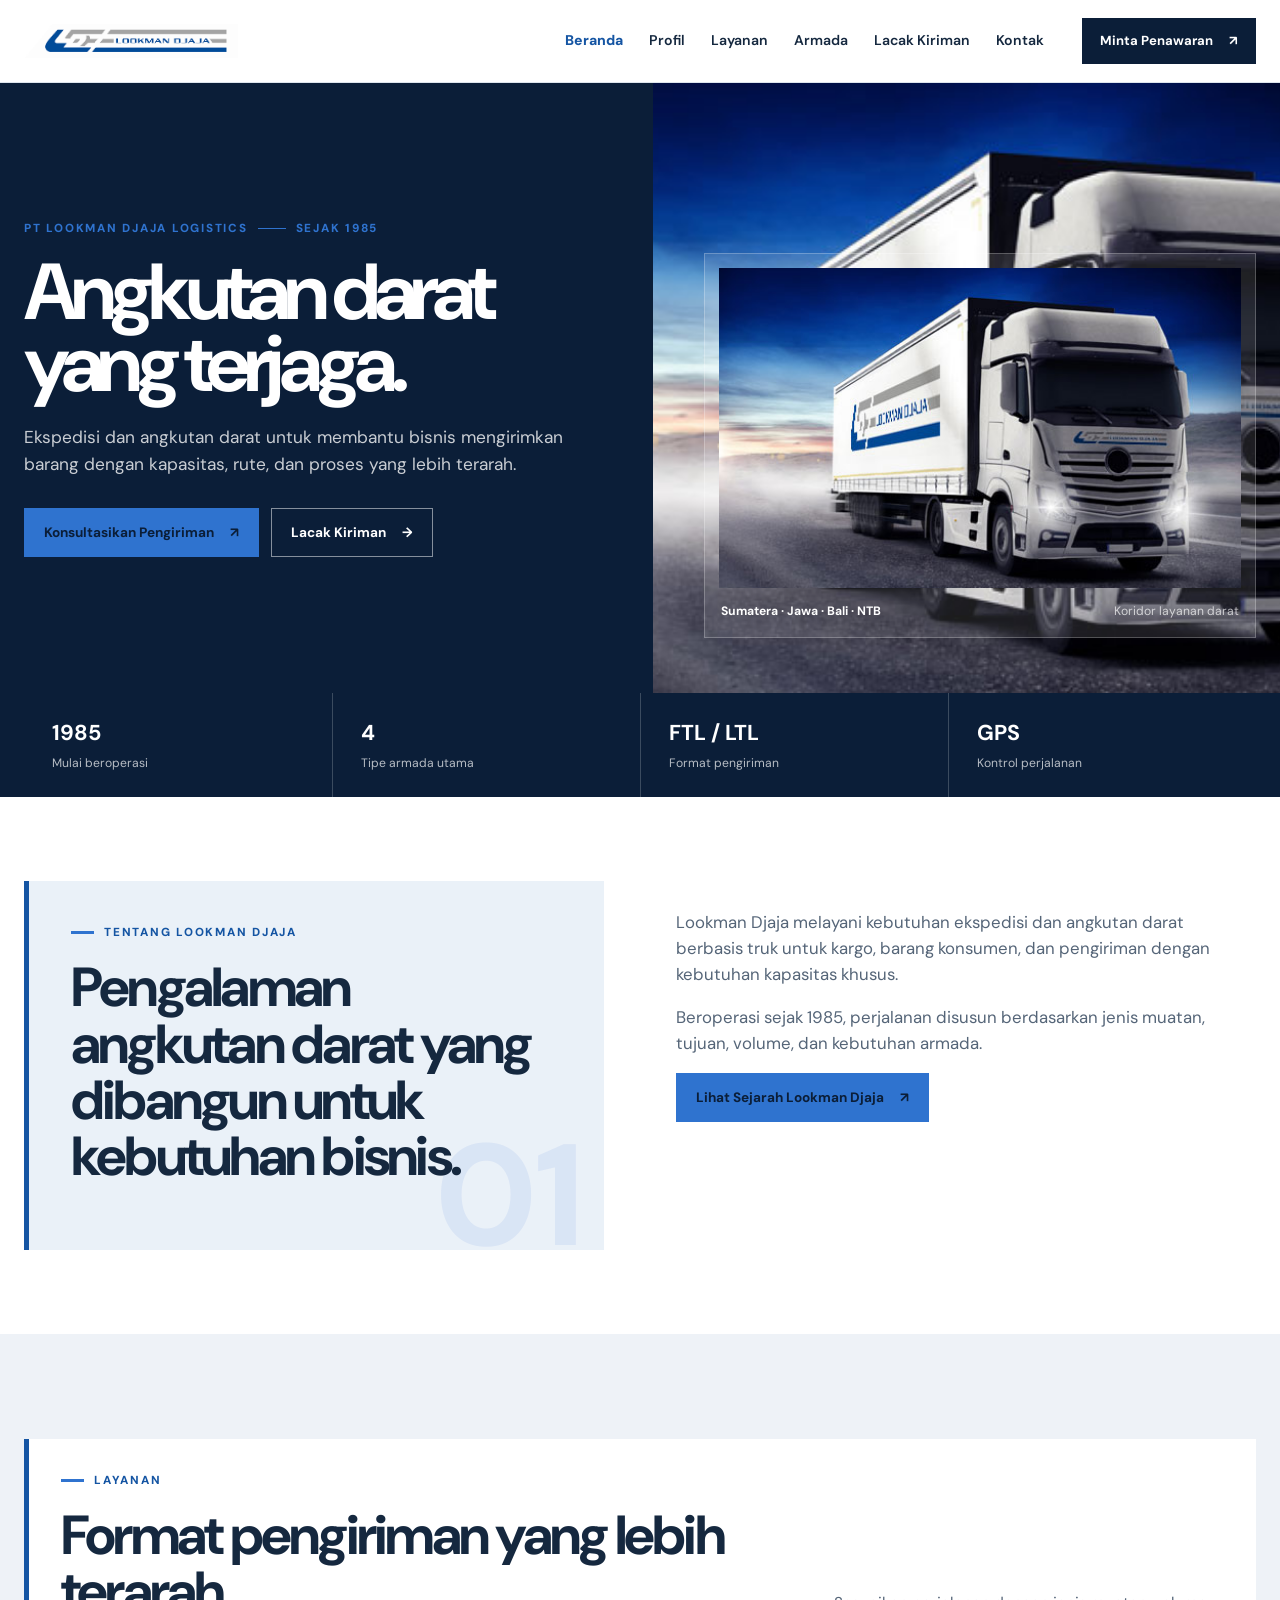
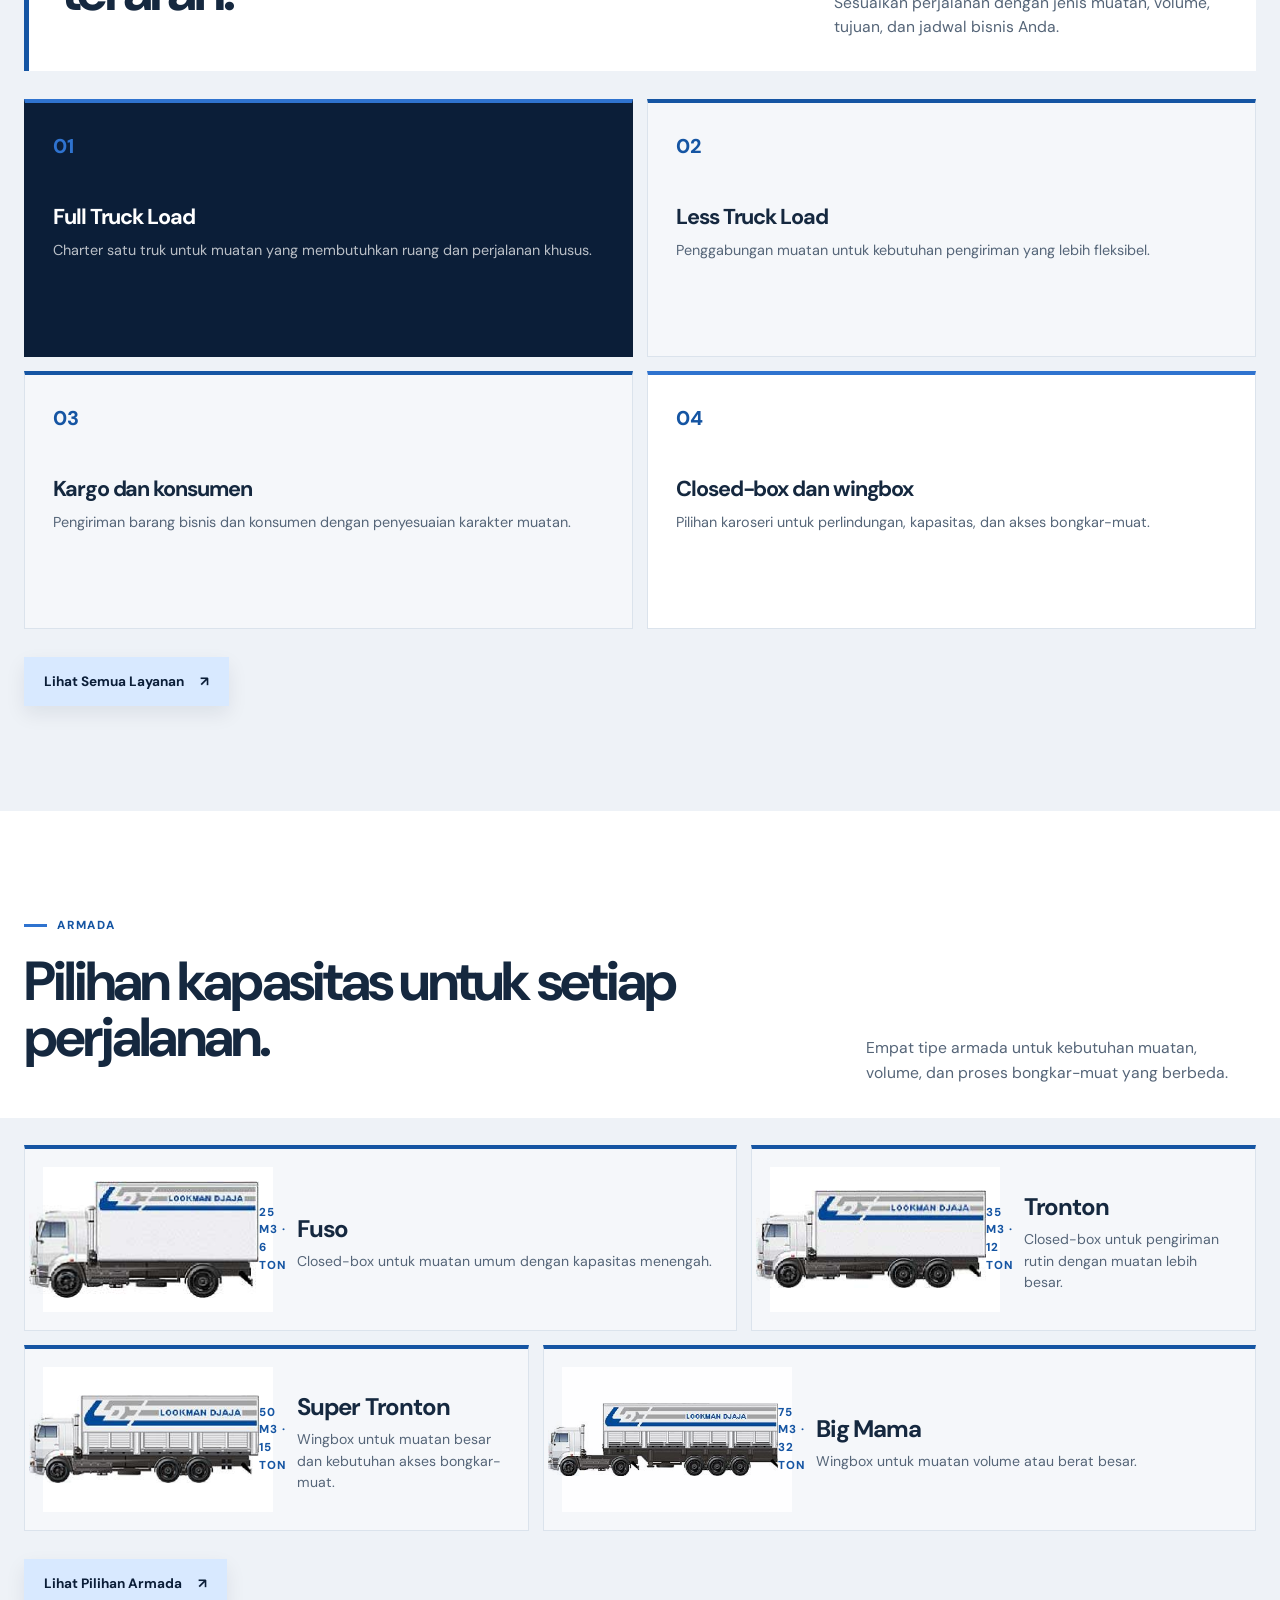
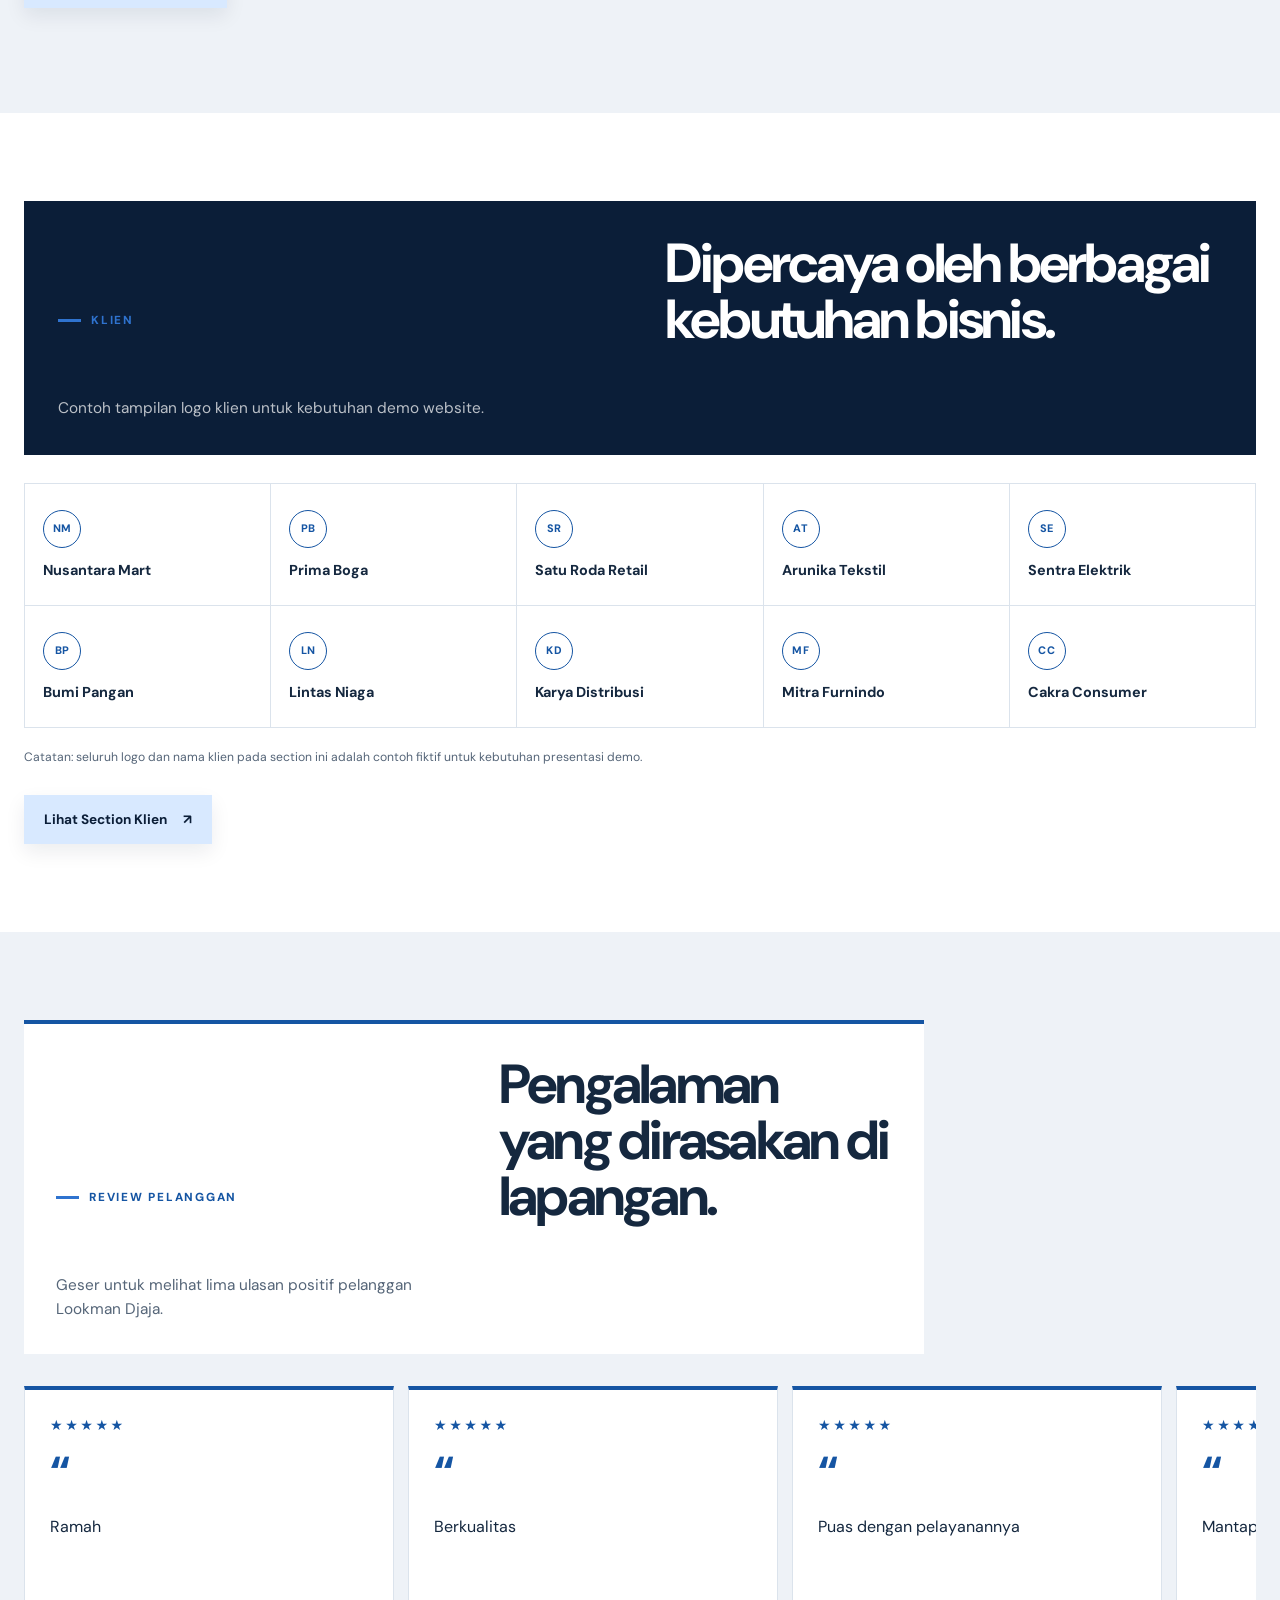
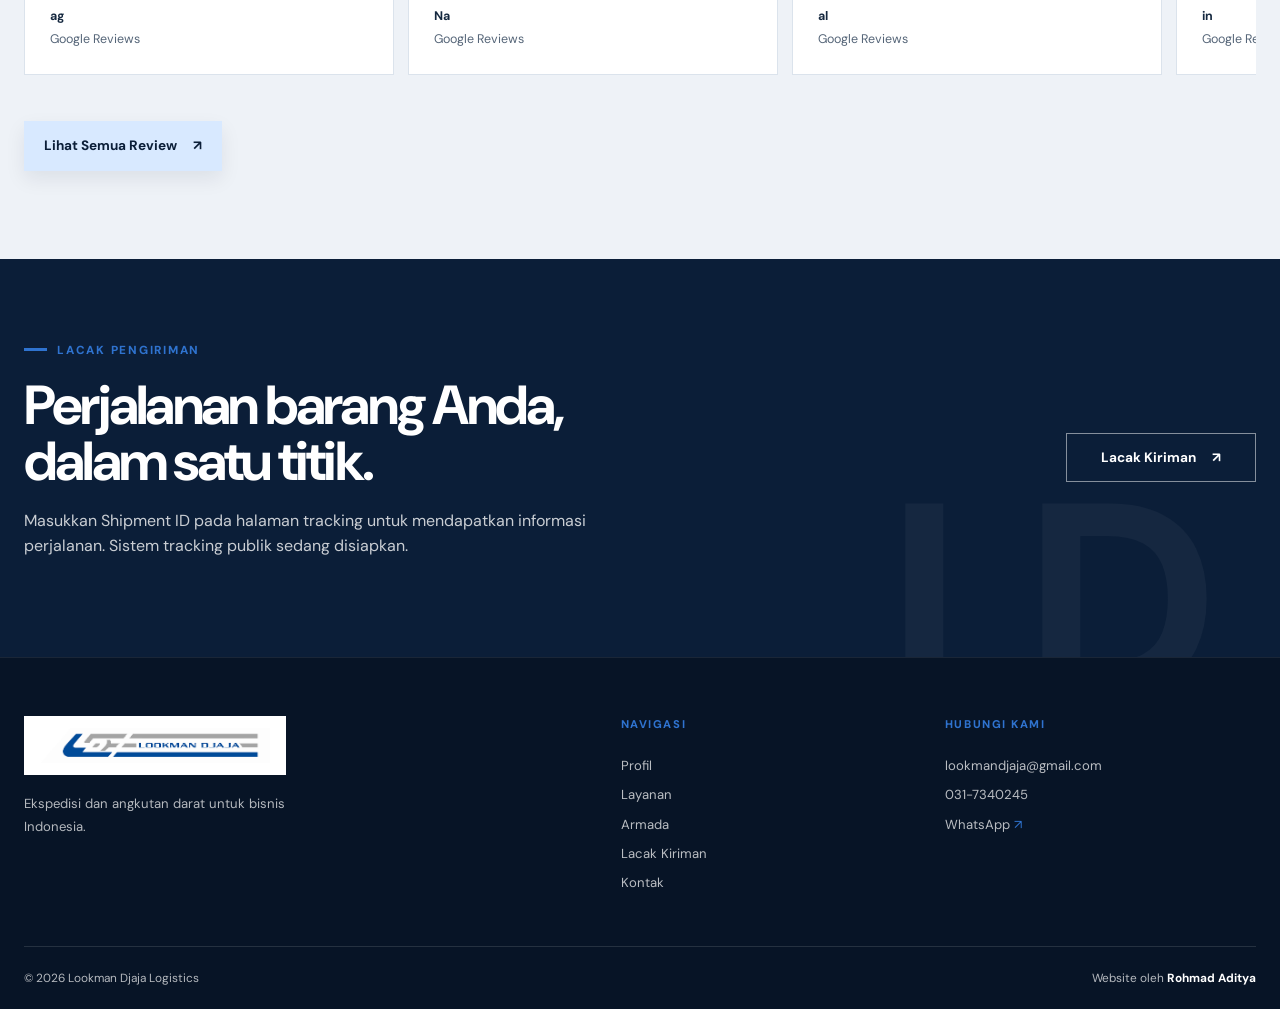
==== index.html @ 69c99464 "refine: redesign shared footer and add developer credit" ====
<!doctype html>
<html lang="id">
<head>
  <meta charset="utf-8">
  <meta name="viewport" content="width=device-width, initial-scale=1">
  <title>Lookman Djaja Logistics — Preview</title>
  <meta name="description" content="Preview homepage Lookman Djaja Logistics untuk layanan ekspedisi dan angkutan darat.">
  <link rel="preconnect" href="https://fonts.googleapis.com">
  <link rel="preconnect" href="https://fonts.gstatic.com" crossorigin>
  <link href="https://fonts.googleapis.com/css2?family=DM+Sans:wght@400;500;600;700;800&display=swap" rel="stylesheet">
  <link rel="stylesheet" href="css/site.css">
</head>
<body>
  <header class="site-header"><div class="container header-inner"><a class="brand" href="index.html" aria-label="Lookman Djaja Logistics"><img src="assets/official/lookman-logo.png" alt="Lookman Djaja Logistics" width="505" height="79"></a><button class="menu-toggle" type="button" aria-label="Buka menu" data-menu>☰</button><nav class="main-nav" data-nav aria-label="Navigasi utama"><a class="active" href="index.html">Beranda</a><a class="" href="profil.html">Profil</a><a class="" href="layanan.html">Layanan</a><a class="" href="armada.html">Armada</a><a class="" href="tracking.html">Lacak Kiriman</a><a class="" href="kontak.html">Kontak</a></nav><a class="header-cta" href="https://wa.me/6281213283987" target="_blank" rel="noopener">Minta Penawaran <span>↗</span></a></div></header>

  <main id="top">
    <section class="hero">
      <div class="hero-overlay"></div>
      <div class="container hero-inner">
        <div class="hero-copy">
          <p class="kicker">PT Lookman Djaja Logistics <span></span> Sejak 1985</p>
          <h1>Angkutan darat yang terjaga.</h1>
          <p class="hero-lead">Ekspedisi dan angkutan darat untuk membantu bisnis mengirimkan barang dengan kapasitas, rute, dan proses yang lebih terarah.</p>
          <div class="hero-actions">
            <a class="button button-primary" href="https://wa.me/6281213283987" target="_blank" rel="noopener">Konsultasikan Pengiriman <span>↗</span></a>
            <a class="button button-light" href="#tracking">Lacak Kiriman <span>→</span></a>
          </div>
        </div>
        <div class="hero-media">
          <img src="assets/official/profile-01.jpg" alt="Armada Lookman Djaja di jalan raya" width="510" height="330">
          <div class="hero-caption"><strong>Sumatera · Jawa · Bali · NTB</strong><span>Koridor layanan darat</span></div>
        </div>
      </div>
    </section>

    <section class="stats-bar" aria-label="Ringkasan perusahaan">
      <div class="container stats-grid">
        <div><strong>1985</strong><span>Mulai beroperasi</span></div>
        <div><strong>4</strong><span>Tipe armada utama</span></div>
        <div><strong>FTL / LTL</strong><span>Format pengiriman</span></div>
        <div><strong>GPS</strong><span>Kontrol perjalanan</span></div>
      </div>
    </section>

    <section class="section profile-section home-about-section" id="profil"><div class="container home-section-grid"><div><p class="eyebrow">Tentang Lookman Djaja</p><h2>Pengalaman angkutan darat yang dibangun untuk kebutuhan bisnis.</h2></div><div class="section-copy"><p>Lookman Djaja melayani kebutuhan ekspedisi dan angkutan darat berbasis truk untuk kargo, barang konsumen, dan pengiriman dengan kebutuhan kapasitas khusus.</p><p>Beroperasi sejak 1985, perjalanan disusun berdasarkan jenis muatan, tujuan, volume, dan kebutuhan armada.</p><a class="button button-primary" href="profil.html#sejarah">Lihat Sejarah Lookman Djaja <span>↗</span></a></div></div></section>

    <section class="section services-section home-services-section" id="layanan"><div class="container"><div class="section-heading"><div><p class="eyebrow">Layanan</p><h2>Format pengiriman yang lebih terarah.</h2></div><p>Sesuaikan perjalanan dengan jenis muatan, volume, tujuan, dan jadwal bisnis Anda.</p></div><div class="services-catalog-grid home-services-grid"><article class="service-catalog-card"><span>01</span><h3>Full Truck Load</h3><p>Charter satu truk untuk muatan yang membutuhkan ruang dan perjalanan khusus.</p></article><article class="service-catalog-card"><span>02</span><h3>Less Truck Load</h3><p>Penggabungan muatan untuk kebutuhan pengiriman yang lebih fleksibel.</p></article><article class="service-catalog-card"><span>03</span><h3>Kargo dan konsumen</h3><p>Pengiriman barang bisnis dan konsumen dengan penyesuaian karakter muatan.</p></article><article class="service-catalog-card"><span>04</span><h3>Closed-box dan wingbox</h3><p>Pilihan karoseri untuk perlindungan, kapasitas, dan akses bongkar-muat.</p></article></div><a class="button button-primary home-section-cta" href="layanan.html#layanan-utama">Lihat Semua Layanan <span>↗</span></a></div></section>

    <section class="section fleet-section home-fleet-section" id="armada"><div class="container"><div class="section-heading"><div><p class="eyebrow">Armada</p><h2>Pilihan kapasitas untuk setiap perjalanan.</h2></div><p>Empat tipe armada untuk kebutuhan muatan, volume, dan proses bongkar-muat yang berbeda.</p></div><div class="fleet-catalog-grid home-fleet-grid"><article class="fleet-catalog-card"><div class="fleet-catalog-image"><img src="assets/official/truck-01.jpg" alt="Armada Fuso Lookman Djaja" width="227" height="116"><span>25 m3 · 6 ton</span></div><div class="fleet-catalog-copy"><h3>Fuso</h3><p>Closed-box untuk muatan umum dengan kapasitas menengah.</p></div></article><article class="fleet-catalog-card"><div class="fleet-catalog-image"><img src="assets/official/truck-02.jpg" alt="Armada Tronton Lookman Djaja" width="263" height="112"><span>35 m3 · 12 ton</span></div><div class="fleet-catalog-copy"><h3>Tronton</h3><p>Closed-box untuk pengiriman rutin dengan muatan lebih besar.</p></div></article><article class="fleet-catalog-card"><div class="fleet-catalog-image"><img src="assets/official/truck-03.jpg" alt="Armada Super Tronton Lookman Djaja" width="304" height="116"><span>50 m3 · 15 ton</span></div><div class="fleet-catalog-copy"><h3>Super Tronton</h3><p>Wingbox untuk muatan besar dan kebutuhan akses bongkar-muat.</p></div></article><article class="fleet-catalog-card fleet-catalog-card-dark"><div class="fleet-catalog-image"><img src="assets/official/truck-04.jpg" alt="Armada Big Mama Lookman Djaja" width="408" height="130"><span>75 m3 · 32 ton</span></div><div class="fleet-catalog-copy"><h3>Big Mama</h3><p>Wingbox untuk muatan volume atau berat besar.</p></div></article></div><a class="button button-primary home-section-cta" href="armada.html#pilihan-armada">Lihat Pilihan Armada <span>↗</span></a></div></section>

    <section class="section profile-clients home-clients-section" id="klien"><div class="container"><div class="profile-clients-heading"><p class="eyebrow">Klien</p><h2>Dipercaya oleh berbagai kebutuhan bisnis.</h2><p>Contoh tampilan logo klien untuk kebutuhan demo website.</p></div><div class="profile-client-logos home-client-logos" aria-label="Logo klien demo"><div class="profile-client-logo"><span>NM</span><strong>Nusantara Mart</strong></div><div class="profile-client-logo"><span>PB</span><strong>Prima Boga</strong></div><div class="profile-client-logo"><span>SR</span><strong>Satu Roda Retail</strong></div><div class="profile-client-logo"><span>AT</span><strong>Arunika Tekstil</strong></div><div class="profile-client-logo"><span>SE</span><strong>Sentra Elektrik</strong></div><div class="profile-client-logo"><span>BP</span><strong>Bumi Pangan</strong></div><div class="profile-client-logo"><span>LN</span><strong>Lintas Niaga</strong></div><div class="profile-client-logo"><span>KD</span><strong>Karya Distribusi</strong></div><div class="profile-client-logo"><span>MF</span><strong>Mitra Furnindo</strong></div><div class="profile-client-logo"><span>CC</span><strong>Cakra Consumer</strong></div></div><p class="profile-client-note">Catatan: seluruh logo dan nama klien pada section ini adalah contoh fiktif untuk kebutuhan presentasi demo.</p><a class="button button-primary home-section-cta" href="profil.html#klien">Lihat Section Klien <span>↗</span></a></div></section>

    <section class="section service-reviews home-review-section" id="review"><div class="container"><div class="service-reviews-heading"><p class="eyebrow">Review pelanggan</p><h2>Pengalaman yang dirasakan di lapangan.</h2><p>Geser untuk melihat lima ulasan positif pelanggan Lookman Djaja.</p></div><div class="service-reviews-track" aria-label="Review pelanggan" tabindex="0"><article class="service-review-card"><div class="review-stars" aria-label="5 dari 5 bintang">★★★★★</div><span class="review-mark">“</span><blockquote>Ramah</blockquote><footer><strong>ag</strong><span>Google Reviews</span></footer></article><article class="service-review-card"><div class="review-stars" aria-label="5 dari 5 bintang">★★★★★</div><span class="review-mark">“</span><blockquote>Berkualitas</blockquote><footer><strong>Na</strong><span>Google Reviews</span></footer></article><article class="service-review-card"><div class="review-stars" aria-label="5 dari 5 bintang">★★★★★</div><span class="review-mark">“</span><blockquote>Puas dengan pelayanannya</blockquote><footer><strong>al</strong><span>Google Reviews</span></footer></article><article class="service-review-card"><div class="review-stars" aria-label="5 dari 5 bintang">★★★★★</div><span class="review-mark">“</span><blockquote>Mantap...semoga lebih maju dan berjaya</blockquote><footer><strong>in</strong><span>Google Reviews</span></footer></article><article class="service-review-card"><div class="review-stars" aria-label="5 dari 5 bintang">★★★★★</div><span class="review-mark">“</span><blockquote>Jasa ekspedisi barang yang cekatan dan tanggap.</blockquote><footer><strong>Da</strong><span>Google Reviews</span></footer></article></div><a class="button button-primary home-section-cta" href="layanan.html#review-pelanggan">Lihat Semua Review <span>↗</span></a></div></section>

    <section class="section tracking-section home-tracking-section" id="tracking"><div class="container tracking-inner"><div><p class="eyebrow">Lacak Pengiriman</p><h2>Perjalanan barang Anda, dalam satu titik.</h2><p>Masukkan Shipment ID pada halaman tracking untuk mendapatkan informasi perjalanan. Sistem tracking publik sedang disiapkan.</p></div><div class="tracking-actions"><a class="button button-light" href="tracking.html">Lacak Kiriman <span>↗</span></a></div></div></section>
  </main>

  <footer class="footer"><div class="container footer-grid"><div class="footer-brand"><a class="footer-logo" href="index.html" aria-label="Lookman Djaja Logistics"><img src="assets/official/lookman-logo.png" alt="Lookman Djaja Logistics" width="505" height="79"></a><p>Ekspedisi dan angkutan darat untuk bisnis Indonesia.</p></div><div class="footer-links"><p class="footer-label">Navigasi</p><a href="profil.html">Profil</a><a href="layanan.html">Layanan</a><a href="armada.html">Armada</a><a href="tracking.html">Lacak Kiriman</a><a href="kontak.html">Kontak</a></div><div class="footer-contact"><p class="footer-label">Hubungi kami</p><a href="mailto:lookmandjaja@gmail.com">lookmandjaja@gmail.com</a><a href="tel:+62317340245">031-7340245</a><a href="https://wa.me/6281213283987" target="_blank" rel="noopener">WhatsApp <span>↗</span></a></div><div class="footer-bottom"><span>© 2026 Lookman Djaja Logistics</span><span>Website oleh <strong>Rohmad Aditya</strong></span></div></div></footer>
<script src="js/site.js" defer></script></body>
</html>
---- css/site.css ----
@import url('https://fonts.googleapis.com/css2?family=DM+Sans:wght@400;500;600;700;800&display=swap');
:root{--navy:#0b1e38;--blue:#1555a3;--blue-bright:#2f73cf;--sky:#eaf1f8;--ink:#15283f;--text:#556578;--line:#dbe3ec;--white:#fff;--shadow:0 20px 50px rgba(11,30,56,.12);--container:1240px}
*{box-sizing:border-box}html{scroll-behavior:smooth}body{margin:0;color:var(--text);font-family:'DM Sans',system-ui,sans-serif;line-height:1.55;background:var(--white)}a{color:inherit;text-decoration:none}img{display:block;max-width:100%}.container{width:min(calc(100% - 48px),var(--container));margin-inline:auto}h1,h2,h3,p{margin-top:0}h1,h2,h3{color:var(--ink);letter-spacing:-.05em}h2{font-size:clamp(2.3rem,4.3vw,4.6rem);line-height:1.02;margin-bottom:20px}h3{font-size:1.35rem;line-height:1.1;margin-bottom:12px}.site-header{position:sticky;top:0;z-index:20;background:rgba(255,255,255,.96);border-bottom:1px solid rgba(219,227,236,.9);backdrop-filter:blur(14px)}.header-inner{height:82px;display:flex;align-items:center;gap:38px}.brand{width:214px;flex:0 0 auto}.brand img{width:100%;height:auto}.main-nav{display:flex;align-items:center;gap:26px;margin-left:auto;font-size:.88rem;font-weight:600;color:var(--ink)}.main-nav a{transition:color .2s ease}.main-nav a:hover{color:var(--blue)}.header-cta,.button{display:inline-flex;align-items:center;justify-content:center;gap:16px;border:1px solid transparent;font-weight:700;transition:transform .2s ease,background .2s ease,color .2s ease}.header-cta{padding:12px 17px;background:var(--navy);color:var(--white);font-size:.82rem}.header-cta:hover,.button-primary:hover{background:var(--blue);transform:translateY(-2px)}.hero{position:relative;min-height:650px;overflow:hidden;color:var(--white);background:var(--navy)}.hero-overlay{position:absolute;inset:0;background:linear-gradient(90deg,rgba(11,30,56,.98) 0%,rgba(11,30,56,.88) 45%,rgba(11,30,56,.25) 100%)}.hero::after{content:"";position:absolute;right:-7%;top:0;width:56%;height:100%;background:url('../assets/official/profile-01.jpg') center/cover no-repeat;z-index:0}.hero-inner{position:relative;z-index:1;display:grid;grid-template-columns:1.05fr .95fr;gap:70px;align-items:center;min-height:650px}.hero-copy{max-width:700px}.kicker,.eyebrow{display:flex;align-items:center;gap:10px;margin-bottom:20px;color:var(--blue-bright);font-size:.73rem;font-weight:800;letter-spacing:.15em;text-transform:uppercase}.kicker span{display:inline-block;width:28px;height:1px;background:currentColor}.hero h1{max-width:760px;margin:0 0 24px;color:var(--white);font-size:clamp(3.8rem,7vw,7.8rem);line-height:.9;letter-spacing:-.08em}.hero-lead{max-width:570px;margin-bottom:30px;color:rgba(255,255,255,.78);font-size:1.08rem}.hero-actions{display:flex;flex-wrap:wrap;gap:12px}.button{min-height:49px;padding:13px 19px;font-size:.85rem}.button-primary{background:var(--blue-bright);color:var(--navy)}.button-light{border-color:rgba(255,255,255,.5);color:var(--white)}.button-light:hover{background:var(--white);color:var(--navy)}.hero-media{position:relative;z-index:1;align-self:end;margin-bottom:55px;padding:14px;background:rgba(255,255,255,.11);border:1px solid rgba(255,255,255,.24)}.hero-media img{width:100%;height:320px;object-fit:cover}.hero-caption{display:flex;justify-content:space-between;gap:20px;padding:14px 2px 2px;color:rgba(255,255,255,.7);font-size:.76rem}.hero-caption strong{color:var(--white)}.stats-bar{background:var(--blue);color:var(--white)}.stats-grid{display:grid;grid-template-columns:repeat(4,1fr)}.stats-grid div{display:grid;gap:4px;padding:24px 28px;border-left:1px solid rgba(255,255,255,.2)}.stats-grid div:first-child{border-left:0}.stats-grid strong{font-size:1.35rem;color:var(--white)}.stats-grid span{font-size:.76rem;color:rgba(255,255,255,.7)}.section{padding-block:105px}.two-col{display:grid;grid-template-columns:1fr 1fr;gap:100px}.eyebrow{color:var(--blue);margin-bottom:18px}.eyebrow::before{content:"";display:inline-block;width:23px;height:3px;background:var(--blue-bright)}.section-copy{max-width:570px;padding-top:25px}.section-copy p{font-size:1.05rem}.inline-link{display:inline-flex;gap:12px;align-items:center;margin-top:14px;color:var(--blue);font-weight:800;font-size:.86rem}.inline-link span{color:var(--blue-bright)}.services-section{background:var(--sky)}.section-heading{display:flex;justify-content:space-between;align-items:end;gap:60px;margin-bottom:42px}.section-heading>p{max-width:390px;margin:0;font-size:.98rem}.service-grid{display:grid;grid-template-columns:repeat(3,1fr);gap:16px}.service-card{min-height:320px;padding:28px;background:var(--white);display:flex;flex-direction:column;border-top:4px solid var(--blue)}.service-card.feature-card{background:var(--navy);color:var(--white);border-top-color:var(--blue-bright)}.service-card.feature-card h3{color:var(--white)}.service-card.feature-card p{color:rgba(255,255,255,.7)}.service-number{color:var(--blue-bright);font-size:1.3rem;font-weight:800}.service-card h3{margin-top:auto}.service-card p{margin-bottom:24px;font-size:.92rem}.service-card a{color:var(--blue);font-size:.8rem;font-weight:800}.feature-card a{color:var(--blue-bright)}.image-card{padding:0;overflow:hidden}.image-card img{width:100%;height:180px;object-fit:cover}.image-card div{padding:21px 24px}.image-card h3{margin:0 0 8px}.image-card p{margin:0}.fleet-section{background:var(--white)}.fleet-heading{align-items:center}.fleet-grid{display:grid;grid-template-columns:repeat(4,1fr);gap:14px}.fleet-card{min-height:290px;padding:16px;background:#f5f7fa;border:1px solid var(--line);display:flex;flex-direction:column}.fleet-card img{width:100%;height:105px;object-fit:contain;mix-blend-mode:multiply;margin-bottom:20px}.fleet-card span{color:var(--blue);font-size:.73rem;font-weight:800;letter-spacing:.08em;text-transform:uppercase}.fleet-card h3{margin:9px 0 7px}.fleet-card p{margin:0;font-size:.85rem}.featured-fleet{background:var(--navy);border-color:var(--navy)}.featured-fleet h3{color:var(--white)}.featured-fleet p{color:rgba(255,255,255,.72)}.tracking-section{padding-block:82px;background:var(--blue);color:var(--white)}.tracking-inner{display:grid;grid-template-columns:1fr .85fr;gap:90px;align-items:center}.tracking-section h2{color:var(--white);max-width:700px}.tracking-section .eyebrow{color:var(--blue-bright)}.tracking-section p:not(.eyebrow){max-width:610px;color:rgba(255,255,255,.78)}.tracking-form{padding:25px;background:rgba(11,30,56,.45);border:1px solid rgba(255,255,255,.18)}.tracking-form label{display:block;margin-bottom:10px;color:var(--white);font-size:.8rem;font-weight:700}.tracking-form div{display:flex}.tracking-form input{width:100%;min-width:0;padding:14px;border:0;background:var(--white);font:inherit}.tracking-form button{padding-inline:20px;border:0;background:var(--blue-bright);color:var(--navy);font:inherit;font-weight:800}.tracking-form small{display:block;margin-top:12px;color:rgba(255,255,255,.62)}.contact-section{padding-block:78px;color:var(--white);background:linear-gradient(90deg,rgba(11,30,56,.95),rgba(11,30,56,.65)),url('../assets/images/cta-logistics-hd.jpg') center 48%/cover}.contact-inner{display:flex;justify-content:space-between;align-items:end;gap:50px}.contact-section h2{max-width:700px;color:var(--white)}.contact-section p:not(.eyebrow){max-width:600px;color:rgba(255,255,255,.7)}.contact-section .eyebrow{color:var(--blue-bright)}.contact-actions{display:grid;justify-items:start;gap:13px;min-width:240px}.contact-mail,.contact-phone{color:rgba(255,255,255,.8);font-size:.88rem}.footer{background:#081426;color:rgba(255,255,255,.6)}.footer-inner{display:flex;align-items:center;gap:28px;min-height:90px;font-size:.76rem}.footer-inner img{width:175px;height:auto;filter:brightness(0) invert(1);opacity:.9}.footer-inner span:last-child{margin-left:auto}
@media(max-width:1023px){.main-nav{gap:15px}.header-inner{gap:20px}.hero-inner{grid-template-columns:1fr;gap:20px;padding-block:80px}.hero{min-height:0}.hero::after{opacity:.4;width:100%}.hero-overlay{background:linear-gradient(90deg,rgba(11,30,56,.98),rgba(11,30,56,.7))}.hero-media{max-width:580px;margin:0}.two-col,.tracking-inner{grid-template-columns:1fr;gap:30px}.section-heading{align-items:start;display:grid;gap:20px}.fleet-grid{grid-template-columns:repeat(2,1fr)}.contact-inner{display:grid;align-items:start}.contact-actions{min-width:0}.footer-inner{flex-wrap:wrap;padding-block:24px}.footer-inner span:last-child{margin-left:0}}
@media(max-width:767px){.container{width:min(calc(100% - 30px),var(--container))}.header-inner{height:70px}.brand{width:170px}.main-nav{display:none}.header-cta{display:none}.header-cta{padding:10px 12px;font-size:.72rem}.hero-inner{padding-block:68px}.hero h1{font-size:4rem}.hero-lead{font-size:.98rem}.hero-actions{display:grid}.hero-actions .button{width:100%}.hero-media img{height:230px}.hero-caption{display:grid;gap:3px}.stats-grid{grid-template-columns:repeat(2,1fr)}.stats-grid div{padding:17px 15px;border-top:1px solid rgba(255,255,255,.2)}.stats-grid div:nth-child(odd){border-left:0}.section{padding-block:72px}.two-col{gap:25px}.section-copy{padding-top:0}.service-grid,.fleet-grid{grid-template-columns:1fr}.service-card{min-height:260px}.fleet-card{min-height:270px}.tracking-section{padding-block:62px}.tracking-inner{gap:28px}.tracking-form div{display:grid}.tracking-form button{min-height:48px}.contact-section{padding-block:60px}.contact-actions{justify-items:stretch}.contact-actions .button{width:100%}.footer-inner{display:grid;gap:10px}.footer-inner span:last-child{margin:0}}

.menu-toggle{display:none;border:0;background:transparent;color:var(--navy);font:inherit;font-size:1.45rem}.main-nav a.active{color:var(--blue);font-weight:800}
.page-hero{position:relative;min-height:380px;display:flex;align-items:end;overflow:hidden;color:var(--white);background:var(--navy)}.page-hero::before{content:"";position:absolute;inset:0;background:linear-gradient(90deg,rgba(11,30,56,.95),rgba(11,30,56,.48)),var(--page-image) center/cover}.page-hero .container{position:relative;z-index:1;padding-block:55px}.page-hero h1{max-width:850px;margin:0;color:var(--white);font-size:clamp(2.65rem,4.8vw,4.7rem);line-height:.98}.page-hero p{max-width:600px;margin:20px 0 0;color:rgba(255,255,255,.78);font-size:1.05rem}.page-hero.profile-page{--page-image:url('../assets/official/profile-02.jpg')}.page-hero.services-page{--page-image:url('../assets/official/service-01.jpg')}.page-hero.fleet-page{--page-image:url('../assets/images/contact-hero-hd.jpg')}.page-hero.tracking-page{--page-image:url('../assets/official/profile-03.jpg')}.page-hero.contact-page{--page-image:url('../assets/images/contact-hero-hd.jpg')}.page-intro{padding-block:100px}.page-intro .two-col{align-items:start}.body-copy{max-width:640px;font-size:1.06rem}.body-copy p{margin-bottom:20px}.numbered-list{display:grid;gap:0;margin:30px 0 0;padding:0;list-style:none}.numbered-list li{display:grid;grid-template-columns:52px 1fr;gap:14px;padding:17px 0;border-top:1px solid var(--line)}.numbered-list li>span{color:var(--blue);font-weight:800}.numbered-list strong{display:block;color:var(--ink);margin-bottom:5px}.numbered-list p{margin:0;font-size:.9rem}.dark-panel{padding-block:90px;background:var(--navy);color:var(--white)}.dark-panel h2{color:var(--white)}.dark-panel .eyebrow{color:var(--blue-bright)}.dark-panel p{color:rgba(255,255,255,.72)}.story-grid{display:grid;grid-template-columns:1fr 1fr;gap:18px;align-items:stretch}.story-grid img{width:100%;height:100%;min-height:380px;object-fit:cover}.story-card{padding:38px;background:var(--blue)}.story-card h3{color:var(--white);font-size:2rem}.story-card p{font-size:1rem}.service-detail-grid{display:grid;grid-template-columns:repeat(2,1fr);gap:16px}.detail-card{min-height:260px;padding:29px;background:var(--sky);border-top:4px solid var(--blue)}.detail-card:nth-child(2n){background:var(--navy);border-top-color:var(--blue-bright)}.detail-card:nth-child(2n) h3{color:var(--white)}.detail-card:nth-child(2n) p{color:rgba(255,255,255,.7)}.detail-card .service-number{display:block;margin-bottom:52px}.service-detail-grid .detail-card p{max-width:500px}.rate-note{padding:26px;background:#f5f7fa;border-left:4px solid var(--blue-bright)}.rate-note strong{display:block;color:var(--ink);margin-bottom:6px}.fleet-detail-grid{display:grid;grid-template-columns:repeat(2,1fr);gap:18px}.fleet-detail{display:grid;grid-template-columns:180px 1fr;gap:24px;align-items:center;padding:18px;background:#f5f7fa;border:1px solid var(--line)}.fleet-detail img{width:180px;height:125px;object-fit:contain;mix-blend-mode:multiply}.fleet-detail h3{margin:7px 0}.fleet-detail span{font-size:.75rem;color:var(--blue);font-weight:800;letter-spacing:.08em;text-transform:uppercase}.fleet-detail p{margin:0;font-size:.88rem}.tracking-panel{padding:38px;background:var(--sky);border-top:5px solid var(--blue)}.tracking-panel h2{max-width:700px}.tracking-panel .tracking-form{max-width:760px;margin-top:30px;background:var(--navy)}.state-grid{display:grid;grid-template-columns:repeat(3,1fr);gap:14px;margin-top:38px}.state-card{padding:20px;background:var(--white);border:1px solid var(--line)}.state-card strong{display:block;color:var(--blue);margin-bottom:10px}.state-card p{margin:0;font-size:.86rem}.contact-grid{display:grid;grid-template-columns:.9fr 1.1fr;gap:60px;align-items:start}.location-grid{display:grid;gap:14px;margin-top:28px}.location-card{padding:22px;background:var(--sky);border-left:4px solid var(--blue)}.location-card h3{margin:0 0 9px}.location-card p{margin:0;font-size:.88rem}.location-card a{display:block;margin-top:12px;color:var(--blue);font-size:.84rem;font-weight:800}.form-card{padding:30px;background:#f5f7fa;border:1px solid var(--line)}.form-card form{display:grid;gap:15px}.form-card label{display:grid;gap:7px;color:var(--ink);font-size:.8rem;font-weight:700}.form-card input,.form-card select,.form-card textarea{width:100%;padding:13px 14px;border:1px solid var(--line);background:var(--white);color:var(--text);font:inherit}.form-card textarea{min-height:120px;resize:vertical}.form-row{display:grid;grid-template-columns:1fr 1fr;gap:13px}.compact-cta{padding-block:72px;color:var(--white);background:linear-gradient(90deg,rgba(11,30,56,.95),rgba(11,30,56,.65)),url('../assets/images/cta-logistics-hd.jpg') center 48%/cover}.compact-cta h2{max-width:700px;color:var(--white)}.compact-cta p:not(.eyebrow){max-width:620px;color:rgba(255,255,255,.75)}.compact-cta .eyebrow{color:var(--blue-bright)}.compact-cta-inner{display:flex;align-items:end;justify-content:space-between;gap:40px}.compact-cta-actions{display:flex;flex-wrap:wrap;gap:10px;min-width:260px}
@media(max-width:1023px){.main-nav{gap:15px}.story-grid,.contact-grid{grid-template-columns:1fr}.fleet-detail-grid{grid-template-columns:1fr}.compact-cta-inner{display:grid;align-items:start}.compact-cta-actions{min-width:0}.state-grid{grid-template-columns:repeat(2,1fr)}}
@media(max-width:767px){.menu-toggle{display:block;margin-left:auto}.main-nav{position:absolute;top:70px;left:0;right:0;display:grid;gap:0;padding:8px 15px;background:var(--white);border-bottom:1px solid var(--line);box-shadow:var(--shadow);opacity:0;pointer-events:none;transform:translateY(-8px);transition:.2s ease}.main-nav.open{opacity:1;pointer-events:auto;transform:translateY(0)}.main-nav a{padding:12px 0}.header-cta{margin-left:10px}.page-hero{min-height:285px}.contact-page-hero{min-height:280px}.page-hero .container{padding-block:40px}.page-hero h1{font-size:2.8rem}.contact-page-hero h1{font-size:3.25rem}.page-hero p{font-size:.92rem}.page-intro{padding-block:70px}.story-grid img{min-height:260px}.story-card{padding:27px}.service-detail-grid{grid-template-columns:1fr}.fleet-detail{grid-template-columns:1fr;gap:8px}.fleet-detail img{width:100%;height:130px}.state-grid{grid-template-columns:1fr}.form-row{grid-template-columns:1fr}.compact-cta{padding-block:58px}.compact-cta-actions{display:grid}.compact-cta-actions .button{width:100%}}

/* contact-page-refinement */
.contact-page-hero{min-height:360px;align-items:center}.contact-page-hero .container{padding-block:0;text-align:center}.contact-page-hero h1{max-width:700px;margin-inline:auto;font-size:clamp(3rem,5.5vw,5.7rem);line-height:.94}.contact-directory{padding-block:78px;background:var(--white)}.contact-directory-heading{display:flex;justify-content:space-between;align-items:end;gap:40px;margin-bottom:32px}.contact-directory-heading h2{max-width:680px;margin-bottom:0}.contact-directory-heading>p{max-width:390px;margin:0}.contact-directory-grid{display:grid;grid-template-columns:repeat(4,1fr);gap:14px}.contact-info-card{min-height:210px;padding:23px;background:var(--sky);border-top:4px solid var(--blue);display:flex;flex-direction:column}.contact-info-card:nth-child(2){background:var(--sky);border-top-color:var(--blue)}.contact-info-card:nth-child(2) h3{color:var(--ink)}.contact-info-card:nth-child(2) a{color:var(--blue)}.contact-info-card:nth-child(2) p{color:var(--text)}.contact-info-label{color:var(--blue);font-size:.68rem;font-weight:800;letter-spacing:.12em;text-transform:uppercase}.contact-info-card:nth-child(2) .contact-info-label{color:var(--blue)}.contact-info-card h3{margin:42px 0 8px;font-size:1.15rem}.contact-info-card p{margin:0;font-size:.82rem}.contact-info-card a{margin-top:auto;padding-top:18px;color:var(--blue);font-size:.8rem;font-weight:800}.contact-maps{padding-block:80px;background:#f5f7fa}.contact-maps-heading{max-width:760px;margin-bottom:30px}.contact-map-grid{display:grid;grid-template-columns:1fr 1fr;gap:16px}.contact-map-card{overflow:hidden;background:var(--white);border:1px solid var(--line);box-shadow:var(--shadow)}.contact-map-card iframe{display:block;width:100%;height:360px;border:0}.contact-map-card div{padding:17px 20px}.contact-map-card strong{display:block;color:var(--ink);margin-bottom:4px}.contact-map-card span{font-size:.8rem}.contact-form-section{padding-block:92px;background:var(--white)}.contact-form-layout{display:grid;grid-template-columns:.8fr 1.2fr;gap:80px;align-items:start}.contact-form-copy{position:sticky;top:115px}.contact-form-copy h2{max-width:570px}.contact-form-copy p:not(.eyebrow){max-width:520px}.contact-form-direct{display:grid;gap:8px;margin-top:25px}.contact-form-direct a{color:var(--blue);font-weight:700}.contact-form-section .form-card{padding:34px;background:var(--sky);border:0;border-top:5px solid var(--blue)}
@media(max-width:1023px){.contact-directory-grid{grid-template-columns:repeat(2,1fr)}.contact-form-layout{grid-template-columns:1fr;gap:36px}.contact-form-copy{position:static}}
@media(max-width:767px){.contact-directory{padding-block:58px}.contact-directory-heading{display:grid;gap:16px}.contact-directory-grid,.contact-map-grid{grid-template-columns:1fr}.contact-info-card{min-height:185px}.contact-maps{padding-block:58px}.contact-map-card iframe{height:290px}.contact-form-section{padding-block:62px}.contact-form-section .form-card{padding:23px}}

/* contact-entry-motion */
@keyframes contact-rise{from{opacity:0;transform:translateY(24px)}to{opacity:1;transform:none}}html.js .contact-reveal{opacity:1;transform:none;animation:contact-rise .65s cubic-bezier(.2,.7,.25,1) both;animation-delay:var(--reveal-delay,0ms)}@media(prefers-reduced-motion:reduce){html.js .contact-reveal,html.js .contact-reveal.is-visible{opacity:1;transform:none;animation:none}}

/* tracking-page-refinement */
.tracking-page-hero{min-height:360px;align-items:center}.tracking-page-hero .container{padding-block:0;text-align:center}.tracking-page-hero h1{max-width:700px;margin-inline:auto}.tracking-intro{padding-block:92px;background:var(--white)}.tracking-intro-grid{display:grid;grid-template-columns:.85fr 1.15fr;gap:82px;align-items:center}.tracking-intro-copy{max-width:570px}.tracking-intro-copy h2{max-width:520px}.tracking-panel{padding:34px;background:var(--sky);border-top:5px solid var(--blue)}.tracking-panel h3{font-size:1.55rem;margin-bottom:22px}.tracking-page-form{display:grid;gap:10px}.tracking-page-form label{color:var(--ink);font-size:.8rem;font-weight:700}.tracking-page-form>div{display:flex}.tracking-page-form input{width:100%;min-width:0;padding:15px;border:1px solid var(--line);background:var(--white);color:var(--text);font:inherit}.tracking-page-form button{border:0;border-radius:0}.tracking-page-form small{color:var(--muted);font-size:.76rem}.tracking-status{min-height:0;margin:2px 0 0;color:var(--blue);font-size:.82rem;font-weight:700}.tracking-status:empty{display:none}.tracking-steps{padding-block:86px;background:#f5f7fa}.tracking-steps-heading{max-width:650px;margin-bottom:32px}.tracking-steps-grid{display:grid;grid-template-columns:repeat(3,1fr);gap:14px}.tracking-step{min-height:210px;padding:24px;background:var(--white);border-top:4px solid var(--blue)}.tracking-step span{color:var(--blue);font-size:1.3rem;font-weight:800}.tracking-step h3{margin:48px 0 9px}.tracking-step p{margin:0;font-size:.88rem}.tracking-note{padding-block:68px;background:var(--navy);color:var(--white)}.tracking-note-inner{display:grid;grid-template-columns:1fr .8fr auto;gap:40px;align-items:end}.tracking-note h2{color:var(--white);margin:0}.tracking-note p:not(.eyebrow){max-width:480px;margin:0;color:rgba(255,255,255,.72);font-size:.92rem}.tracking-note .eyebrow{color:var(--blue-bright)}
html.js .tracking-reveal{animation:contact-rise .65s cubic-bezier(.2,.7,.25,1) both;animation-delay:var(--reveal-delay,0ms)}
@media(max-width:1023px){.tracking-intro-grid{grid-template-columns:1fr;gap:38px}.tracking-note-inner{grid-template-columns:1fr auto}.tracking-note-inner>p{grid-column:1}.tracking-steps-grid{grid-template-columns:repeat(3,1fr)}}
@media(max-width:767px){.tracking-page-hero{min-height:280px}.tracking-intro{padding-block:64px}.tracking-panel{padding:23px}.tracking-page-form>div{display:grid}.tracking-page-form button{width:100%;min-height:50px}.tracking-steps{padding-block:62px}.tracking-steps-grid{grid-template-columns:1fr}.tracking-step{min-height:170px}.tracking-step h3{margin-top:35px}.tracking-note{padding-block:56px}.tracking-note-inner{display:grid;gap:24px}.tracking-note-inner>p{grid-column:auto}.tracking-note .button{width:100%}}

/* fleet-page-refinement */
.fleet-page-hero{min-height:360px;align-items:center}.fleet-page-hero .container{padding-block:0;text-align:center}.fleet-page-hero h1{max-width:700px;margin-inline:auto}.fleet-intro{padding-block:92px;background:var(--white)}.fleet-intro-grid{display:grid;grid-template-columns:1fr 1fr;gap:82px;align-items:start}.fleet-intro h2{max-width:560px}.fleet-intro-copy{max-width:560px;padding-top:20px;font-size:1.04rem}.fleet-catalog{padding-block:18px 92px;background:var(--white)}.fleet-catalog-grid{display:grid;grid-template-columns:repeat(2,1fr);gap:16px}.fleet-catalog-card{display:grid;grid-template-columns:230px 1fr;gap:24px;align-items:center;min-height:235px;padding:18px;background:#f5f7fa;border:1px solid var(--line);border-top:4px solid var(--blue)}.fleet-catalog-card-dark{background:var(--navy);border-color:var(--navy);border-top-color:var(--blue-bright)}.fleet-catalog-image{height:140px;display:flex;align-items:center;justify-content:center;background:var(--white)}.fleet-catalog-card-dark .fleet-catalog-image{background:rgba(255,255,255,.92)}.fleet-catalog-image img{width:100%;height:100%;object-fit:contain;mix-blend-mode:multiply}.fleet-catalog-copy span{color:var(--blue);font-size:.72rem;font-weight:800;letter-spacing:.08em;text-transform:uppercase}.fleet-catalog-card-dark .fleet-catalog-copy span{color:var(--blue-bright)}.fleet-catalog-copy h3{margin:9px 0 8px;font-size:1.5rem}.fleet-catalog-card-dark .fleet-catalog-copy h3{color:var(--white)}.fleet-catalog-copy p{margin:0;font-size:.88rem}.fleet-catalog-card-dark .fleet-catalog-copy p{color:rgba(255,255,255,.72)}.fleet-fit{padding-block:88px;background:#f5f7fa}.fleet-fit-heading{max-width:650px;margin-bottom:32px}.fleet-fit-grid{display:grid;grid-template-columns:repeat(3,1fr);gap:14px}.fleet-fit-grid article{min-height:205px;padding:24px;background:var(--white);border-top:4px solid var(--blue)}.fleet-fit-grid article>span{color:var(--blue);font-size:1.25rem;font-weight:800}.fleet-fit-grid h3{margin:42px 0 8px}.fleet-fit-grid p{margin:0;font-size:.88rem}.fleet-note{display:grid;grid-template-columns:180px 1fr;gap:28px;margin-top:28px;padding:22px;background:var(--sky);border-left:4px solid var(--blue)}.fleet-note strong{color:var(--ink)}.fleet-note p{margin:0;font-size:.88rem}.fleet-page-hero h1,.fleet-intro-grid,.fleet-catalog-card,.fleet-fit-heading,.fleet-fit-grid article,.fleet-note{animation:contact-rise .65s cubic-bezier(.2,.7,.25,1) both;animation-delay:var(--reveal-delay,0ms)}
@media(max-width:1023px){.fleet-intro-grid{grid-template-columns:1fr;gap:30px}.fleet-catalog-grid{grid-template-columns:1fr}.fleet-fit-grid{grid-template-columns:repeat(3,1fr)}}
@media(max-width:767px){.fleet-page-hero{min-height:280px}.fleet-intro{padding-block:64px}.fleet-catalog{padding-block:0 64px}.fleet-catalog-card{grid-template-columns:1fr;gap:15px;min-height:0;padding:15px}.fleet-catalog-image{height:160px}.fleet-fit{padding-block:62px}.fleet-fit-grid{grid-template-columns:1fr}.fleet-fit-grid article{min-height:165px}.fleet-fit-grid h3{margin-top:30px}.fleet-note{grid-template-columns:1fr;gap:8px}}
@media(prefers-reduced-motion:reduce){.fleet-page-hero h1,.fleet-intro-grid,.fleet-catalog-card,.fleet-fit-heading,.fleet-fit-grid article,.fleet-note{animation:none}}

/* fleet-card-hover-refinement */
.fleet-catalog-card{transition:background .25s ease,border-color .25s ease,transform .25s ease,box-shadow .25s ease}.fleet-catalog-card-dark{background:#f5f7fa;border-color:var(--line);border-top-color:var(--blue)}.fleet-catalog-card-dark .fleet-catalog-copy span{color:var(--blue)}.fleet-catalog-card-dark .fleet-catalog-copy h3{color:var(--ink)}.fleet-catalog-card-dark .fleet-catalog-copy p{color:var(--text)}.fleet-catalog-card:hover{background:var(--navy);border-color:var(--navy);border-top-color:var(--blue-bright);transform:translateY(-5px);box-shadow:var(--shadow)}.fleet-catalog-card:hover .fleet-catalog-image{background:rgba(255,255,255,.94)}.fleet-catalog-card:hover .fleet-catalog-copy span{color:var(--blue-bright)}.fleet-catalog-card:hover .fleet-catalog-copy h3{color:var(--white)}.fleet-catalog-card:hover .fleet-catalog-copy p{color:rgba(255,255,255,.72)}

/* services-page-refinement */
.services-page-hero{min-height:360px;align-items:center}.services-page-hero .container{padding-block:0;text-align:center}.services-page-hero h1{max-width:700px;margin-inline:auto}.services-intro{padding-block:92px;background:var(--white)}.services-intro-grid{display:grid;grid-template-columns:1fr 1fr;gap:82px;align-items:start}.services-intro h2{max-width:560px}.services-intro-copy{max-width:560px;padding-top:20px;font-size:1.04rem}.services-catalog{padding-block:18px 92px;background:var(--white)}.services-catalog-heading{max-width:650px;margin-bottom:32px}.services-catalog-grid{display:grid;grid-template-columns:repeat(2,1fr);gap:16px}.service-catalog-card{min-height:255px;padding:28px;background:#f5f7fa;border:1px solid var(--line);border-top:4px solid var(--blue);display:flex;flex-direction:column;transition:background .25s ease,border-color .25s ease,transform .25s ease,box-shadow .25s ease}.service-catalog-card>span{color:var(--blue);font-size:1.25rem;font-weight:800}.service-catalog-card h3{margin:44px 0 9px}.service-catalog-card p{margin:0;font-size:.9rem}.service-catalog-card a{margin-top:auto;padding-top:20px;color:var(--blue);font-size:.8rem;font-weight:800}.service-catalog-card:hover{background:var(--navy);border-color:var(--navy);border-top-color:var(--blue-bright);transform:translateY(-5px);box-shadow:var(--shadow)}.service-catalog-card:hover h3{color:var(--white)}.service-catalog-card:hover p{color:rgba(255,255,255,.72)}.service-catalog-card:hover>span,.service-catalog-card:hover a{color:var(--blue-bright)}.services-detail{padding-block:88px;background:#f5f7fa}.services-detail-grid{display:grid;grid-template-columns:.8fr 1.2fr;gap:82px;align-items:start}.services-detail-copy{max-width:520px}.services-detail-copy p:not(.eyebrow){font-size:1rem}.services-detail-list{display:grid;gap:0;background:var(--white)}.services-detail-list>div{display:grid;grid-template-columns:52px 1fr;gap:14px;padding:22px;border-bottom:1px solid var(--line)}.services-detail-list>div:last-child{border-bottom:0}.services-detail-list span{color:var(--blue);font-weight:800}.services-detail-list strong{color:var(--ink)}.services-detail-list p{grid-column:2;margin:0;font-size:.86rem}.services-rate{padding-block:68px;background:var(--navy);color:var(--white)}.services-rate-inner{display:grid;grid-template-columns:1fr .8fr auto;gap:40px;align-items:end}.services-rate h2{color:var(--white);margin:0}.services-rate p:not(.eyebrow){max-width:480px;margin:0;color:rgba(255,255,255,.72);font-size:.9rem}.services-rate .eyebrow{color:var(--blue-bright)}
html.js .service-catalog-card,html.js .services-detail-copy,html.js .services-detail-list,html.js .services-rate-inner{animation:contact-rise .65s cubic-bezier(.2,.7,.25,1) both;animation-delay:var(--reveal-delay,0ms)}
@media(max-width:1023px){.services-intro-grid,.services-detail-grid{grid-template-columns:1fr;gap:32px}.services-rate-inner{grid-template-columns:1fr auto;gap:25px}.services-rate-inner>p{grid-column:1}.services-catalog-grid{grid-template-columns:repeat(2,1fr)}}
@media(max-width:767px){.services-page-hero{min-height:280px}.services-intro{padding-block:64px}.services-catalog{padding-block:0 64px}.services-catalog-grid{grid-template-columns:1fr}.service-catalog-card{min-height:235px}.services-detail{padding-block:62px}.services-detail-list>div{grid-template-columns:42px 1fr}.services-detail-list p{grid-column:2}.services-rate{padding-block:56px}.services-rate-inner{display:grid;grid-template-columns:1fr;gap:24px}.services-rate .button{width:100%}}
@media(prefers-reduced-motion:reduce){html.js .service-catalog-card,html.js .services-detail-copy,html.js .services-detail-list,html.js .services-rate-inner{animation:none}}

/* profile-page-refinement */
.profile-page-hero{min-height:360px;align-items:center}.profile-page-hero .container{padding-block:0;text-align:center}.profile-page-hero h1{max-width:700px;margin-inline:auto}.profile-intro{padding-block:92px;background:var(--white)}.profile-intro-grid{display:grid;grid-template-columns:1fr 1fr;gap:82px;align-items:start}.profile-intro h2{max-width:560px}.profile-intro-copy{max-width:560px;padding-top:20px;font-size:1.04rem}.profile-story{padding-block:18px 92px;background:var(--white)}.profile-story-grid{display:grid;grid-template-columns:1fr 1fr;gap:18px;align-items:stretch}.profile-story-image{min-height:390px;overflow:hidden;background:var(--sky)}.profile-story-image img{width:100%;height:100%;object-fit:cover}.profile-story-copy{display:flex;flex-direction:column;justify-content:center;padding:44px;background:var(--sky)}.profile-story-copy h2{max-width:530px}.profile-story-copy p:not(.eyebrow){max-width:520px}.profile-principles{padding-block:88px;background:#f5f7fa}.profile-principles-heading{max-width:650px;margin-bottom:32px}.profile-principles-grid{display:grid;grid-template-columns:repeat(3,1fr);gap:14px}.profile-principles-grid article{min-height:215px;padding:24px;background:var(--white);border-top:4px solid var(--blue);transition:background .25s ease,border-color .25s ease,transform .25s ease,box-shadow .25s ease}.profile-principles-grid article:hover{background:var(--navy);border-top-color:var(--blue-bright);transform:translateY(-5px);box-shadow:var(--shadow)}.profile-principles-grid span{color:var(--blue);font-size:1.25rem;font-weight:800}.profile-principles-grid h3{margin:43px 0 8px}.profile-principles-grid p{margin:0;font-size:.88rem}.profile-principles-grid article:hover span{color:var(--blue-bright)}.profile-principles-grid article:hover h3{color:var(--white)}.profile-principles-grid article:hover p{color:rgba(255,255,255,.72)}
html.js .profile-story-grid,html.js .profile-principles-heading,html.js .profile-principles-grid article,html.js .profile-coverage-inner{animation:contact-rise .65s cubic-bezier(.2,.7,.25,1) both;animation-delay:var(--reveal-delay,0ms)}
@media(max-width:1023px){.profile-intro-grid,.profile-story-grid,.profile-coverage-inner{grid-template-columns:1fr;gap:32px}.profile-principles-grid{grid-template-columns:repeat(3,1fr)}}
@media(max-width:767px){.profile-page-hero{min-height:280px}.profile-intro{padding-block:64px}.profile-story{padding-block:0 64px}.profile-story-image{min-height:270px}.profile-story-copy{padding:28px}.profile-principles{padding-block:62px}.profile-principles-grid{grid-template-columns:1fr}.profile-principles-grid article{min-height:170px}.profile-principles-grid h3{margin-top:30px}.profile-coverage{padding-block:56px}.profile-route-list{margin-top:8px}}
@media(prefers-reduced-motion:reduce){html.js .profile-story-grid,html.js .profile-principles-heading,html.js .profile-principles-grid article,html.js .profile-coverage-inner{animation:none}}

/* profile-coverage-concept */
.profile-coverage{padding-block:96px;background:#f5f7fa;color:var(--ink)}.profile-coverage-inner{display:grid;grid-template-columns:.85fr 1.15fr;gap:86px;align-items:center}.profile-coverage-lead{max-width:500px}.profile-coverage .eyebrow{color:var(--blue)}.profile-coverage h2{max-width:500px;margin:10px 0 18px}.profile-coverage-lead>p:last-child{max-width:430px;margin:0;color:var(--muted)}.profile-coverage-number{margin-top:24px;color:var(--blue);font-size:clamp(4.5rem,8vw,7.5rem);font-weight:800;line-height:.85;letter-spacing:-.08em}.profile-route-list{display:grid;grid-template-columns:repeat(2,1fr);gap:12px;margin:0;border:0}.profile-route-list>div{min-height:170px;padding:22px;background:var(--white);border:1px solid var(--line);border-left:4px solid var(--blue);transition:background .25s ease,border-color .25s ease,transform .25s ease,box-shadow .25s ease}.profile-route-list>div:hover{background:var(--navy);border-color:var(--navy);border-left-color:var(--blue-bright);transform:translateY(-4px);box-shadow:var(--shadow)}.profile-route-list span{display:block;padding:0;border:0;color:var(--blue);font-size:1.05rem;font-weight:800}.profile-route-list strong{display:block;margin-top:33px;color:var(--ink);font-size:1.15rem}.profile-route-list p{margin:7px 0 0;color:var(--muted);font-size:.82rem}.profile-route-list>div:hover span{color:var(--blue-bright)}.profile-route-list>div:hover strong{color:var(--white)}.profile-route-list>div:hover p{color:rgba(255,255,255,.72)}
@media(max-width:1023px){.profile-coverage-inner{grid-template-columns:1fr;gap:40px}}
@media(max-width:767px){.profile-coverage{padding-block:64px}.profile-coverage-number{margin-top:20px}.profile-route-list{grid-template-columns:1fr}.profile-route-list>div{min-height:145px}.profile-route-list strong{margin-top:25px}}

/* profile-map-only */
.profile-coverage{padding-block:76px;background:#f5f7fa}.profile-map-only{display:flex;justify-content:center}.profile-map-only img{display:block;width:min(100%,1080px);height:auto;object-fit:contain;filter:saturate(.88);transition:transform .35s ease,filter .35s ease}.profile-map-only img:hover{transform:scale(1.012);filter:saturate(1)}
@media(max-width:767px){.profile-coverage{padding-block:42px}.profile-map-only img{width:100%}}

/* profile-map-highlight */
.profile-coverage{padding-block:90px;background:#f5f7fa}.profile-coverage-heading{max-width:680px;margin-bottom:30px}.profile-coverage-heading h2{max-width:620px}.profile-coverage-grid{display:grid;grid-template-columns:1.3fr .7fr;gap:18px;align-items:stretch}.profile-map-frame{position:relative;min-height:390px;overflow:hidden;background:var(--white);border:1px solid var(--line)}.profile-map-frame img{display:block;width:100%;height:100%;min-height:390px;object-fit:cover}.map-highlight{position:absolute;display:flex;align-items:center;gap:7px;color:var(--navy);font-size:.72rem;font-weight:800;text-shadow:0 1px 0 rgba(255,255,255,.85)}.map-highlight i{display:block;width:13px;height:13px;border:3px solid var(--white);border-radius:50%;background:var(--blue);box-shadow:0 0 0 5px rgba(20,86,214,.25),0 2px 8px rgba(11,30,56,.35)}.map-highlight-sumatera{left:17%;top:48%}.map-highlight-jawa{left:37%;top:68%}.map-highlight-bali{left:48%;top:73%}.map-highlight-ntb{left:55%;top:72%}.profile-route-list{display:grid;grid-template-columns:1fr;gap:12px;margin:0;border:0}.profile-route-list>div{min-height:0;padding:18px 20px;background:var(--white);border:1px solid var(--line);border-left:4px solid var(--blue);transition:background .25s ease,border-color .25s ease,transform .25s ease,box-shadow .25s ease}.profile-route-list>div:hover{background:var(--navy);border-color:var(--navy);border-left-color:var(--blue-bright);transform:translateX(4px);box-shadow:var(--shadow)}.profile-route-list span{display:block;padding:0;border:0;color:var(--blue);font-size:.9rem;font-weight:800}.profile-route-list strong{display:block;margin-top:10px;color:var(--ink);font-size:1.05rem}.profile-route-list p{margin:5px 0 0;color:var(--muted);font-size:.8rem}.profile-route-list>div:hover span{color:var(--blue-bright)}.profile-route-list>div:hover strong{color:var(--white)}.profile-route-list>div:hover p{color:rgba(255,255,255,.72)}
@media(max-width:1023px){.profile-coverage-grid{grid-template-columns:1fr}.profile-map-frame{min-height:420px}.profile-map-frame img{min-height:420px}.profile-route-list{grid-template-columns:repeat(2,1fr)}}
@media(max-width:767px){.profile-coverage{padding-block:64px}.profile-map-frame{min-height:255px}.profile-map-frame img{min-height:255px}.map-highlight{font-size:.62rem}.map-highlight i{width:10px;height:10px;border-width:2px}.map-highlight-sumatera{left:15%;top:47%}.map-highlight-jawa{left:34%;top:67%}.map-highlight-bali{left:46%;top:72%}.map-highlight-ntb{left:53%;top:71%}.profile-route-list{grid-template-columns:1fr}}

/* profile-clients */
.profile-clients{padding-block:88px;background:var(--white)}.profile-clients-heading{display:grid;grid-template-columns:1fr 1fr;gap:50px;align-items:end;max-width:900px;margin-bottom:32px}.profile-clients-heading h2{max-width:560px;margin:0}.profile-clients-heading>p:last-child{max-width:440px;margin:0;color:var(--muted);font-size:.96rem}.profile-clients-grid{display:grid;grid-template-columns:repeat(4,1fr);gap:14px}.profile-client-card{min-height:210px;padding:24px;background:#f5f7fa;border:1px solid var(--line);border-top:4px solid var(--blue);transition:background .25s ease,border-color .25s ease,transform .25s ease,box-shadow .25s ease}.profile-client-card:hover{background:var(--navy);border-color:var(--navy);border-top-color:var(--blue-bright);transform:translateY(-5px);box-shadow:var(--shadow)}.profile-client-card span{color:var(--blue);font-size:1.05rem;font-weight:800}.profile-client-card h3{margin:40px 0 9px;font-size:1.05rem}.profile-client-card p{margin:0;color:var(--muted);font-size:.82rem}.profile-client-card:hover span{color:var(--blue-bright)}.profile-client-card:hover h3{color:var(--white)}.profile-client-card:hover p{color:rgba(255,255,255,.72)}.profile-client-note{margin:20px 0 0;color:var(--muted);font-size:.76rem}
@media(max-width:1023px){.profile-clients-heading{grid-template-columns:1fr;gap:18px}.profile-clients-grid{grid-template-columns:repeat(2,1fr)}}
@media(max-width:767px){.profile-clients{padding-block:64px}.profile-clients-grid{grid-template-columns:1fr}.profile-client-card{min-height:170px}.profile-client-card h3{margin-top:30px}}

/* profile-demo-clients */
.profile-client-mark{display:inline-flex!important;align-items:center;justify-content:center;width:48px;height:48px;border:1px solid rgba(20,86,214,.24);border-radius:50%;background:var(--white);color:var(--blue);font-size:.82rem!important;letter-spacing:.03em}.profile-client-card h3{margin-top:28px}.profile-client-card:hover .profile-client-mark{background:var(--blue);border-color:var(--blue);color:var(--white)}

/* services-reviews */
.service-reviews{padding-block:88px;background:#f5f7fa}.service-reviews-heading{display:grid;grid-template-columns:1fr 1fr;gap:50px;align-items:end;max-width:900px;margin-bottom:32px}.service-reviews-heading h2{max-width:560px;margin:0}.service-reviews-heading>p:last-child{max-width:440px;margin:0;color:var(--muted);font-size:.96rem}.service-reviews-grid{display:grid;grid-template-columns:repeat(3,1fr);gap:14px}.service-review-card{min-height:260px;padding:25px;background:var(--white);border:1px solid var(--line);border-top:4px solid var(--blue);display:flex;flex-direction:column;transition:background .25s ease,border-color .25s ease,transform .25s ease,box-shadow .25s ease}.service-review-card:hover{background:var(--navy);border-color:var(--navy);border-top-color:var(--blue-bright);transform:translateY(-5px);box-shadow:var(--shadow)}.review-mark{color:var(--blue);font-size:3.2rem;font-weight:800;line-height:.65}.service-review-card blockquote{margin:26px 0 25px;color:var(--ink);font-size:1rem;line-height:1.65}.service-review-card footer{display:flex;flex-direction:column;gap:4px;margin-top:auto;font-size:.78rem}.service-review-card footer strong{color:var(--ink)}.service-review-card footer span{color:var(--muted)}.service-review-card:hover .review-mark{color:var(--blue-bright)}.service-review-card:hover blockquote,.service-review-card:hover footer strong{color:var(--white)}.service-review-card:hover footer span{color:rgba(255,255,255,.7)}.service-reviews-source{display:inline-flex;gap:7px;margin-top:22px;color:var(--blue);font-size:.8rem;font-weight:800}.service-reviews-source:hover{color:var(--navy)}
@media(max-width:1023px){.service-reviews-heading{grid-template-columns:1fr;gap:18px}.service-reviews-grid{grid-template-columns:repeat(3,1fr)}}
@media(max-width:767px){.service-reviews{padding-block:64px}.service-reviews-grid{grid-template-columns:1fr}.service-review-card{min-height:220px}}

/* services-reviews-scroll */
.service-reviews-track{display:flex;gap:14px;overflow-x:auto;overscroll-behavior-inline:contain;scroll-snap-type:inline mandatory;scroll-padding-inline:0;padding:0 0 18px;scrollbar-width:thin;scrollbar-color:var(--blue) rgba(20,86,214,.12)}.service-reviews-track::-webkit-scrollbar{height:7px}.service-reviews-track::-webkit-scrollbar-track{background:rgba(20,86,214,.12)}.service-reviews-track::-webkit-scrollbar-thumb{background:var(--blue);border-radius:999px}.service-reviews-track:focus-visible{outline:3px solid rgba(20,86,214,.25);outline-offset:5px}.service-review-card{flex:0 0 clamp(285px,31vw,370px);min-height:280px;scroll-snap-align:start}.review-stars{margin-bottom:22px;color:var(--blue);font-size:.88rem;letter-spacing:.18em}.service-review-card .review-mark{font-size:2.8rem}.service-review-card blockquote{min-height:68px}.service-review-card:hover .review-stars{color:var(--blue-bright)}.service-reviews-meta{display:flex;align-items:center;justify-content:space-between;gap:24px;margin-top:4px}.service-reviews-meta>span{color:var(--muted);font-size:.76rem}.service-reviews-source{margin-top:0;flex-shrink:0}
@media(max-width:767px){.service-review-card{flex-basis:84vw;min-height:245px}.service-reviews-meta{align-items:flex-start;flex-direction:column;gap:12px}}

/* profile-client-logos */
.profile-clients{padding-block:88px;background:var(--white)}.profile-client-logos{display:grid;grid-template-columns:repeat(5,1fr);border-top:1px solid var(--line);border-left:1px solid var(--line)}.profile-client-logo{min-height:122px;padding:22px 18px;display:flex;flex-direction:column;justify-content:center;gap:14px;background:var(--white);border-right:1px solid var(--line);border-bottom:1px solid var(--line);transition:background .25s ease,color .25s ease,transform .25s ease}.profile-client-logo span{display:inline-flex;align-items:center;justify-content:center;width:38px;height:38px;border:1.5px solid var(--blue);border-radius:50%;color:var(--blue);font-size:.68rem;font-weight:800;letter-spacing:.04em}.profile-client-logo strong{color:var(--ink);font-size:.9rem;line-height:1.2}.profile-client-logo:hover{background:#f5f7fa;transform:translateY(-3px)}.profile-client-logo:hover span{background:var(--blue);color:var(--white)}.profile-client-logo:hover strong{color:var(--navy)}
@media(max-width:1023px){.profile-client-logos{grid-template-columns:repeat(3,1fr)}}
@media(max-width:767px){.profile-clients{padding-block:64px}.profile-client-logos{grid-template-columns:repeat(2,1fr)}.profile-client-logo{min-height:112px;padding:18px 14px}.profile-client-logo strong{font-size:.82rem}}

/* homepage-refinement */
.hero{min-height:610px}.hero-inner{min-height:610px}.hero h1{max-width:650px;font-size:clamp(3.3rem,6.2vw,6.5rem)}.hero-lead{max-width:540px}.stats-bar{background:var(--navy)}.stats-grid div{transition:background .2s ease}.stats-grid div:hover{background:rgba(20,86,214,.16)}.profile-section{background:var(--white)}.services-section{background:#f5f7fa}.service-card{border:1px solid var(--line);border-top:4px solid var(--blue);transition:background .25s ease,border-color .25s ease,transform .25s ease,box-shadow .25s ease}.service-card:not(.feature-card):hover{background:var(--navy);border-color:var(--navy);border-top-color:var(--blue-bright);transform:translateY(-5px);box-shadow:var(--shadow)}.service-card:not(.feature-card):hover h3{color:var(--white)}.service-card:not(.feature-card):hover p{color:rgba(255,255,255,.72)}.service-card:not(.feature-card):hover a{color:var(--blue-bright)}.image-card:hover{background:var(--navy);border-color:var(--navy);transform:translateY(-5px);box-shadow:var(--shadow)}.image-card:hover h3{color:var(--white)}.image-card:hover p{color:rgba(255,255,255,.72)}.fleet-card{transition:background .25s ease,border-color .25s ease,transform .25s ease,box-shadow .25s ease}.fleet-card:not(.featured-fleet):hover{background:var(--navy);border-color:var(--navy);transform:translateY(-5px);box-shadow:var(--shadow)}.fleet-card:not(.featured-fleet):hover h3{color:var(--white)}.fleet-card:not(.featured-fleet):hover p{color:rgba(255,255,255,.72)}.tracking-section{background:var(--navy)}.home-closing-cta{margin:0}.home-closing-cta .compact-cta-inner{min-height:0}
html.js .hero-copy,html.js .hero-media,html.js .stats-grid div,html.js .profile-section .two-col,html.js .services-section .section-heading,html.js .service-card,html.js .fleet-section .section-heading,html.js .fleet-card,html.js .tracking-inner,html.js .home-closing-cta .compact-cta-inner{animation:contact-rise .65s cubic-bezier(.2,.7,.25,1) both;animation-delay:var(--reveal-delay,0ms)}
@media(max-width:767px){.hero{min-height:560px}.hero-inner{min-height:560px}.hero h1{font-size:clamp(3rem,13vw,4.2rem)}.stats-grid div{border-left:0;border-top:1px solid rgba(255,255,255,.2)}.stats-grid div:nth-child(-n+2){border-top:0}.tracking-form div{display:grid}.tracking-form button{padding:13px}.home-closing-cta .compact-cta-actions{min-width:0;width:100%}}
@media(prefers-reduced-motion:reduce){html.js .hero-copy,html.js .hero-media,html.js .stats-grid div,html.js .profile-section .two-col,html.js .services-section .section-heading,html.js .service-card,html.js .fleet-section .section-heading,html.js .fleet-card,html.js .tracking-inner,html.js .home-closing-cta .compact-cta-inner{animation:none}}

/* homepage-tablet-navbar-fix */
@media(max-width:1023px){.header-cta{display:none}}

/* homepage-content-sections */
.home-section-grid{display:grid;grid-template-columns:1fr 1fr;gap:100px;align-items:start}.home-about-section{background:var(--white)}.home-services-section{background:#f5f7fa}.home-services-section .section-heading,.home-fleet-section .section-heading{margin-bottom:32px}.home-services-grid{margin-top:0}.home-services-grid .service-catalog-card{min-height:245px}.home-section-cta{margin-top:28px}.home-fleet-section{background:var(--white)}.home-fleet-grid{margin-top:0}.home-fleet-grid .fleet-catalog-card{min-height:100%}.home-fleet-grid .fleet-catalog-image span{display:block;color:var(--blue);font-size:.72rem;font-weight:800;letter-spacing:.08em;text-transform:uppercase}.home-fleet-grid .fleet-catalog-copy h3{margin-top:10px}.home-clients-section{background:#f5f7fa}.home-client-logos{margin-top:0}.home-review-section{background:var(--white)}.home-review-section .service-reviews-track{margin-top:0}.home-tracking-section{background:var(--navy)}.tracking-actions{display:flex;justify-content:flex-end}.home-tracking-section .button{min-width:190px}.home-tracking-section .tracking-inner{grid-template-columns:1fr auto;gap:60px}.home-tracking-section h2{max-width:680px}.home-tracking-section p:not(.eyebrow){max-width:600px}
@media(max-width:1023px){.home-section-grid{grid-template-columns:1fr;gap:32px}.home-tracking-section .tracking-inner{grid-template-columns:1fr;gap:28px}.tracking-actions{justify-content:flex-start}.home-client-logos{grid-template-columns:repeat(3,1fr)}}
@media(max-width:767px){.home-services-grid{grid-template-columns:1fr}.home-fleet-grid{grid-template-columns:1fr}.home-client-logos{grid-template-columns:repeat(2,1fr)}.home-tracking-section .button{width:100%}}

/* homepage-visual-variety */
.home-about-section{padding-block:84px}.home-about-section .home-section-grid{gap:72px}.home-about-section .home-section-grid>div:first-child{position:relative;padding:42px 42px 46px;background:var(--sky);border-left:5px solid var(--blue);overflow:hidden}.home-about-section .home-section-grid>div:first-child::after{content:"01";position:absolute;right:22px;bottom:-18px;color:rgba(20,86,214,.08);font-size:9rem;font-weight:800;line-height:1}.home-about-section .home-section-grid>div:first-child>*{position:relative;z-index:1}.home-about-section .section-copy{padding-top:28px}.home-services-section{background:#eef2f7}.home-services-section .section-heading{padding:32px;background:var(--white);border-left:5px solid var(--blue);margin-bottom:28px}.home-services-grid{grid-template-columns:repeat(2,1fr);gap:14px}.home-services-grid .service-catalog-card{min-height:258px}.home-services-grid .service-catalog-card:first-child{background:var(--navy);border-color:var(--navy);border-top-color:var(--blue-bright)}.home-services-grid .service-catalog-card:first-child h3{color:var(--white)}.home-services-grid .service-catalog-card:first-child p{color:rgba(255,255,255,.72)}.home-services-grid .service-catalog-card:first-child>span{color:var(--blue-bright)}.home-services-grid .service-catalog-card:nth-child(4){background:var(--white);border-top-color:var(--blue-bright)}.home-fleet-section{background:linear-gradient(180deg,var(--white) 0 34%,#eef2f7 34% 100%)}.home-fleet-section .section-heading{padding-bottom:28px}.home-fleet-grid{grid-template-columns:repeat(12,1fr);gap:14px}.home-fleet-grid .fleet-catalog-card{grid-column:span 6}.home-fleet-grid .fleet-catalog-card:nth-child(1){grid-column:span 7}.home-fleet-grid .fleet-catalog-card:nth-child(2){grid-column:span 5}.home-fleet-grid .fleet-catalog-card:nth-child(3){grid-column:span 5}.home-fleet-grid .fleet-catalog-card:nth-child(4){grid-column:span 7}.home-fleet-grid .fleet-catalog-image{min-height:145px}.home-clients-section{background:var(--white)}.home-clients-section .profile-clients-heading{max-width:none;margin-bottom:28px;padding:34px;background:var(--navy);color:var(--white)}.home-clients-section .profile-clients-heading h2{color:var(--white)}.home-clients-section .profile-clients-heading .eyebrow{color:var(--blue-bright)}.home-clients-section .profile-clients-heading>p:last-child{color:rgba(255,255,255,.72)}.home-review-section{background:#eef2f7}.home-review-section .service-reviews-heading{padding:32px;background:var(--white);border-top:4px solid var(--blue)}.home-tracking-section{background:var(--navy);position:relative;overflow:hidden}.home-tracking-section::after{content:"LD";position:absolute;right:5%;bottom:-80px;color:rgba(255,255,255,.04);font-size:17rem;font-weight:800;line-height:1}.home-tracking-section .tracking-inner{position:relative;z-index:1}.home-tracking-section .tracking-actions{align-self:center}
@media(max-width:1023px){.home-fleet-grid{grid-template-columns:repeat(2,1fr)}.home-fleet-grid .fleet-catalog-card,.home-fleet-grid .fleet-catalog-card:nth-child(1),.home-fleet-grid .fleet-catalog-card:nth-child(2),.home-fleet-grid .fleet-catalog-card:nth-child(3),.home-fleet-grid .fleet-catalog-card:nth-child(4){grid-column:auto}}
@media(max-width:767px){.home-about-section .home-section-grid>div:first-child{padding:30px 26px 34px}.home-services-grid{grid-template-columns:1fr}.home-services-section .section-heading,.home-review-section .service-reviews-heading,.home-clients-section .profile-clients-heading{padding:26px}.home-fleet-section{background:linear-gradient(180deg,var(--white) 0 24%,#eef2f7 24% 100%)}.home-fleet-grid{grid-template-columns:1fr}.home-fleet-grid .fleet-catalog-card,.home-fleet-grid .fleet-catalog-card:nth-child(1),.home-fleet-grid .fleet-catalog-card:nth-child(2),.home-fleet-grid .fleet-catalog-card:nth-child(3),.home-fleet-grid .fleet-catalog-card:nth-child(4){grid-column:auto}.home-tracking-section::after{font-size:10rem;bottom:-35px}}

/* homepage-tablet-grid-fix */
.home-fleet-grid .fleet-catalog-card,.home-fleet-grid .fleet-catalog-copy{min-width:0}.home-review-section .service-reviews-track{min-width:0;max-width:100%}

/* homepage-section-cta-bright */
.home-section-cta{background:#d8e9ff;border-color:#d8e9ff;color:var(--navy);box-shadow:0 8px 20px rgba(11,30,56,.08)}.home-section-cta:hover{background:var(--white);border-color:var(--white);color:var(--navy);transform:translateY(-2px)}.home-section-cta span{color:inherit}

/* footer-refinement */
.footer{background:#071426;color:rgba(255,255,255,.7);border-top:1px solid rgba(255,255,255,.08)}.footer-grid{display:grid;grid-template-columns:1.4fr .7fr .8fr;gap:52px;padding-top:58px}.footer-brand{max-width:340px}.footer-logo{display:inline-flex;padding:12px 16px;background:var(--white)}.footer-logo img{display:block;width:230px;height:auto}.footer-brand p{margin:18px 0 0;max-width:280px;font-size:.82rem;line-height:1.7}.footer-label{margin:0 0 14px;color:var(--blue-bright);font-size:.7rem;font-weight:800;letter-spacing:.14em;text-transform:uppercase}.footer-links,.footer-contact{display:grid;align-content:start;gap:9px}.footer-links a,.footer-contact a{width:max-content;color:rgba(255,255,255,.72);font-size:.82rem;transition:color .2s ease}.footer-links a:hover,.footer-contact a:hover{color:var(--white)}.footer-contact a span{color:var(--blue-bright)}.footer-bottom{grid-column:1/-1;display:flex;justify-content:space-between;gap:24px;padding:22px 0;border-top:1px solid rgba(255,255,255,.12);font-size:.74rem}.footer-bottom strong{color:var(--white);font-weight:700}
@media(max-width:767px){.footer-grid{grid-template-columns:1fr 1fr;gap:34px 22px;padding-top:42px}.footer-brand{grid-column:1/-1}.footer-logo img{width:205px}.footer-bottom{grid-column:1/-1;flex-direction:column;gap:8px;padding-bottom:24px}.footer-links a,.footer-contact a{font-size:.78rem}}
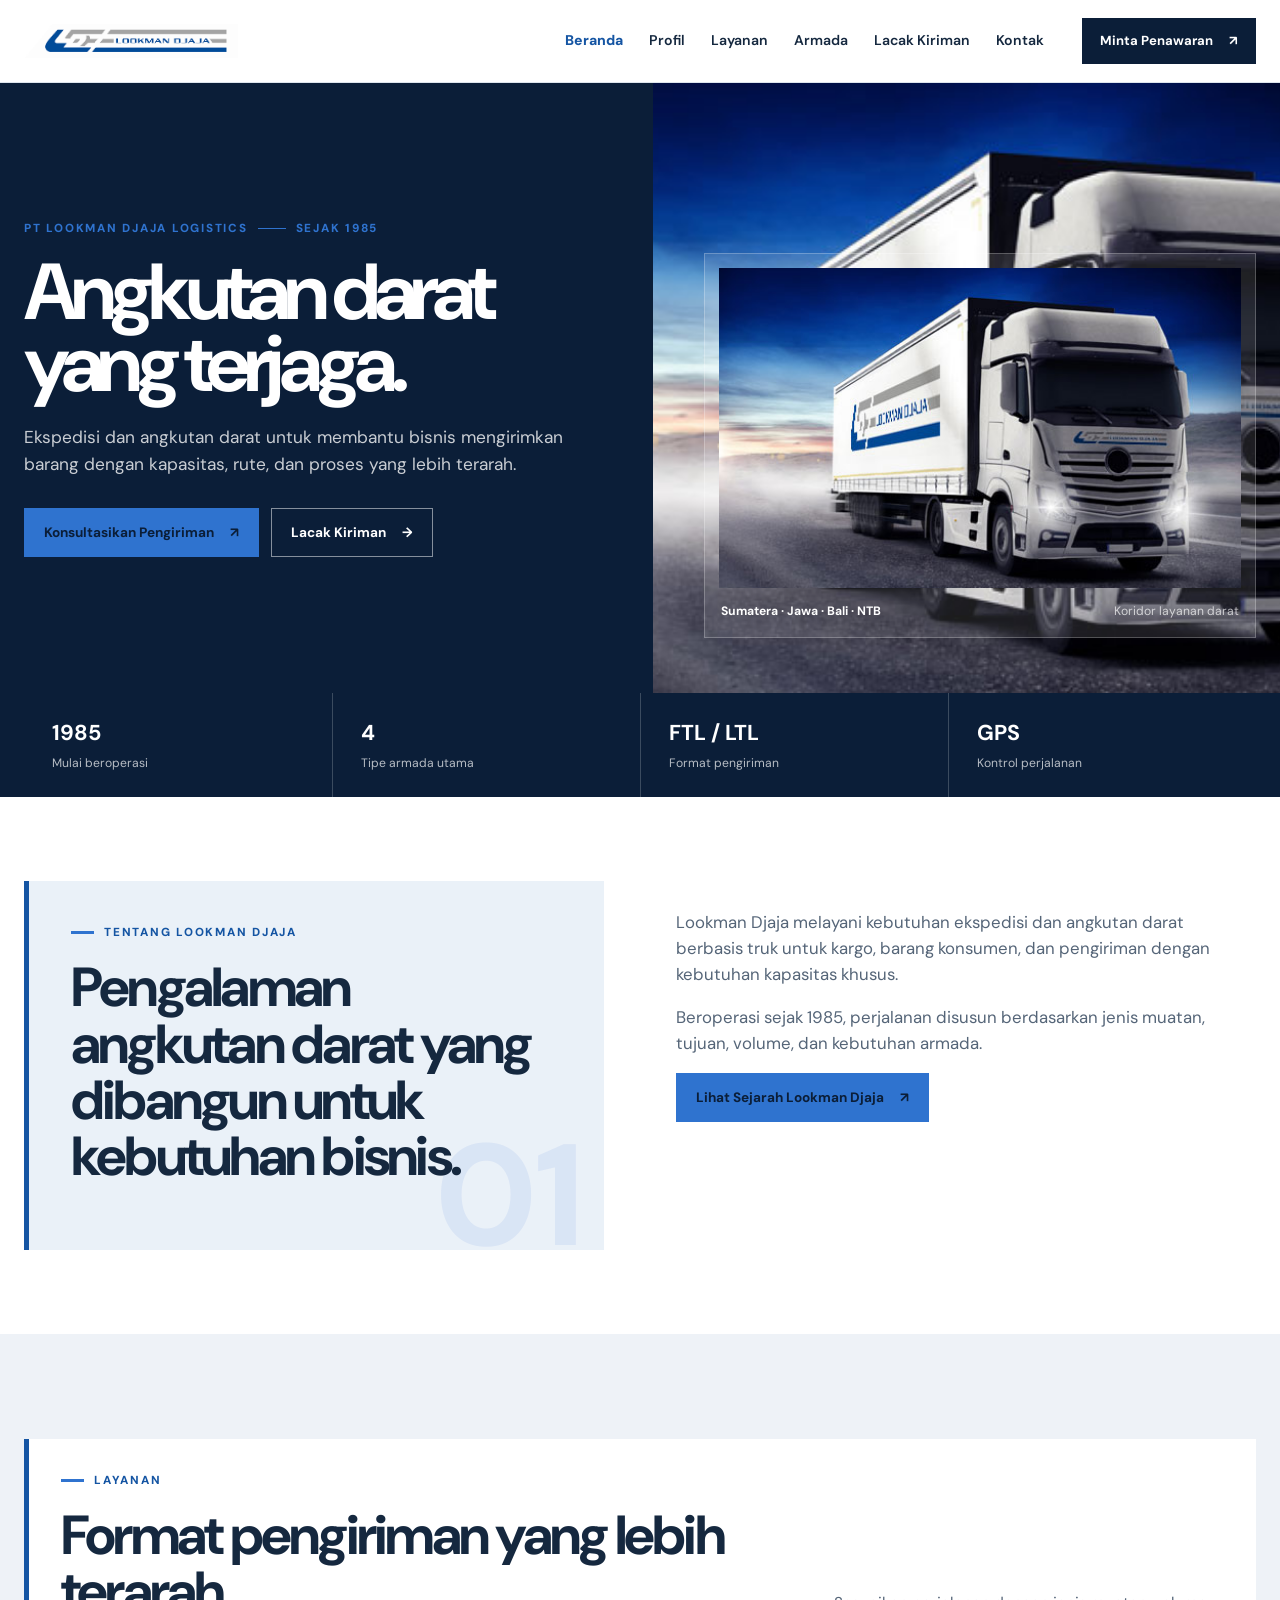
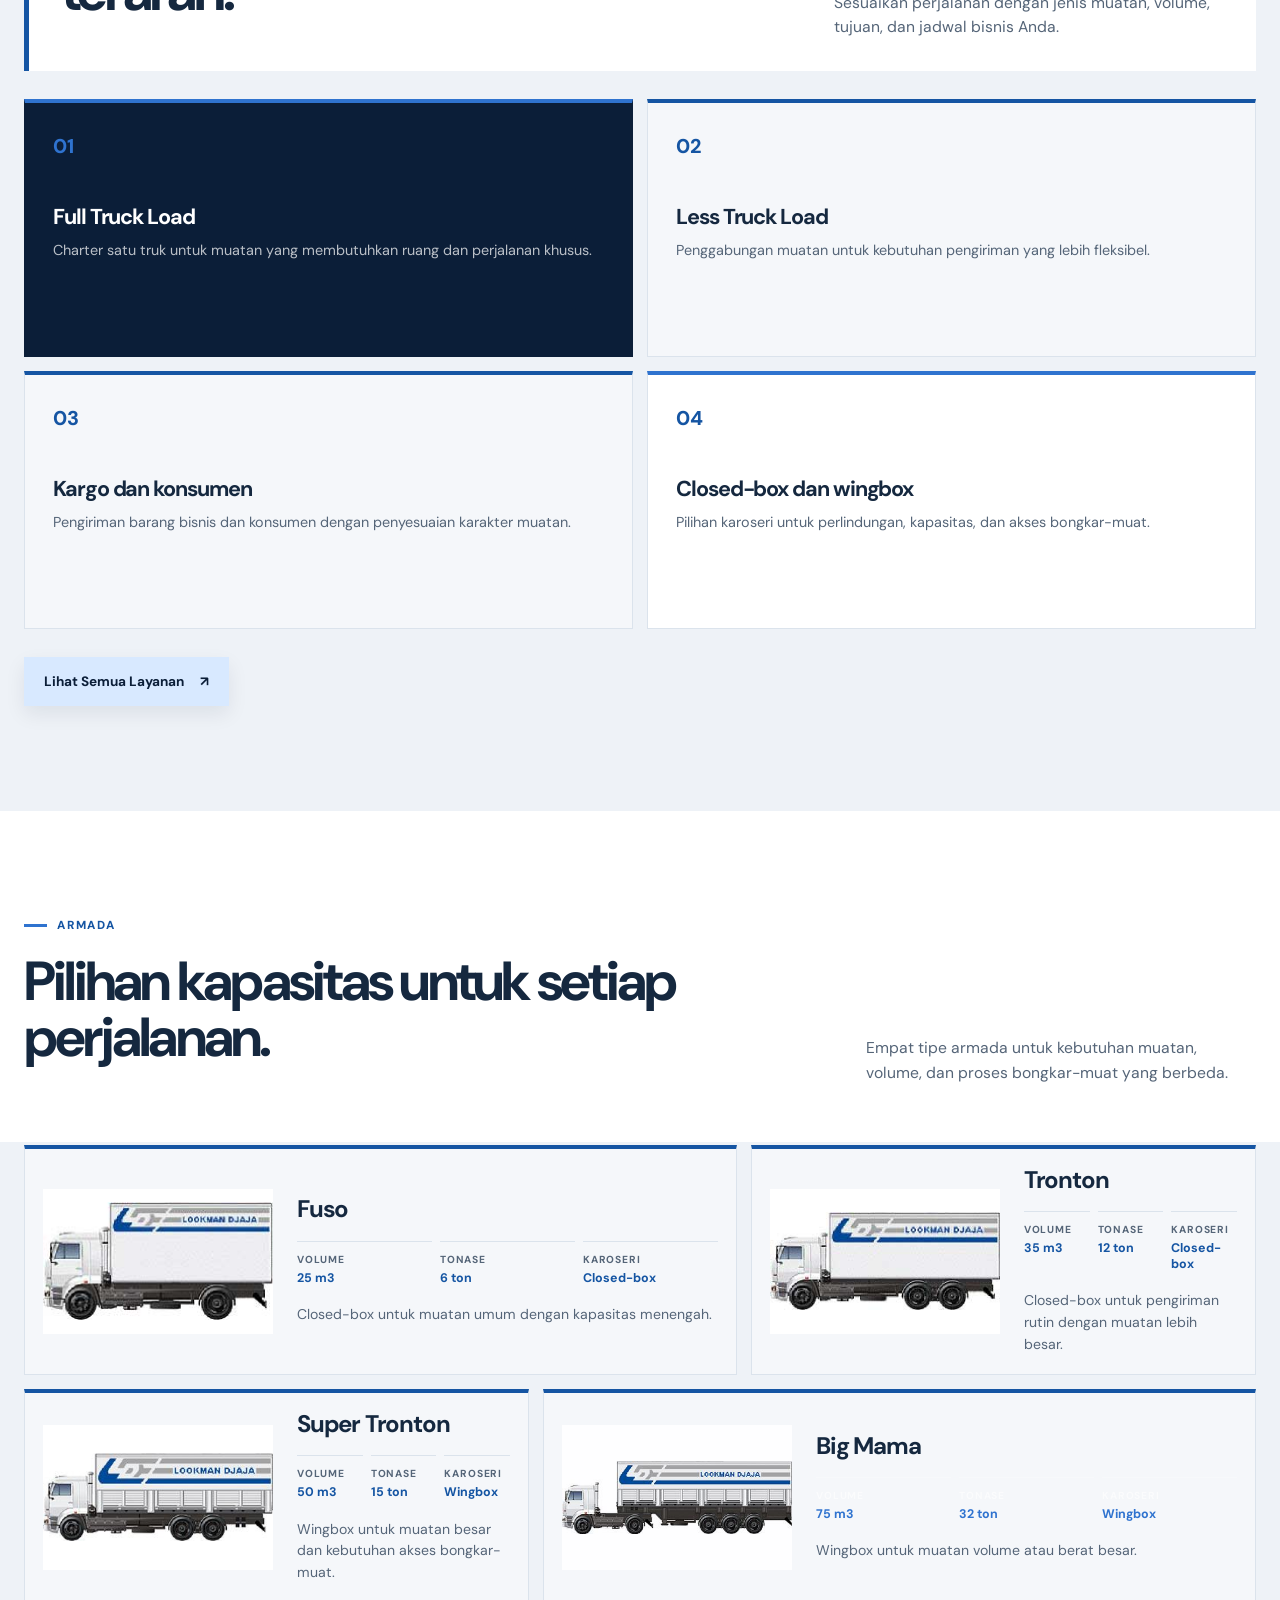
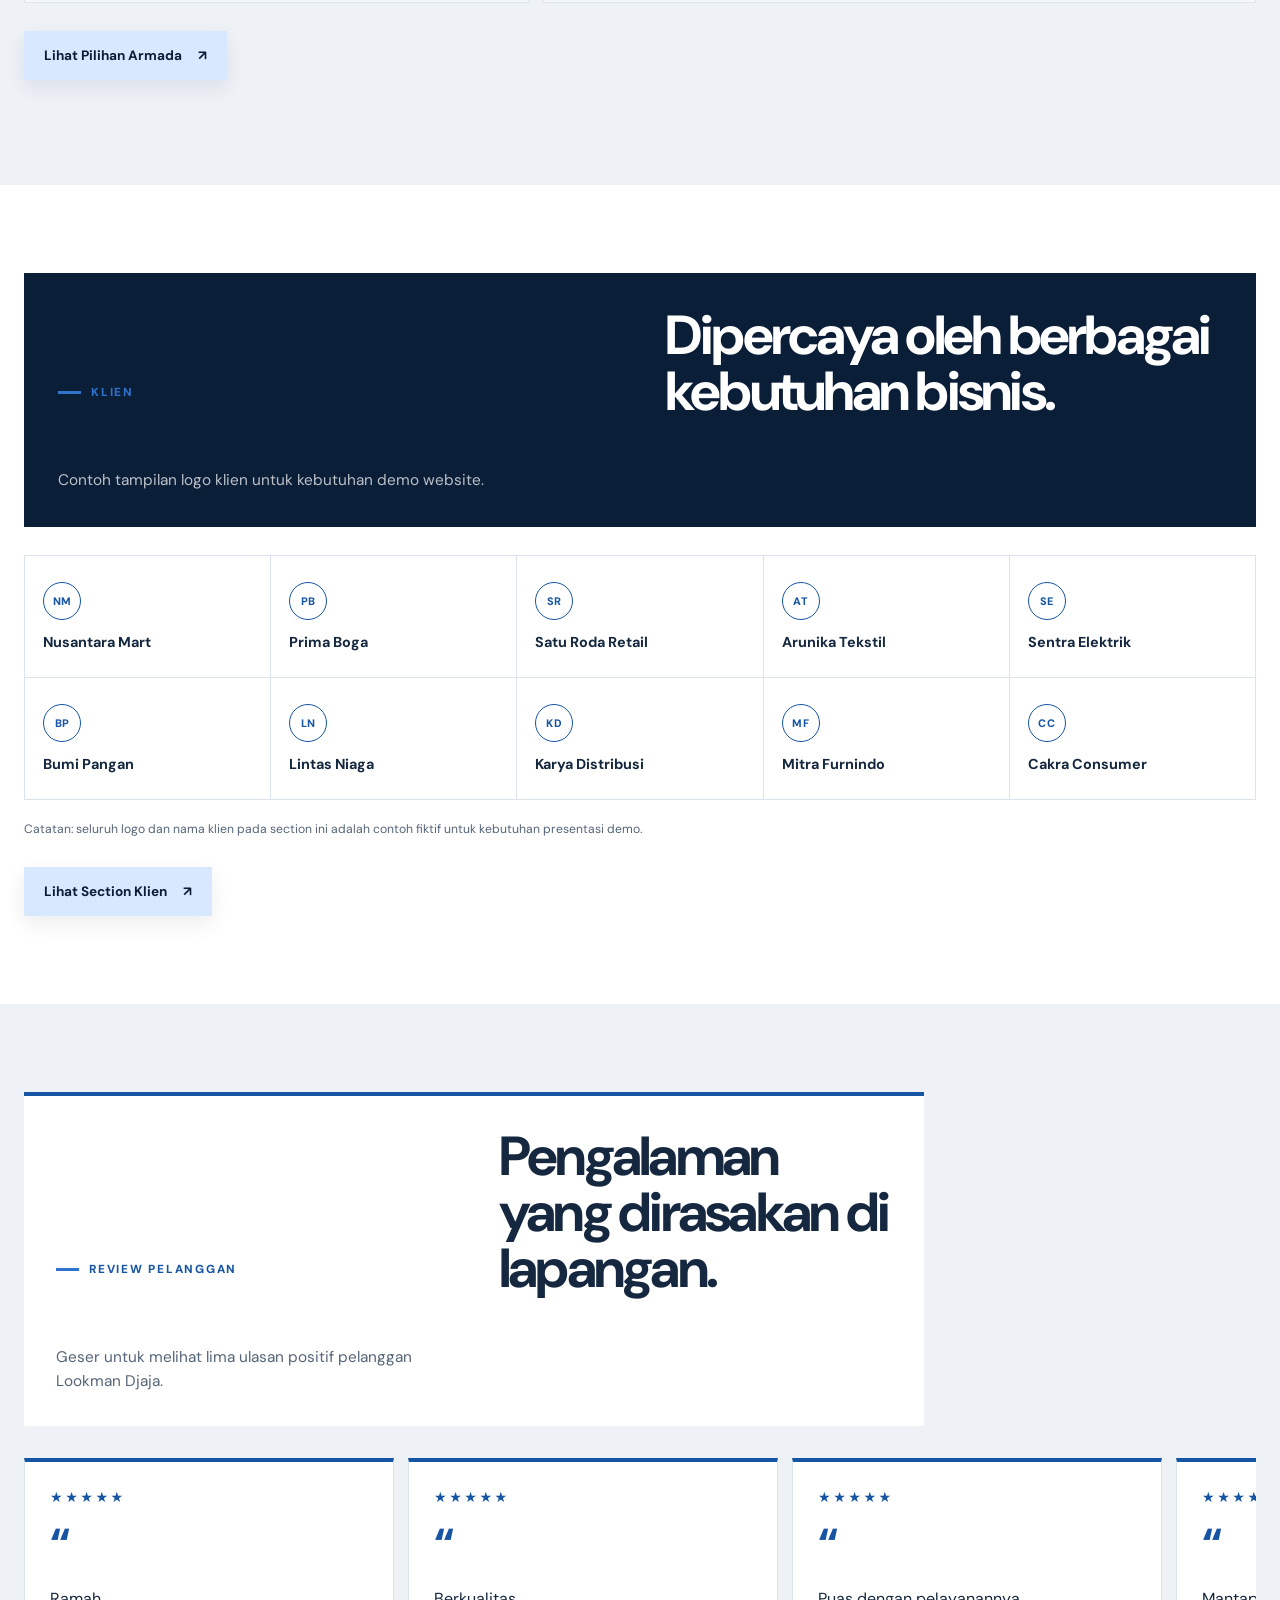
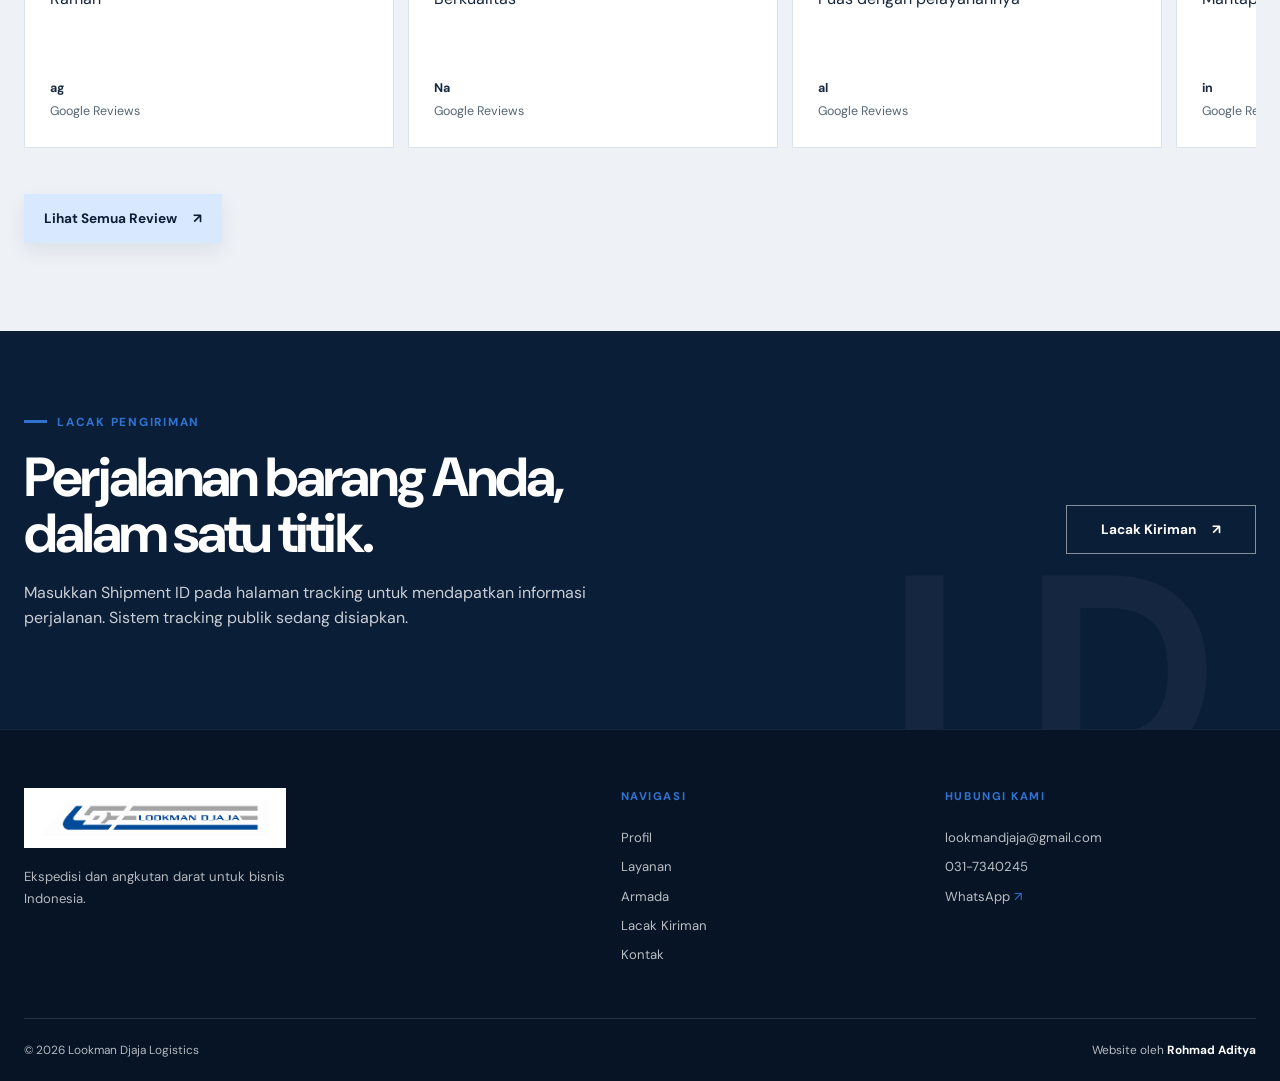
==== commit e80e12de: "refine: structure homepage fleet specifications" ====
--- a/index.html
+++ b/index.html
@@ -46,7 +46,7 @@
 
     <section class="section services-section home-services-section" id="layanan"><div class="container"><div class="section-heading"><div><p class="eyebrow">Layanan</p><h2>Format pengiriman yang lebih terarah.</h2></div><p>Sesuaikan perjalanan dengan jenis muatan, volume, tujuan, dan jadwal bisnis Anda.</p></div><div class="services-catalog-grid home-services-grid"><article class="service-catalog-card"><span>01</span><h3>Full Truck Load</h3><p>Charter satu truk untuk muatan yang membutuhkan ruang dan perjalanan khusus.</p></article><article class="service-catalog-card"><span>02</span><h3>Less Truck Load</h3><p>Penggabungan muatan untuk kebutuhan pengiriman yang lebih fleksibel.</p></article><article class="service-catalog-card"><span>03</span><h3>Kargo dan konsumen</h3><p>Pengiriman barang bisnis dan konsumen dengan penyesuaian karakter muatan.</p></article><article class="service-catalog-card"><span>04</span><h3>Closed-box dan wingbox</h3><p>Pilihan karoseri untuk perlindungan, kapasitas, dan akses bongkar-muat.</p></article></div><a class="button button-primary home-section-cta" href="layanan.html#layanan-utama">Lihat Semua Layanan <span>↗</span></a></div></section>
 
-    <section class="section fleet-section home-fleet-section" id="armada"><div class="container"><div class="section-heading"><div><p class="eyebrow">Armada</p><h2>Pilihan kapasitas untuk setiap perjalanan.</h2></div><p>Empat tipe armada untuk kebutuhan muatan, volume, dan proses bongkar-muat yang berbeda.</p></div><div class="fleet-catalog-grid home-fleet-grid"><article class="fleet-catalog-card"><div class="fleet-catalog-image"><img src="assets/official/truck-01.jpg" alt="Armada Fuso Lookman Djaja" width="227" height="116"><span>25 m3 · 6 ton</span></div><div class="fleet-catalog-copy"><h3>Fuso</h3><p>Closed-box untuk muatan umum dengan kapasitas menengah.</p></div></article><article class="fleet-catalog-card"><div class="fleet-catalog-image"><img src="assets/official/truck-02.jpg" alt="Armada Tronton Lookman Djaja" width="263" height="112"><span>35 m3 · 12 ton</span></div><div class="fleet-catalog-copy"><h3>Tronton</h3><p>Closed-box untuk pengiriman rutin dengan muatan lebih besar.</p></div></article><article class="fleet-catalog-card"><div class="fleet-catalog-image"><img src="assets/official/truck-03.jpg" alt="Armada Super Tronton Lookman Djaja" width="304" height="116"><span>50 m3 · 15 ton</span></div><div class="fleet-catalog-copy"><h3>Super Tronton</h3><p>Wingbox untuk muatan besar dan kebutuhan akses bongkar-muat.</p></div></article><article class="fleet-catalog-card fleet-catalog-card-dark"><div class="fleet-catalog-image"><img src="assets/official/truck-04.jpg" alt="Armada Big Mama Lookman Djaja" width="408" height="130"><span>75 m3 · 32 ton</span></div><div class="fleet-catalog-copy"><h3>Big Mama</h3><p>Wingbox untuk muatan volume atau berat besar.</p></div></article></div><a class="button button-primary home-section-cta" href="armada.html#pilihan-armada">Lihat Pilihan Armada <span>↗</span></a></div></section>
+    <section class="section fleet-section home-fleet-section" id="armada"><div class="container"><div class="section-heading"><div><p class="eyebrow">Armada</p><h2>Pilihan kapasitas untuk setiap perjalanan.</h2></div><p>Empat tipe armada untuk kebutuhan muatan, volume, dan proses bongkar-muat yang berbeda.</p></div><div class="fleet-catalog-grid home-fleet-grid"><article class="fleet-catalog-card"><div class="fleet-catalog-image"><img src="assets/official/truck-01.jpg" alt="Armada Fuso Lookman Djaja" width="227" height="116"></div><div class="fleet-catalog-copy"><h3>Fuso</h3><div class="home-fleet-specs"><div><span>Volume</span><strong>25 m3</strong></div><div><span>Tonase</span><strong>6 ton</strong></div><div><span>Karoseri</span><strong>Closed-box</strong></div></div><p>Closed-box untuk muatan umum dengan kapasitas menengah.</p></div></article><article class="fleet-catalog-card"><div class="fleet-catalog-image"><img src="assets/official/truck-02.jpg" alt="Armada Tronton Lookman Djaja" width="263" height="112"></div><div class="fleet-catalog-copy"><h3>Tronton</h3><div class="home-fleet-specs"><div><span>Volume</span><strong>35 m3</strong></div><div><span>Tonase</span><strong>12 ton</strong></div><div><span>Karoseri</span><strong>Closed-box</strong></div></div><p>Closed-box untuk pengiriman rutin dengan muatan lebih besar.</p></div></article><article class="fleet-catalog-card"><div class="fleet-catalog-image"><img src="assets/official/truck-03.jpg" alt="Armada Super Tronton Lookman Djaja" width="304" height="116"></div><div class="fleet-catalog-copy"><h3>Super Tronton</h3><div class="home-fleet-specs"><div><span>Volume</span><strong>50 m3</strong></div><div><span>Tonase</span><strong>15 ton</strong></div><div><span>Karoseri</span><strong>Wingbox</strong></div></div><p>Wingbox untuk muatan besar dan kebutuhan akses bongkar-muat.</p></div></article><article class="fleet-catalog-card fleet-catalog-card-dark"><div class="fleet-catalog-image"><img src="assets/official/truck-04.jpg" alt="Armada Big Mama Lookman Djaja" width="408" height="130"></div><div class="fleet-catalog-copy"><h3>Big Mama</h3><div class="home-fleet-specs"><div><span>Volume</span><strong>75 m3</strong></div><div><span>Tonase</span><strong>32 ton</strong></div><div><span>Karoseri</span><strong>Wingbox</strong></div></div><p>Wingbox untuk muatan volume atau berat besar.</p></div></article></div><a class="button button-primary home-section-cta" href="armada.html#pilihan-armada">Lihat Pilihan Armada <span>↗</span></a></div></section>
 
     <section class="section profile-clients home-clients-section" id="klien"><div class="container"><div class="profile-clients-heading"><p class="eyebrow">Klien</p><h2>Dipercaya oleh berbagai kebutuhan bisnis.</h2><p>Contoh tampilan logo klien untuk kebutuhan demo website.</p></div><div class="profile-client-logos home-client-logos" aria-label="Logo klien demo"><div class="profile-client-logo"><span>NM</span><strong>Nusantara Mart</strong></div><div class="profile-client-logo"><span>PB</span><strong>Prima Boga</strong></div><div class="profile-client-logo"><span>SR</span><strong>Satu Roda Retail</strong></div><div class="profile-client-logo"><span>AT</span><strong>Arunika Tekstil</strong></div><div class="profile-client-logo"><span>SE</span><strong>Sentra Elektrik</strong></div><div class="profile-client-logo"><span>BP</span><strong>Bumi Pangan</strong></div><div class="profile-client-logo"><span>LN</span><strong>Lintas Niaga</strong></div><div class="profile-client-logo"><span>KD</span><strong>Karya Distribusi</strong></div><div class="profile-client-logo"><span>MF</span><strong>Mitra Furnindo</strong></div><div class="profile-client-logo"><span>CC</span><strong>Cakra Consumer</strong></div></div><p class="profile-client-note">Catatan: seluruh logo dan nama klien pada section ini adalah contoh fiktif untuk kebutuhan presentasi demo.</p><a class="button button-primary home-section-cta" href="profil.html#klien">Lihat Section Klien <span>↗</span></a></div></section>
 
--- a/css/site.css
+++ b/css/site.css
@@ -110,3 +110,7 @@
 /* footer-refinement */
 .footer{background:#071426;color:rgba(255,255,255,.7);border-top:1px solid rgba(255,255,255,.08)}.footer-grid{display:grid;grid-template-columns:1.4fr .7fr .8fr;gap:52px;padding-top:58px}.footer-brand{max-width:340px}.footer-logo{display:inline-flex;padding:12px 16px;background:var(--white)}.footer-logo img{display:block;width:230px;height:auto}.footer-brand p{margin:18px 0 0;max-width:280px;font-size:.82rem;line-height:1.7}.footer-label{margin:0 0 14px;color:var(--blue-bright);font-size:.7rem;font-weight:800;letter-spacing:.14em;text-transform:uppercase}.footer-links,.footer-contact{display:grid;align-content:start;gap:9px}.footer-links a,.footer-contact a{width:max-content;color:rgba(255,255,255,.72);font-size:.82rem;transition:color .2s ease}.footer-links a:hover,.footer-contact a:hover{color:var(--white)}.footer-contact a span{color:var(--blue-bright)}.footer-bottom{grid-column:1/-1;display:flex;justify-content:space-between;gap:24px;padding:22px 0;border-top:1px solid rgba(255,255,255,.12);font-size:.74rem}.footer-bottom strong{color:var(--white);font-weight:700}
 @media(max-width:767px){.footer-grid{grid-template-columns:1fr 1fr;gap:34px 22px;padding-top:42px}.footer-brand{grid-column:1/-1}.footer-logo img{width:205px}.footer-bottom{grid-column:1/-1;flex-direction:column;gap:8px;padding-bottom:24px}.footer-links a,.footer-contact a{font-size:.78rem}}
+
+/* homepage-fleet-specs */
+.home-fleet-grid .fleet-catalog-copy h3{margin:0 0 18px}.home-fleet-specs{display:grid;grid-template-columns:repeat(3,1fr);gap:8px;margin-bottom:18px}.home-fleet-specs>div{min-width:0;padding-top:10px;border-top:1px solid var(--line)}.home-fleet-specs span{display:block;color:var(--muted);font-size:.64rem;font-weight:700;letter-spacing:.08em;text-transform:uppercase}.home-fleet-specs strong{display:block;margin-top:3px;color:var(--blue);font-size:.78rem;line-height:1.25}.home-fleet-grid .fleet-catalog-card-dark .home-fleet-specs>div{border-top-color:rgba(255,255,255,.2)}.home-fleet-grid .fleet-catalog-card-dark .home-fleet-specs span{color:rgba(255,255,255,.58)}.home-fleet-grid .fleet-catalog-card-dark .home-fleet-specs strong{color:var(--blue-bright)}
+@media(max-width:767px){.home-fleet-specs{gap:6px}.home-fleet-specs span{font-size:.58rem}.home-fleet-specs strong{font-size:.7rem}}
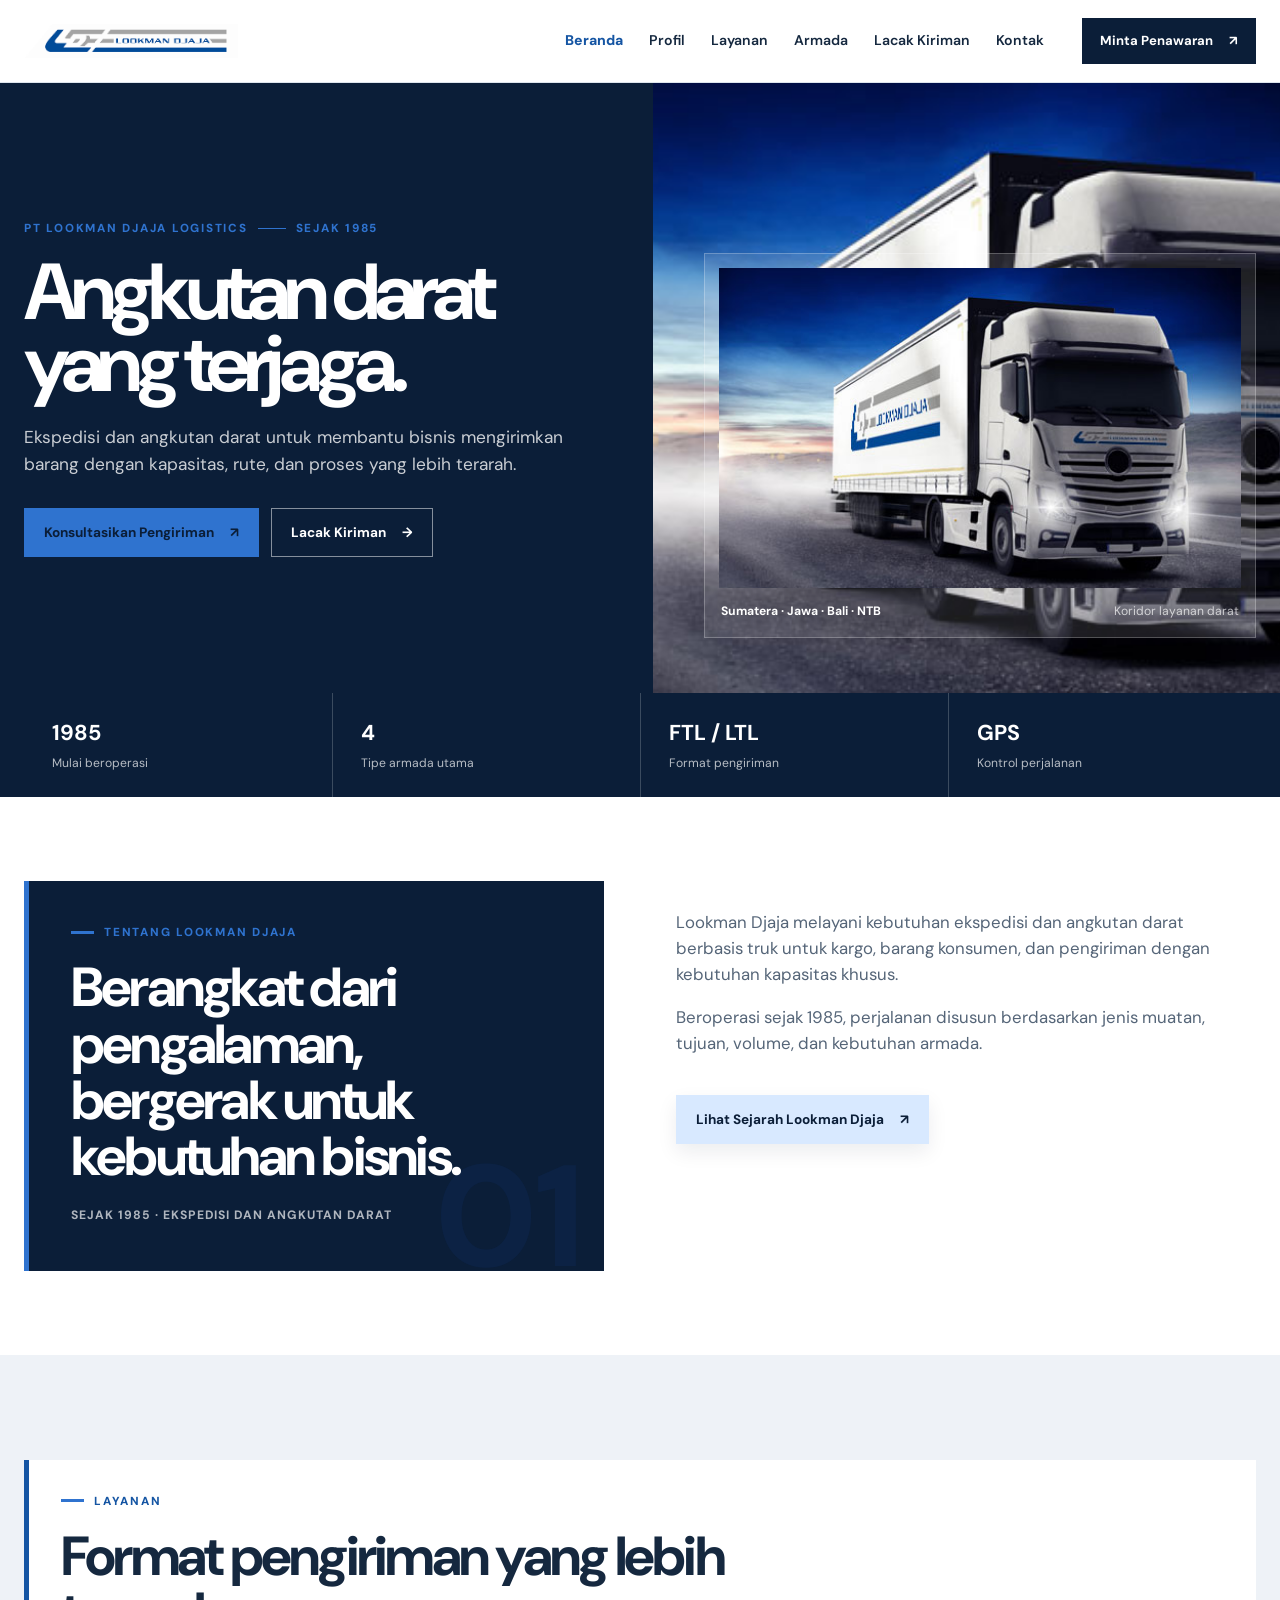
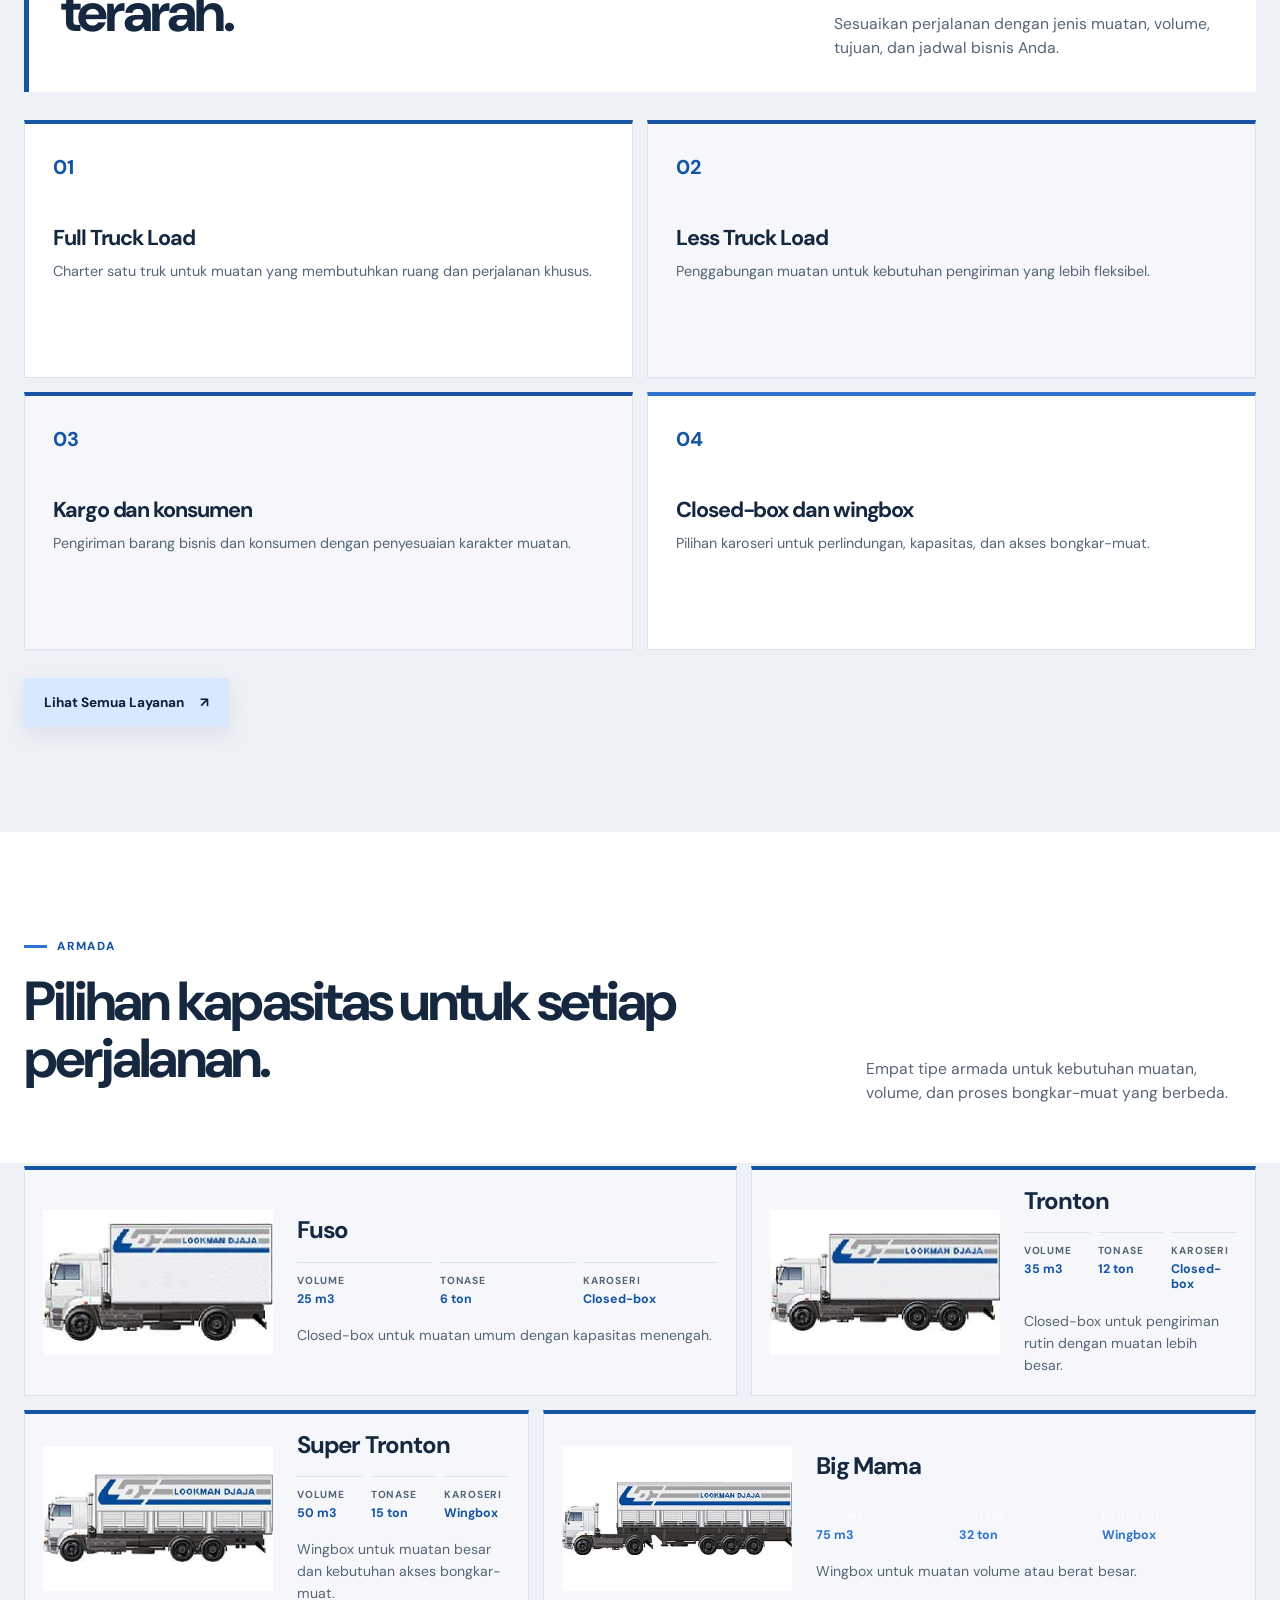
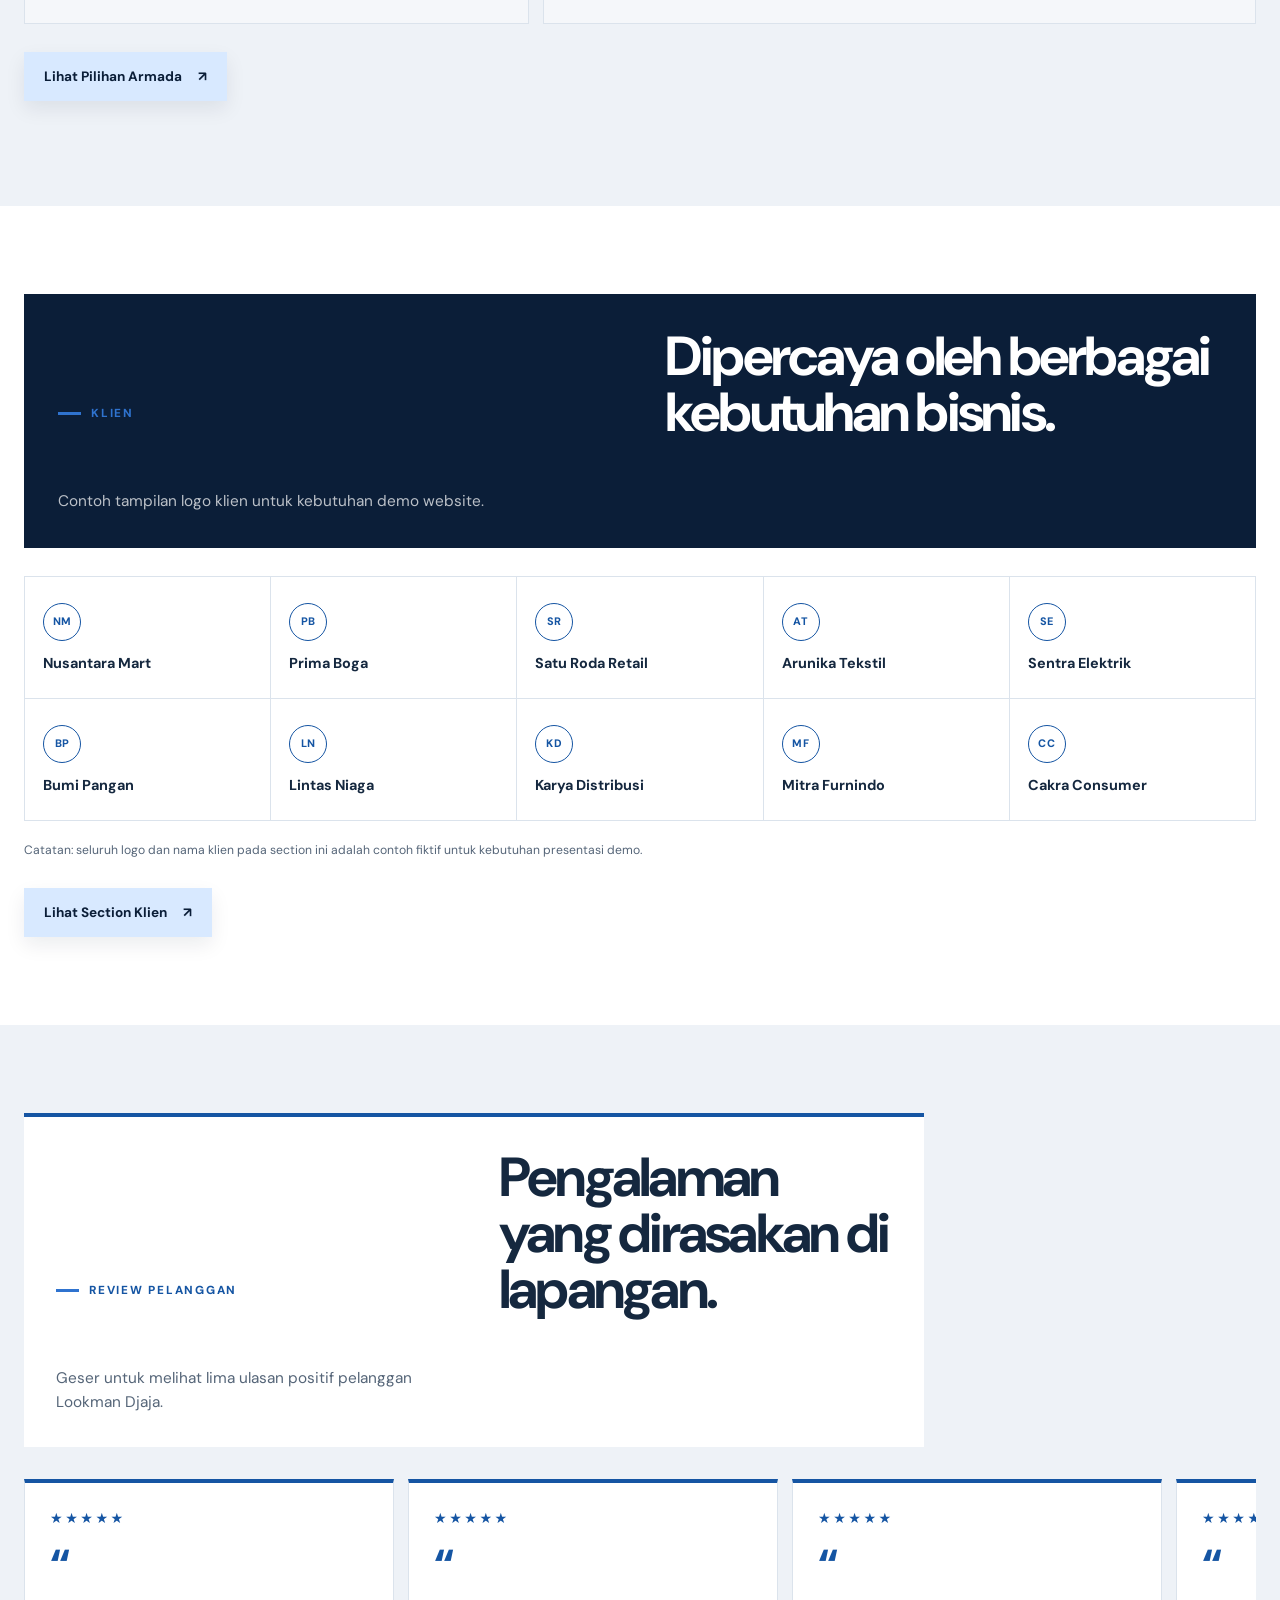
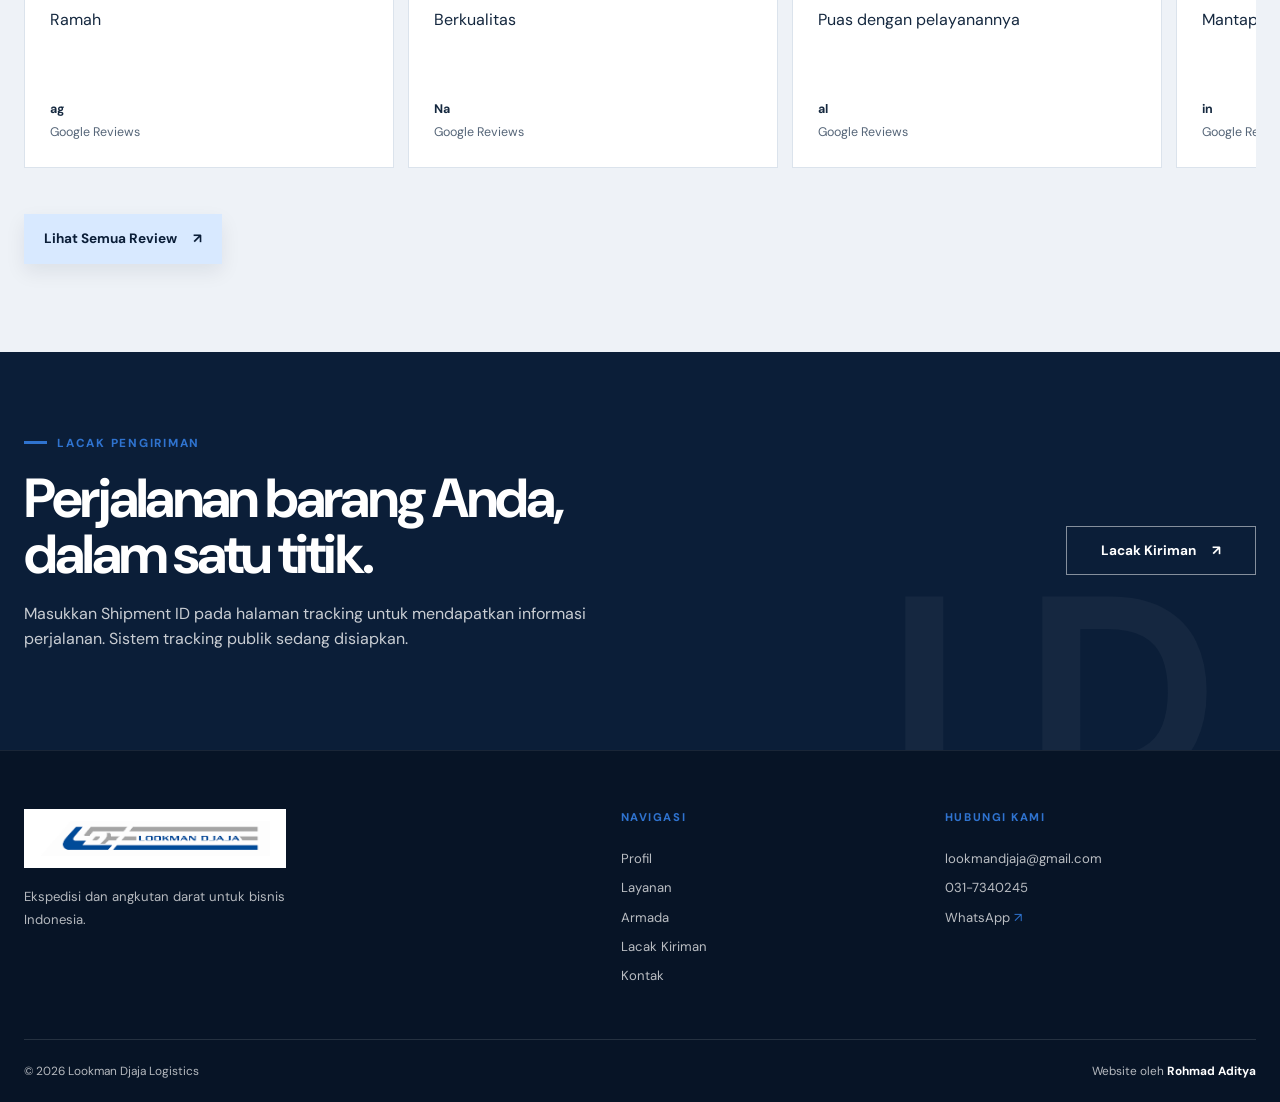
==== commit 51afb9a9: "refine: brighten service cards and improve homepage about section" ====
--- a/index.html
+++ b/index.html
@@ -42,7 +42,7 @@
       </div>
     </section>
 
-    <section class="section profile-section home-about-section" id="profil"><div class="container home-section-grid"><div><p class="eyebrow">Tentang Lookman Djaja</p><h2>Pengalaman angkutan darat yang dibangun untuk kebutuhan bisnis.</h2></div><div class="section-copy"><p>Lookman Djaja melayani kebutuhan ekspedisi dan angkutan darat berbasis truk untuk kargo, barang konsumen, dan pengiriman dengan kebutuhan kapasitas khusus.</p><p>Beroperasi sejak 1985, perjalanan disusun berdasarkan jenis muatan, tujuan, volume, dan kebutuhan armada.</p><a class="button button-primary" href="profil.html#sejarah">Lihat Sejarah Lookman Djaja <span>↗</span></a></div></div></section>
+    <section class="section profile-section home-about-section" id="profil"><div class="container home-section-grid"><div><p class="eyebrow">Tentang Lookman Djaja</p><h2>Berangkat dari pengalaman, bergerak untuk kebutuhan bisnis.</h2><p class="home-about-tag">Sejak 1985 · Ekspedisi dan angkutan darat</p></div><div class="section-copy"><p>Lookman Djaja melayani kebutuhan ekspedisi dan angkutan darat berbasis truk untuk kargo, barang konsumen, dan pengiriman dengan kebutuhan kapasitas khusus.</p><p>Beroperasi sejak 1985, perjalanan disusun berdasarkan jenis muatan, tujuan, volume, dan kebutuhan armada.</p><a class="button home-section-cta" href="profil.html#sejarah">Lihat Sejarah Lookman Djaja <span>↗</span></a></div></div></section>
 
     <section class="section services-section home-services-section" id="layanan"><div class="container"><div class="section-heading"><div><p class="eyebrow">Layanan</p><h2>Format pengiriman yang lebih terarah.</h2></div><p>Sesuaikan perjalanan dengan jenis muatan, volume, tujuan, dan jadwal bisnis Anda.</p></div><div class="services-catalog-grid home-services-grid"><article class="service-catalog-card"><span>01</span><h3>Full Truck Load</h3><p>Charter satu truk untuk muatan yang membutuhkan ruang dan perjalanan khusus.</p></article><article class="service-catalog-card"><span>02</span><h3>Less Truck Load</h3><p>Penggabungan muatan untuk kebutuhan pengiriman yang lebih fleksibel.</p></article><article class="service-catalog-card"><span>03</span><h3>Kargo dan konsumen</h3><p>Pengiriman barang bisnis dan konsumen dengan penyesuaian karakter muatan.</p></article><article class="service-catalog-card"><span>04</span><h3>Closed-box dan wingbox</h3><p>Pilihan karoseri untuk perlindungan, kapasitas, dan akses bongkar-muat.</p></article></div><a class="button button-primary home-section-cta" href="layanan.html#layanan-utama">Lihat Semua Layanan <span>↗</span></a></div></section>
 
--- a/css/site.css
+++ b/css/site.css
@@ -114,3 +114,6 @@
 /* homepage-fleet-specs */
 .home-fleet-grid .fleet-catalog-copy h3{margin:0 0 18px}.home-fleet-specs{display:grid;grid-template-columns:repeat(3,1fr);gap:8px;margin-bottom:18px}.home-fleet-specs>div{min-width:0;padding-top:10px;border-top:1px solid var(--line)}.home-fleet-specs span{display:block;color:var(--muted);font-size:.64rem;font-weight:700;letter-spacing:.08em;text-transform:uppercase}.home-fleet-specs strong{display:block;margin-top:3px;color:var(--blue);font-size:.78rem;line-height:1.25}.home-fleet-grid .fleet-catalog-card-dark .home-fleet-specs>div{border-top-color:rgba(255,255,255,.2)}.home-fleet-grid .fleet-catalog-card-dark .home-fleet-specs span{color:rgba(255,255,255,.58)}.home-fleet-grid .fleet-catalog-card-dark .home-fleet-specs strong{color:var(--blue-bright)}
 @media(max-width:767px){.home-fleet-specs{gap:6px}.home-fleet-specs span{font-size:.58rem}.home-fleet-specs strong{font-size:.7rem}}
+
+/* homepage-services-about-refinement */
+.home-services-grid .service-catalog-card:first-child{background:var(--white);border-color:var(--line);border-top-color:var(--blue);color:var(--ink)}.home-services-grid .service-catalog-card:first-child h3{color:var(--ink)}.home-services-grid .service-catalog-card:first-child p{color:var(--text)}.home-services-grid .service-catalog-card:first-child>span{color:var(--blue)}.home-services-grid .service-catalog-card:first-child:hover{background:var(--navy);border-color:var(--navy);border-top-color:var(--blue-bright);color:var(--white)}.home-services-grid .service-catalog-card:first-child:hover h3{color:var(--white)}.home-services-grid .service-catalog-card:first-child:hover p{color:rgba(255,255,255,.72)}.home-services-grid .service-catalog-card:first-child:hover>span{color:var(--blue-bright)}.home-about-section .home-section-grid>div:first-child{background:var(--navy);border-left-color:var(--blue-bright)}.home-about-section .home-section-grid>div:first-child .eyebrow{color:var(--blue-bright)}.home-about-section .home-section-grid>div:first-child h2{color:var(--white)}.home-about-tag{position:relative;z-index:1;margin:22px 0 0;color:rgba(255,255,255,.68);font-size:.76rem;font-weight:700;letter-spacing:.08em;text-transform:uppercase}.home-about-section .section-copy .home-section-cta{margin-top:22px}
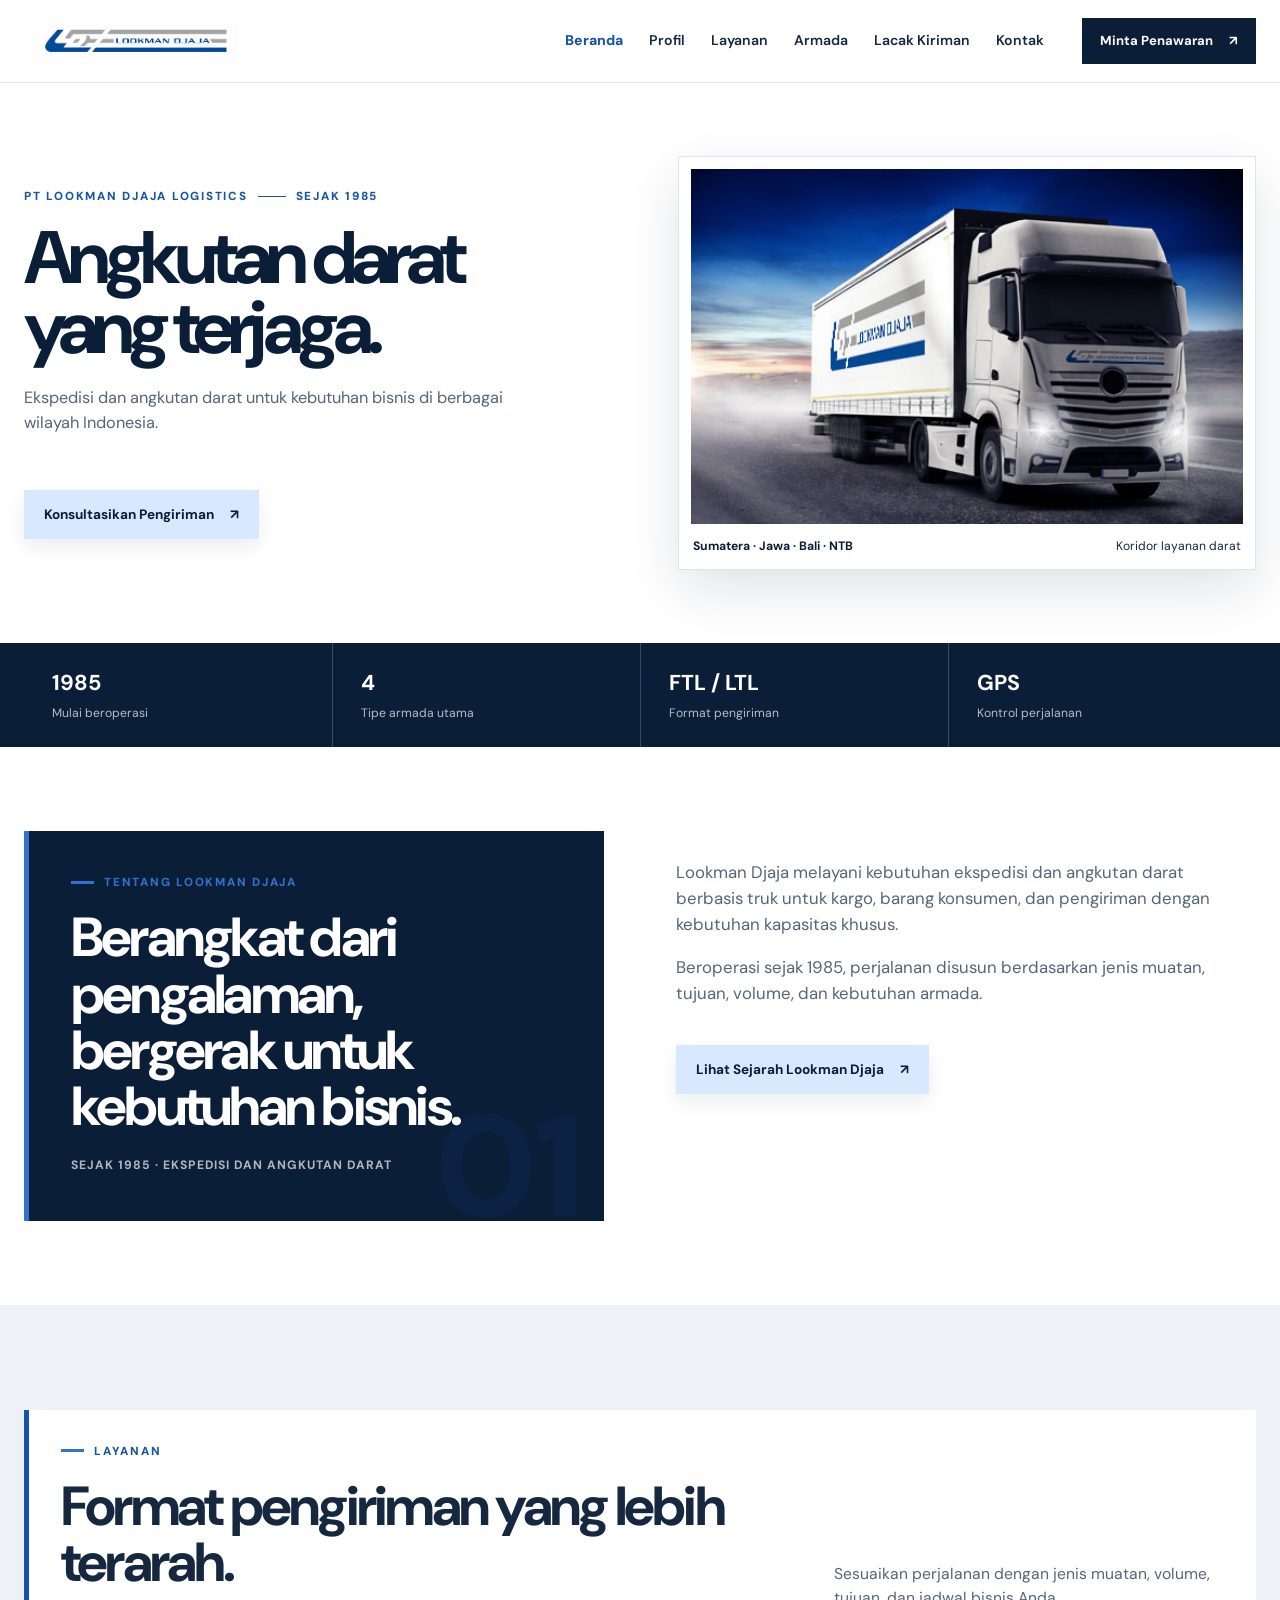
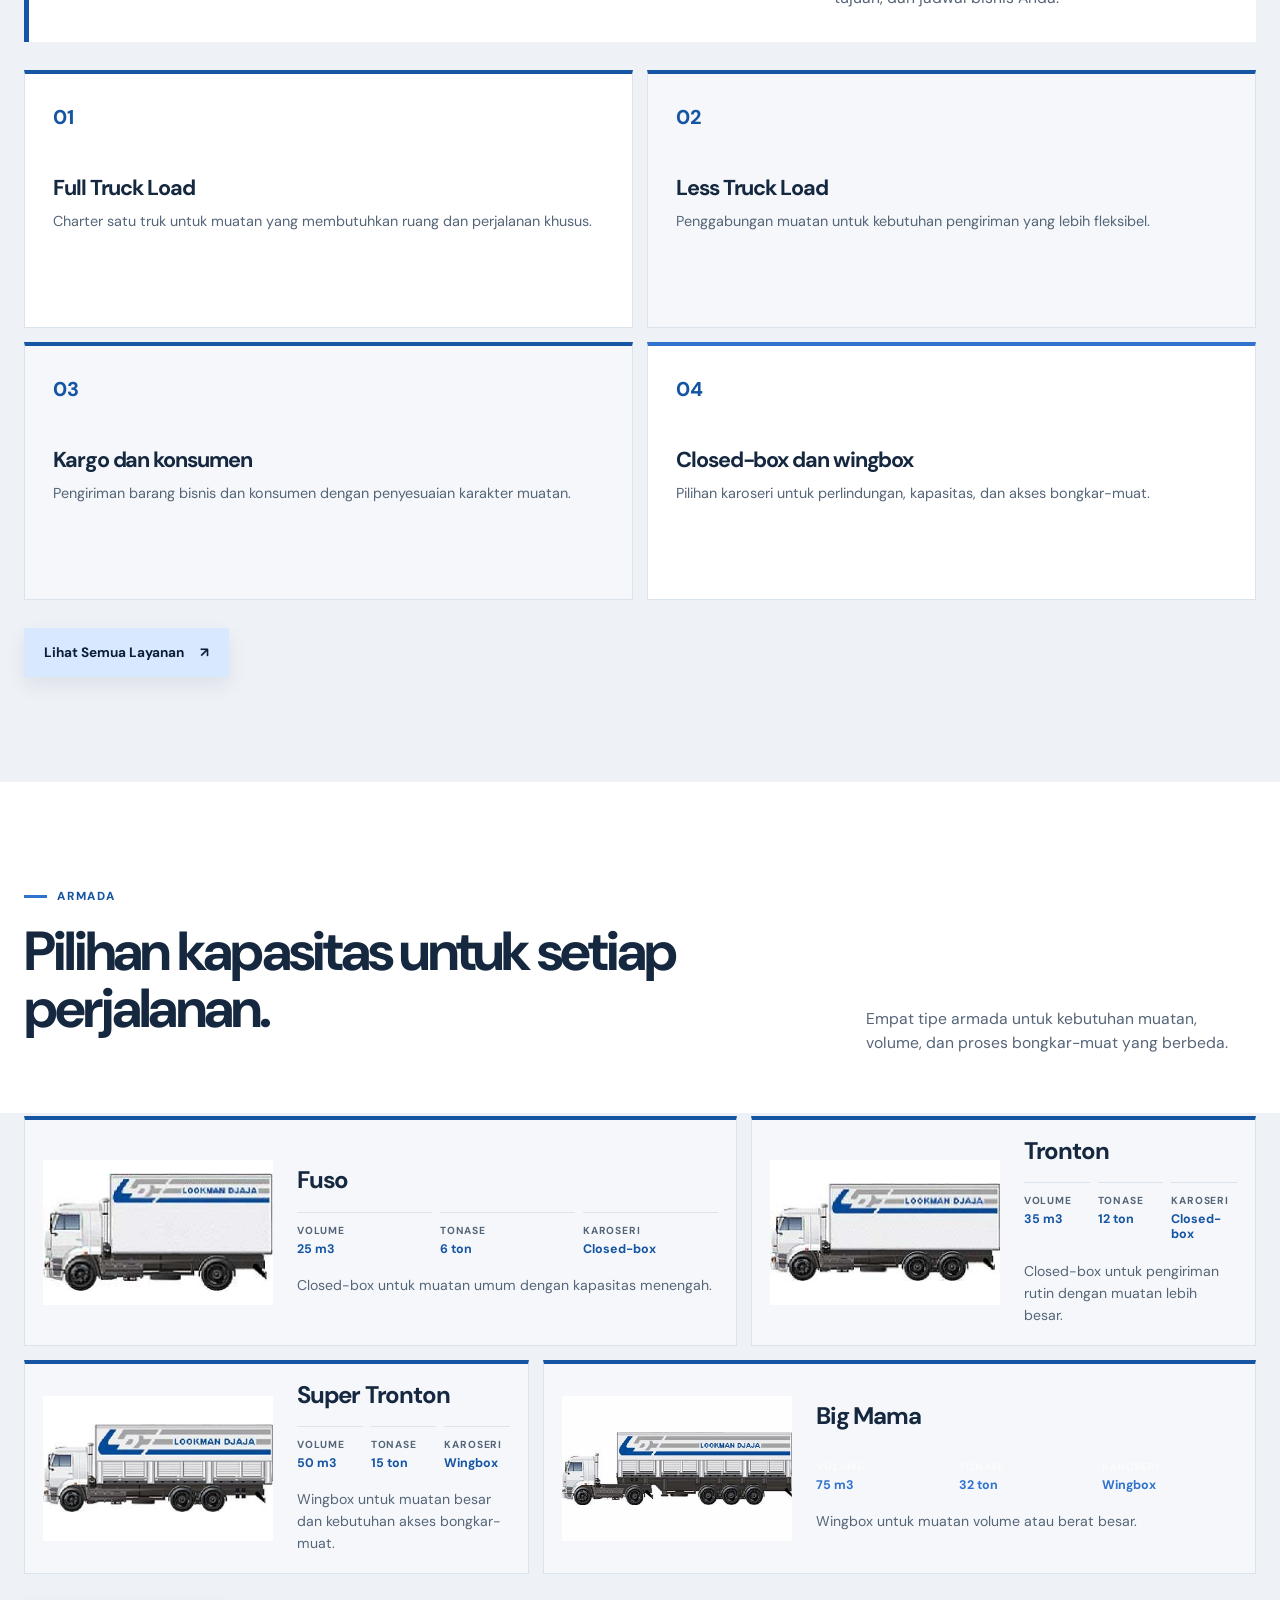
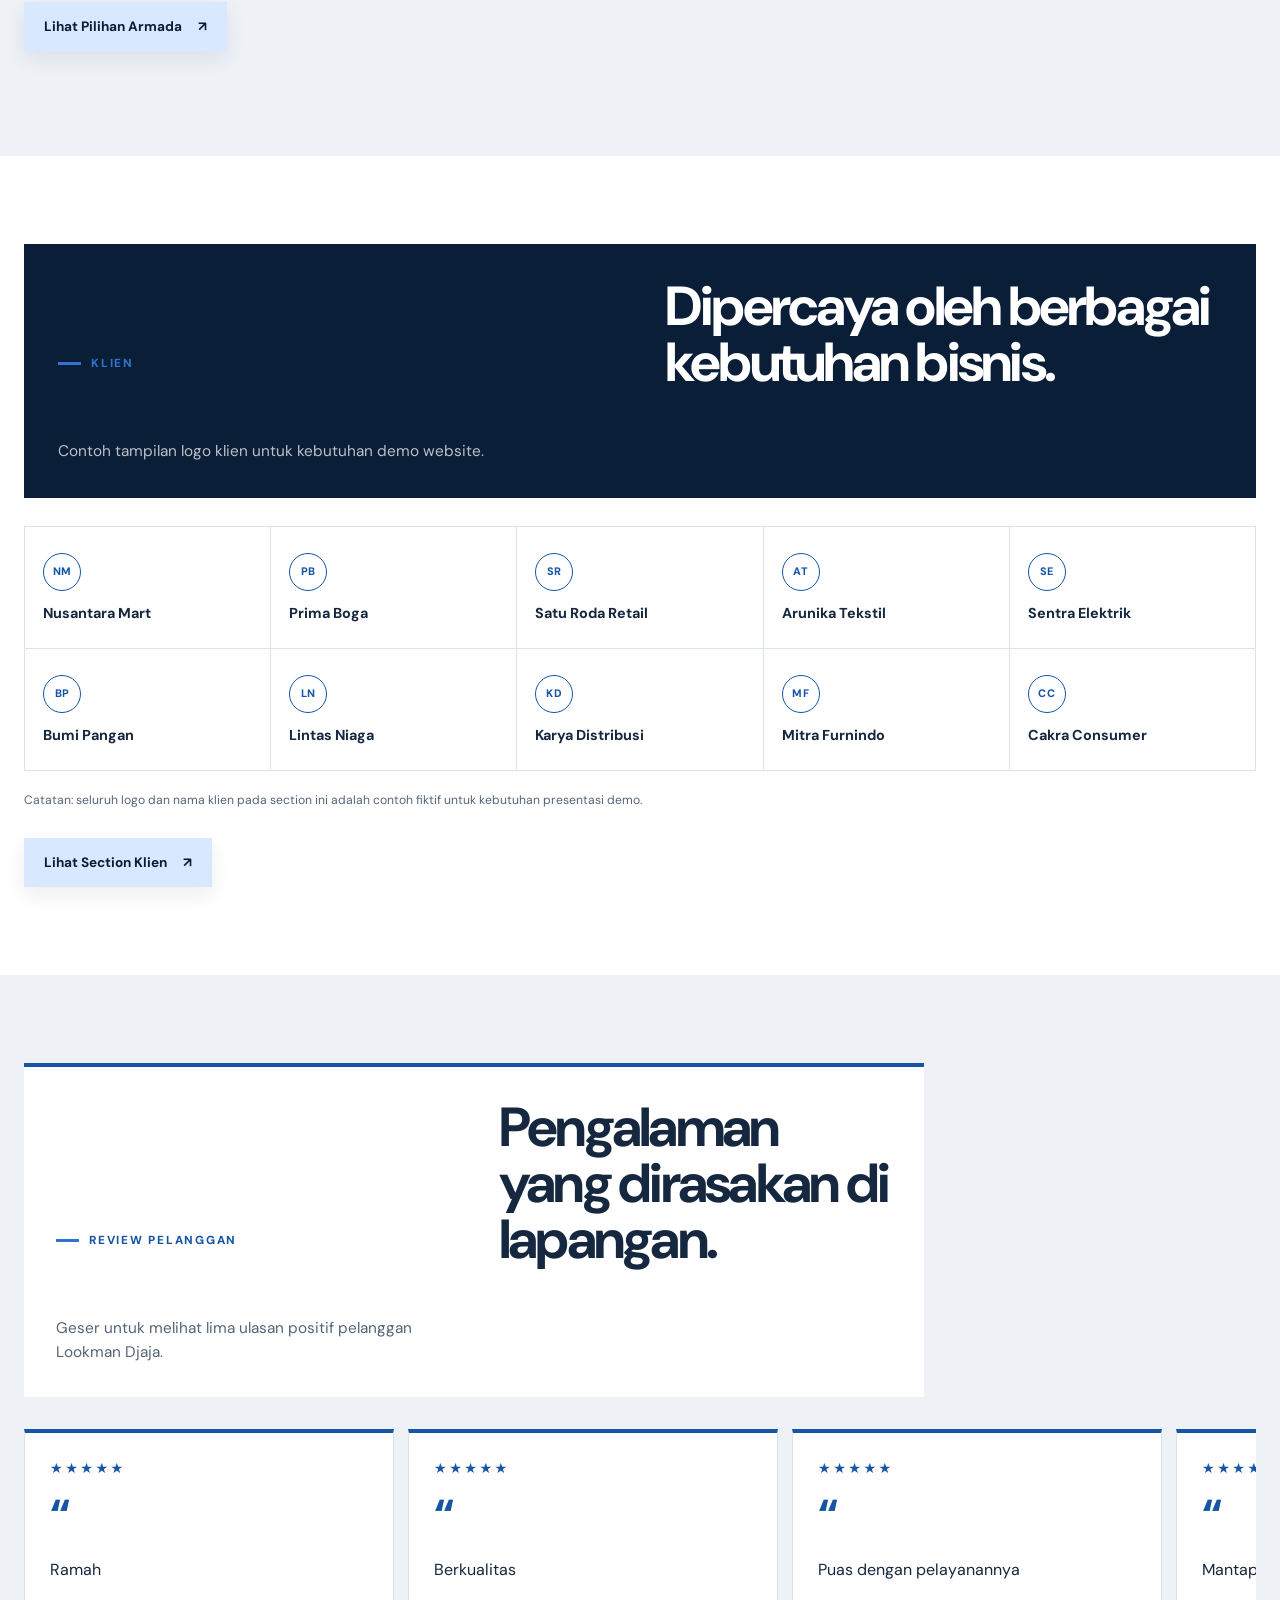
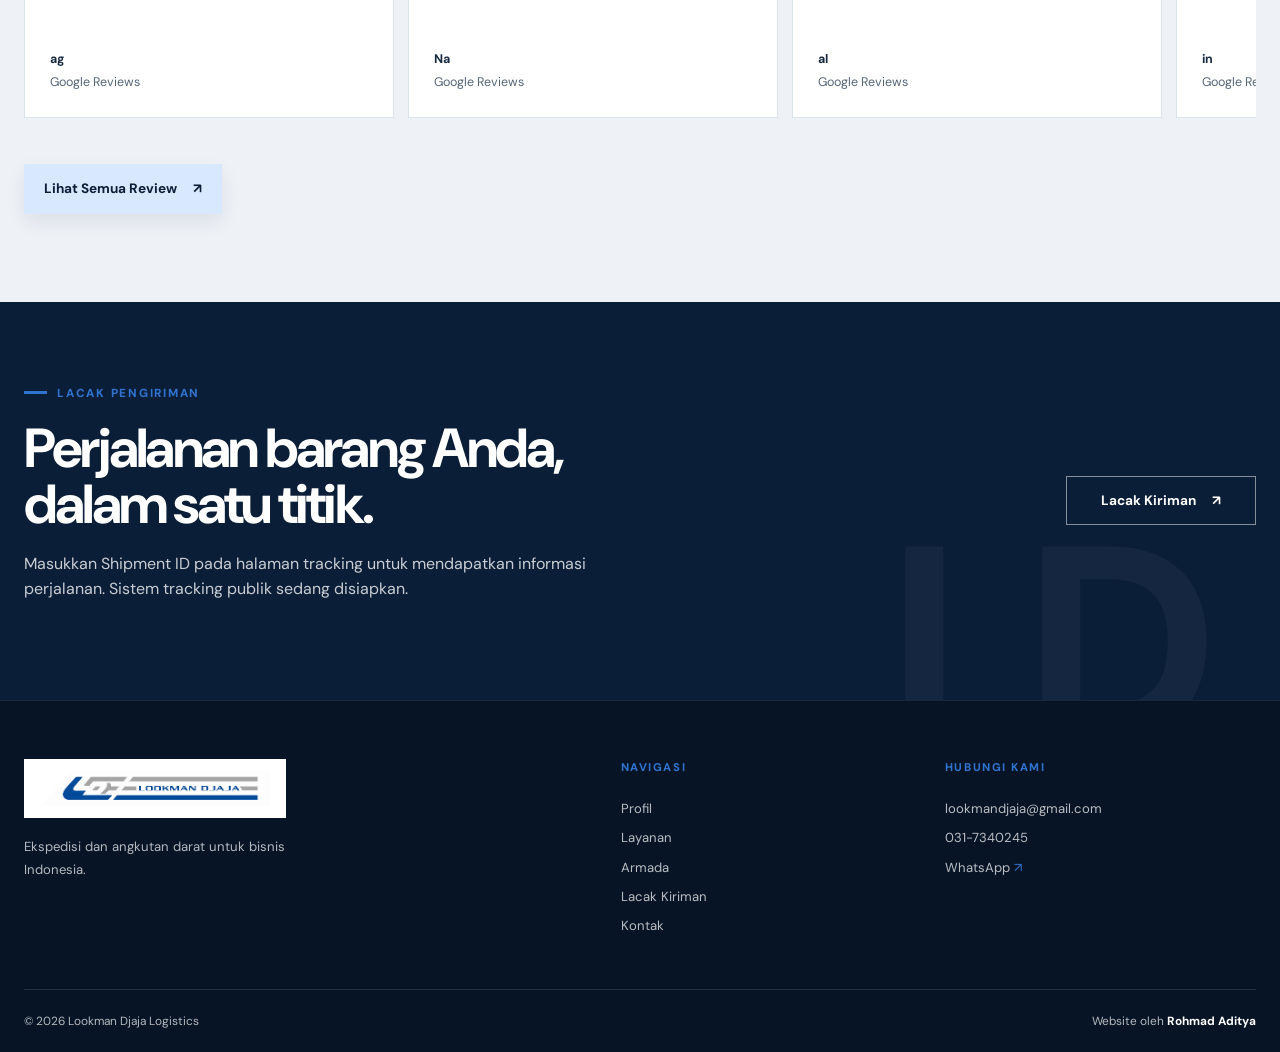
==== commit 0cee53e1: "refine: simplify homepage hero section" ====
--- a/index.html
+++ b/index.html
@@ -14,16 +14,14 @@
   <header class="site-header"><div class="container header-inner"><a class="brand" href="index.html" aria-label="Lookman Djaja Logistics"><img src="assets/official/lookman-logo.png" alt="Lookman Djaja Logistics" width="505" height="79"></a><button class="menu-toggle" type="button" aria-label="Buka menu" data-menu>☰</button><nav class="main-nav" data-nav aria-label="Navigasi utama"><a class="active" href="index.html">Beranda</a><a class="" href="profil.html">Profil</a><a class="" href="layanan.html">Layanan</a><a class="" href="armada.html">Armada</a><a class="" href="tracking.html">Lacak Kiriman</a><a class="" href="kontak.html">Kontak</a></nav><a class="header-cta" href="https://wa.me/6281213283987" target="_blank" rel="noopener">Minta Penawaran <span>↗</span></a></div></header>
 
   <main id="top">
-    <section class="hero">
-      <div class="hero-overlay"></div>
+    <section class="hero home-hero">
       <div class="container hero-inner">
         <div class="hero-copy">
           <p class="kicker">PT Lookman Djaja Logistics <span></span> Sejak 1985</p>
           <h1>Angkutan darat yang terjaga.</h1>
-          <p class="hero-lead">Ekspedisi dan angkutan darat untuk membantu bisnis mengirimkan barang dengan kapasitas, rute, dan proses yang lebih terarah.</p>
+          <p class="hero-lead">Ekspedisi dan angkutan darat untuk kebutuhan bisnis di berbagai wilayah Indonesia.</p>
           <div class="hero-actions">
-            <a class="button button-primary" href="https://wa.me/6281213283987" target="_blank" rel="noopener">Konsultasikan Pengiriman <span>↗</span></a>
-            <a class="button button-light" href="#tracking">Lacak Kiriman <span>→</span></a>
+            <a class="button home-section-cta" href="https://wa.me/6281213283987" target="_blank" rel="noopener">Konsultasikan Pengiriman <span>↗</span></a>
           </div>
         </div>
         <div class="hero-media">
--- a/css/site.css
+++ b/css/site.css
@@ -117,3 +117,8 @@
 
 /* homepage-services-about-refinement */
 .home-services-grid .service-catalog-card:first-child{background:var(--white);border-color:var(--line);border-top-color:var(--blue);color:var(--ink)}.home-services-grid .service-catalog-card:first-child h3{color:var(--ink)}.home-services-grid .service-catalog-card:first-child p{color:var(--text)}.home-services-grid .service-catalog-card:first-child>span{color:var(--blue)}.home-services-grid .service-catalog-card:first-child:hover{background:var(--navy);border-color:var(--navy);border-top-color:var(--blue-bright);color:var(--white)}.home-services-grid .service-catalog-card:first-child:hover h3{color:var(--white)}.home-services-grid .service-catalog-card:first-child:hover p{color:rgba(255,255,255,.72)}.home-services-grid .service-catalog-card:first-child:hover>span{color:var(--blue-bright)}.home-about-section .home-section-grid>div:first-child{background:var(--navy);border-left-color:var(--blue-bright)}.home-about-section .home-section-grid>div:first-child .eyebrow{color:var(--blue-bright)}.home-about-section .home-section-grid>div:first-child h2{color:var(--white)}.home-about-tag{position:relative;z-index:1;margin:22px 0 0;color:rgba(255,255,255,.68);font-size:.76rem;font-weight:700;letter-spacing:.08em;text-transform:uppercase}.home-about-section .section-copy .home-section-cta{margin-top:22px}
+
+/* homepage-simple-hero */
+.home-hero{min-height:560px;background:var(--white);color:var(--ink)}.home-hero::after{display:none}.home-hero .hero-overlay{display:none}.home-hero .hero-inner{min-height:560px;grid-template-columns:1fr 1fr;gap:76px}.home-hero .hero-copy{max-width:600px}.home-hero .kicker{color:var(--blue);margin-bottom:18px}.home-hero .kicker span{background:var(--blue)}.home-hero h1{max-width:590px;margin-bottom:22px;color:var(--navy);font-size:clamp(3.2rem,5.8vw,6.2rem);line-height:.94}.home-hero .hero-lead{max-width:500px;margin-bottom:26px;color:var(--text);font-size:1.02rem}.home-hero .hero-actions{gap:0}.home-hero .hero-media{align-self:center;margin:0;padding:12px;background:var(--white);border:1px solid var(--line);box-shadow:var(--shadow)}.home-hero .hero-media img{height:355px}.home-hero .hero-caption{padding:13px 2px 1px;color:var(--muted)}.home-hero .hero-caption strong{color:var(--navy)}
+@media(max-width:1023px){.home-hero .hero-inner{gap:42px}.home-hero .hero-media img{height:300px}}
+@media(max-width:767px){.home-hero{min-height:auto}.home-hero .hero-inner{min-height:0;grid-template-columns:1fr;gap:38px;padding-block:62px}.home-hero h1{font-size:clamp(3rem,13vw,4.4rem)}.home-hero .hero-lead{font-size:.98rem}.home-hero .hero-media{width:100%;margin:0}.home-hero .hero-media img{height:235px}.home-hero .home-section-cta{width:100%}}
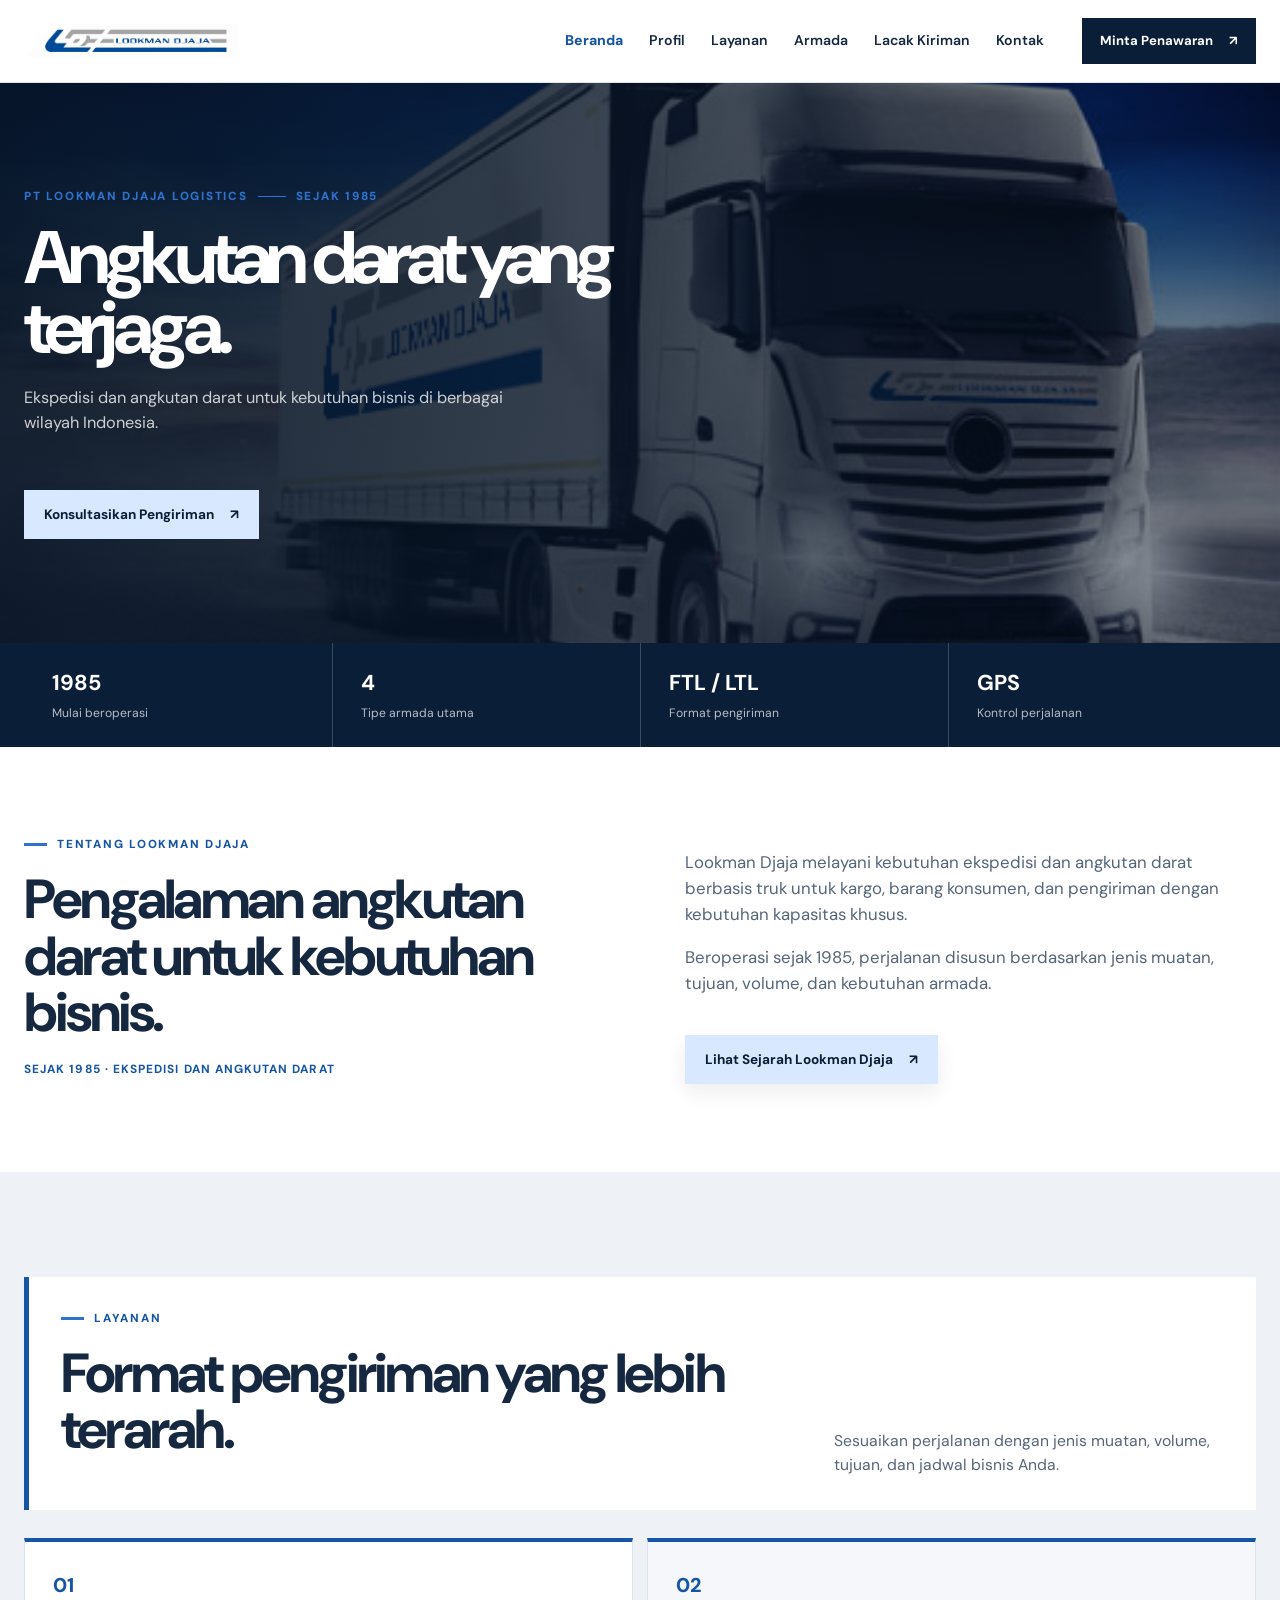
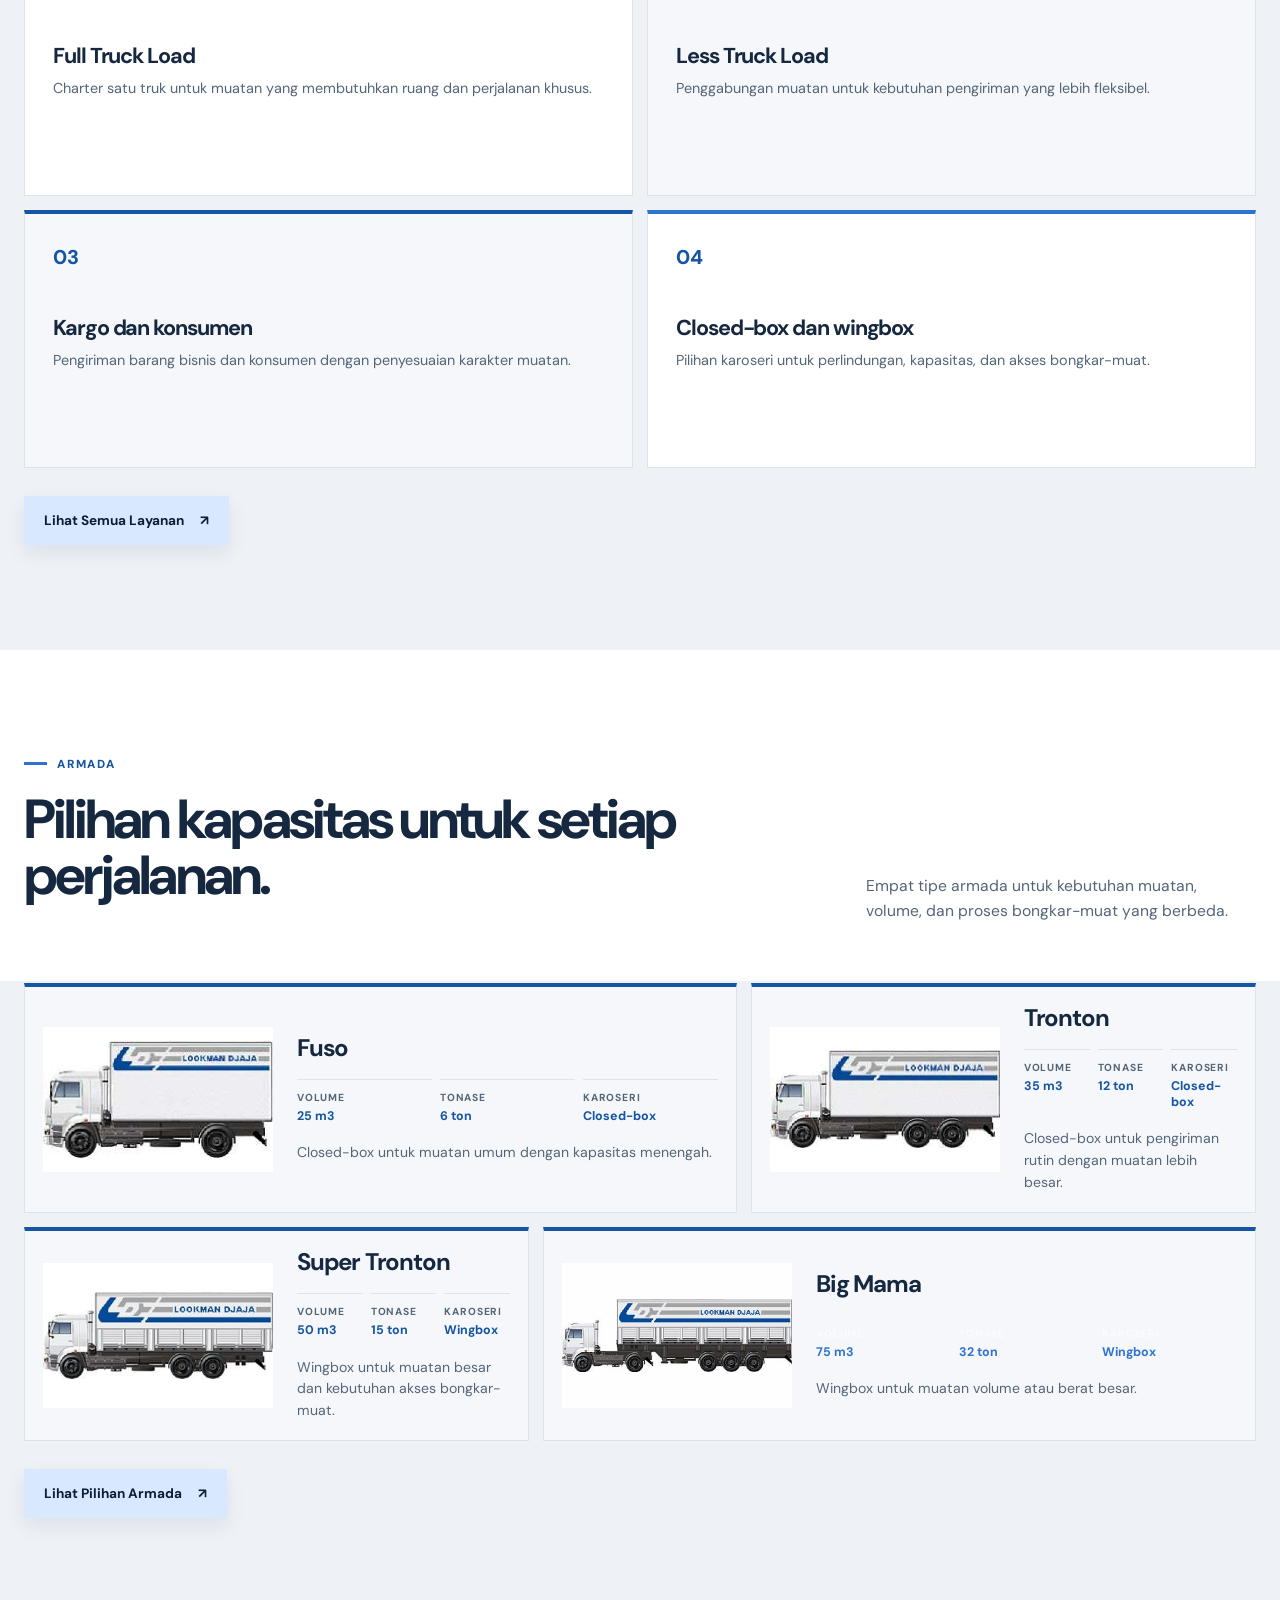
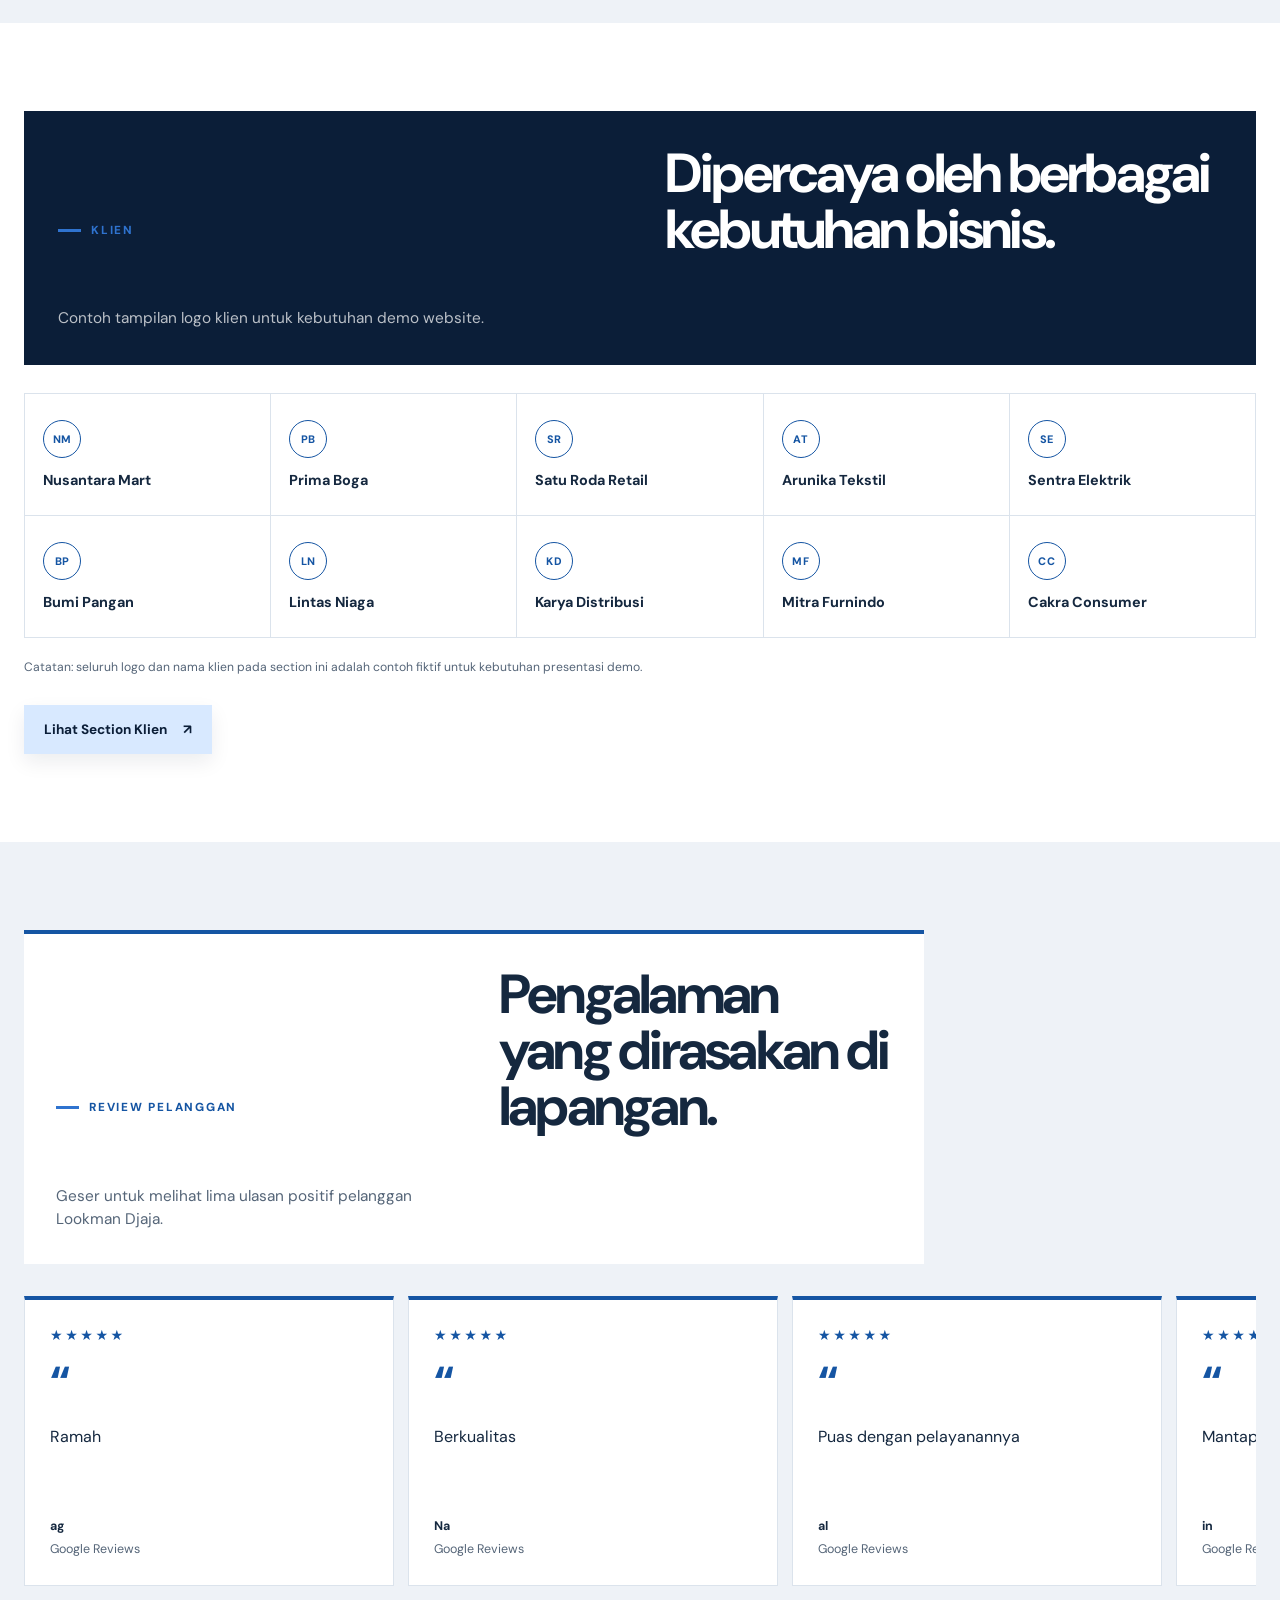
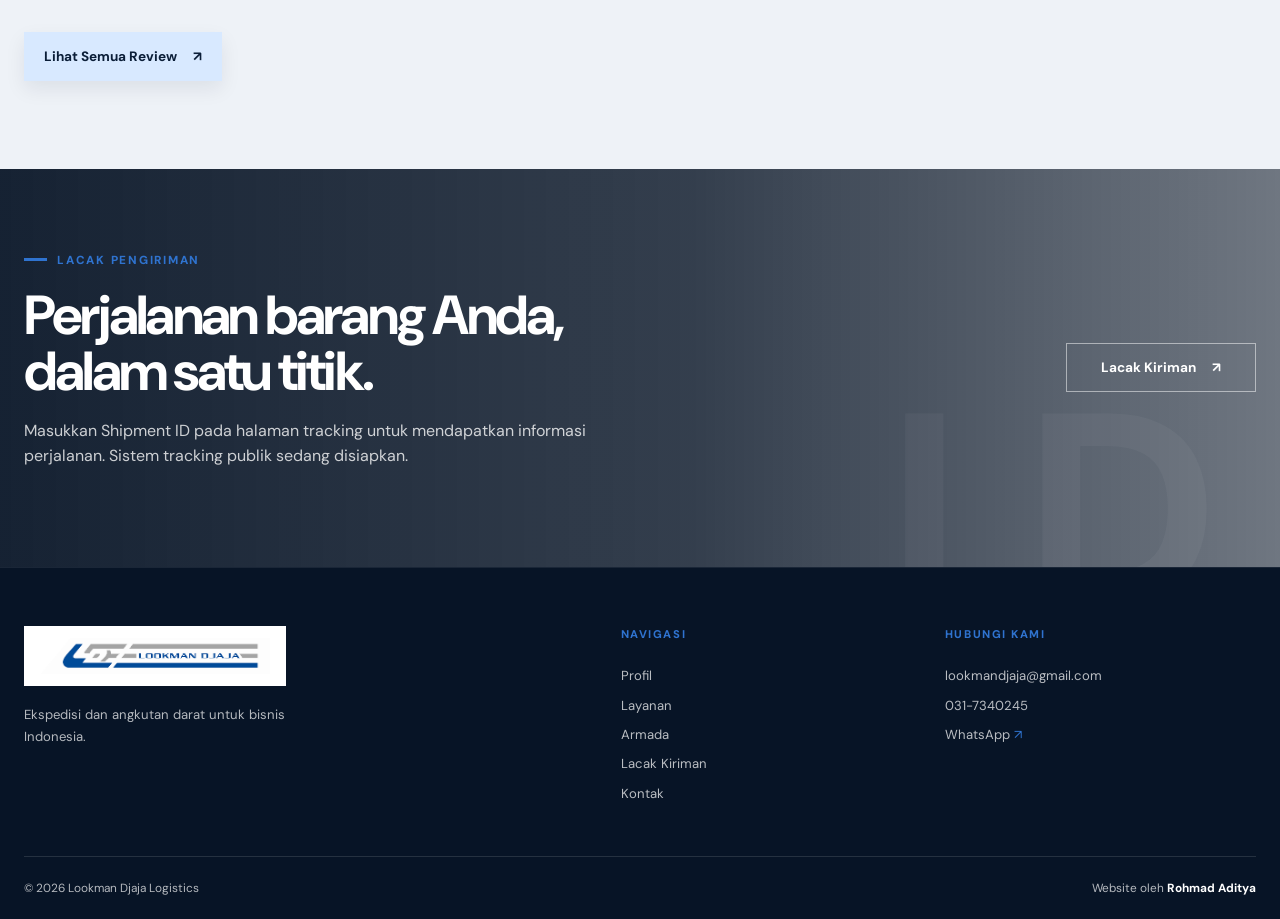
==== commit 47815877: "refine: simplify homepage about section" ====
--- a/index.html
+++ b/index.html
@@ -40,7 +40,7 @@
       </div>
     </section>
 
-    <section class="section profile-section home-about-section" id="profil"><div class="container home-section-grid"><div><p class="eyebrow">Tentang Lookman Djaja</p><h2>Berangkat dari pengalaman, bergerak untuk kebutuhan bisnis.</h2><p class="home-about-tag">Sejak 1985 · Ekspedisi dan angkutan darat</p></div><div class="section-copy"><p>Lookman Djaja melayani kebutuhan ekspedisi dan angkutan darat berbasis truk untuk kargo, barang konsumen, dan pengiriman dengan kebutuhan kapasitas khusus.</p><p>Beroperasi sejak 1985, perjalanan disusun berdasarkan jenis muatan, tujuan, volume, dan kebutuhan armada.</p><a class="button home-section-cta" href="profil.html#sejarah">Lihat Sejarah Lookman Djaja <span>↗</span></a></div></div></section>
+    <section class="section profile-section home-about-section" id="profil"><div class="container home-section-grid"><div><p class="eyebrow">Tentang Lookman Djaja</p><h2>Pengalaman angkutan darat untuk kebutuhan bisnis.</h2><p class="home-about-tag">Sejak 1985 · Ekspedisi dan angkutan darat</p></div><div class="section-copy"><p>Lookman Djaja melayani kebutuhan ekspedisi dan angkutan darat berbasis truk untuk kargo, barang konsumen, dan pengiriman dengan kebutuhan kapasitas khusus.</p><p>Beroperasi sejak 1985, perjalanan disusun berdasarkan jenis muatan, tujuan, volume, dan kebutuhan armada.</p><a class="button home-section-cta" href="profil.html#sejarah">Lihat Sejarah Lookman Djaja <span>↗</span></a></div></div></section>
 
     <section class="section services-section home-services-section" id="layanan"><div class="container"><div class="section-heading"><div><p class="eyebrow">Layanan</p><h2>Format pengiriman yang lebih terarah.</h2></div><p>Sesuaikan perjalanan dengan jenis muatan, volume, tujuan, dan jadwal bisnis Anda.</p></div><div class="services-catalog-grid home-services-grid"><article class="service-catalog-card"><span>01</span><h3>Full Truck Load</h3><p>Charter satu truk untuk muatan yang membutuhkan ruang dan perjalanan khusus.</p></article><article class="service-catalog-card"><span>02</span><h3>Less Truck Load</h3><p>Penggabungan muatan untuk kebutuhan pengiriman yang lebih fleksibel.</p></article><article class="service-catalog-card"><span>03</span><h3>Kargo dan konsumen</h3><p>Pengiriman barang bisnis dan konsumen dengan penyesuaian karakter muatan.</p></article><article class="service-catalog-card"><span>04</span><h3>Closed-box dan wingbox</h3><p>Pilihan karoseri untuk perlindungan, kapasitas, dan akses bongkar-muat.</p></article></div><a class="button button-primary home-section-cta" href="layanan.html#layanan-utama">Lihat Semua Layanan <span>↗</span></a></div></section>
 
--- a/css/site.css
+++ b/css/site.css
@@ -122,3 +122,23 @@
 .home-hero{min-height:560px;background:var(--white);color:var(--ink)}.home-hero::after{display:none}.home-hero .hero-overlay{display:none}.home-hero .hero-inner{min-height:560px;grid-template-columns:1fr 1fr;gap:76px}.home-hero .hero-copy{max-width:600px}.home-hero .kicker{color:var(--blue);margin-bottom:18px}.home-hero .kicker span{background:var(--blue)}.home-hero h1{max-width:590px;margin-bottom:22px;color:var(--navy);font-size:clamp(3.2rem,5.8vw,6.2rem);line-height:.94}.home-hero .hero-lead{max-width:500px;margin-bottom:26px;color:var(--text);font-size:1.02rem}.home-hero .hero-actions{gap:0}.home-hero .hero-media{align-self:center;margin:0;padding:12px;background:var(--white);border:1px solid var(--line);box-shadow:var(--shadow)}.home-hero .hero-media img{height:355px}.home-hero .hero-caption{padding:13px 2px 1px;color:var(--muted)}.home-hero .hero-caption strong{color:var(--navy)}
 @media(max-width:1023px){.home-hero .hero-inner{gap:42px}.home-hero .hero-media img{height:300px}}
 @media(max-width:767px){.home-hero{min-height:auto}.home-hero .hero-inner{min-height:0;grid-template-columns:1fr;gap:38px;padding-block:62px}.home-hero h1{font-size:clamp(3rem,13vw,4.4rem)}.home-hero .hero-lead{font-size:.98rem}.home-hero .hero-media{width:100%;margin:0}.home-hero .hero-media img{height:235px}.home-hero .home-section-cta{width:100%}}
+
+/* homepage-hero-dark-background */
+.home-hero{background-image:linear-gradient(90deg,rgba(7,20,38,.94) 0%,rgba(7,20,38,.78) 52%,rgba(7,20,38,.42) 100%),url(../assets/official/profile-01.jpg);background-position:center;background-size:cover;color:var(--white)}.home-hero .hero-inner{grid-template-columns:1fr;min-height:560px}.home-hero .hero-copy{max-width:700px}.home-hero .kicker{color:var(--blue-bright)}.home-hero .kicker span{background:var(--blue-bright)}.home-hero h1{color:var(--white)}.home-hero .hero-lead{color:rgba(255,255,255,.78)}.home-hero .hero-media{display:none}
+@media(max-width:767px){.home-hero .hero-inner{min-height:0}}
+
+/* homepage-tracking-background */
+.home-tracking-section{background:linear-gradient(90deg,rgba(7,20,38,.94) 0%,rgba(7,20,38,.82) 54%,rgba(7,20,38,.58) 100%),url(../assets/images/cta-logistics-hd.jpg) center 55%/cover;color:var(--white)}.home-tracking-section .eyebrow{color:var(--blue-bright)}.home-tracking-section h2{color:var(--white)}.home-tracking-section p:not(.eyebrow){color:rgba(255,255,255,.78)}
+
+/* homepage-tracking-pexels-background */
+.home-tracking-section{background-image:linear-gradient(90deg,rgba(7,20,38,.94) 0%,rgba(7,20,38,.82) 54%,rgba(7,20,38,.58) 100%),url("https://images.pexels.com/photos/39000646/pexels-photo-39000646.jpeg?auto=compress&cs=tinysrgb&w=2400");background-position:center 54%;background-size:cover}
+
+/* shared-cta-pexels-background */
+.compact-cta{background-image:linear-gradient(90deg,rgba(7,20,38,.94) 0%,rgba(7,20,38,.82) 54%,rgba(7,20,38,.58) 100%),url("https://images.pexels.com/photos/39000646/pexels-photo-39000646.jpeg?auto=compress&cs=tinysrgb&w=2400");background-position:center 54%;background-size:cover}
+
+/* internal-page-hero-pexels-variations */
+.page-hero.profile-page{--page-image:url("https://images.pexels.com/photos/3245123/pexels-photo-3245123.jpeg?auto=compress&cs=tinysrgb&w=2400")}.page-hero.services-page{--page-image:url("https://images.pexels.com/photos/5876475/pexels-photo-5876475.jpeg?auto=compress&cs=tinysrgb&w=2400")}.page-hero.fleet-page{--page-image:url("https://images.pexels.com/photos/20882742/pexels-photo-20882742.jpeg?auto=compress&cs=tinysrgb&w=2400")}.page-hero.tracking-page{--page-image:url("https://images.pexels.com/photos/39000646/pexels-photo-39000646.jpeg?auto=compress&cs=tinysrgb&w=2400")}.page-hero.contact-page{--page-image:url("https://images.pexels.com/photos/37907538/pexels-photo-37907538.jpeg?auto=compress&cs=tinysrgb&w=2400")}
+
+/* homepage-about-simple */
+.home-about-section{background:var(--white);padding-block:88px}.home-about-section .home-section-grid{gap:90px}.home-about-section .home-section-grid>div:first-child{padding:0;background:transparent;border-left:0;overflow:visible}.home-about-section .home-section-grid>div:first-child::after{display:none}.home-about-section .home-section-grid>div:first-child .eyebrow{color:var(--blue)}.home-about-section .home-section-grid>div:first-child h2{color:var(--ink)}.home-about-tag{margin-top:20px;color:var(--blue);font-size:.74rem;letter-spacing:.09em}.home-about-section .section-copy{padding-top:14px}
+@media(max-width:767px){.home-about-section{padding-block:64px}.home-about-section .home-section-grid{gap:24px}}
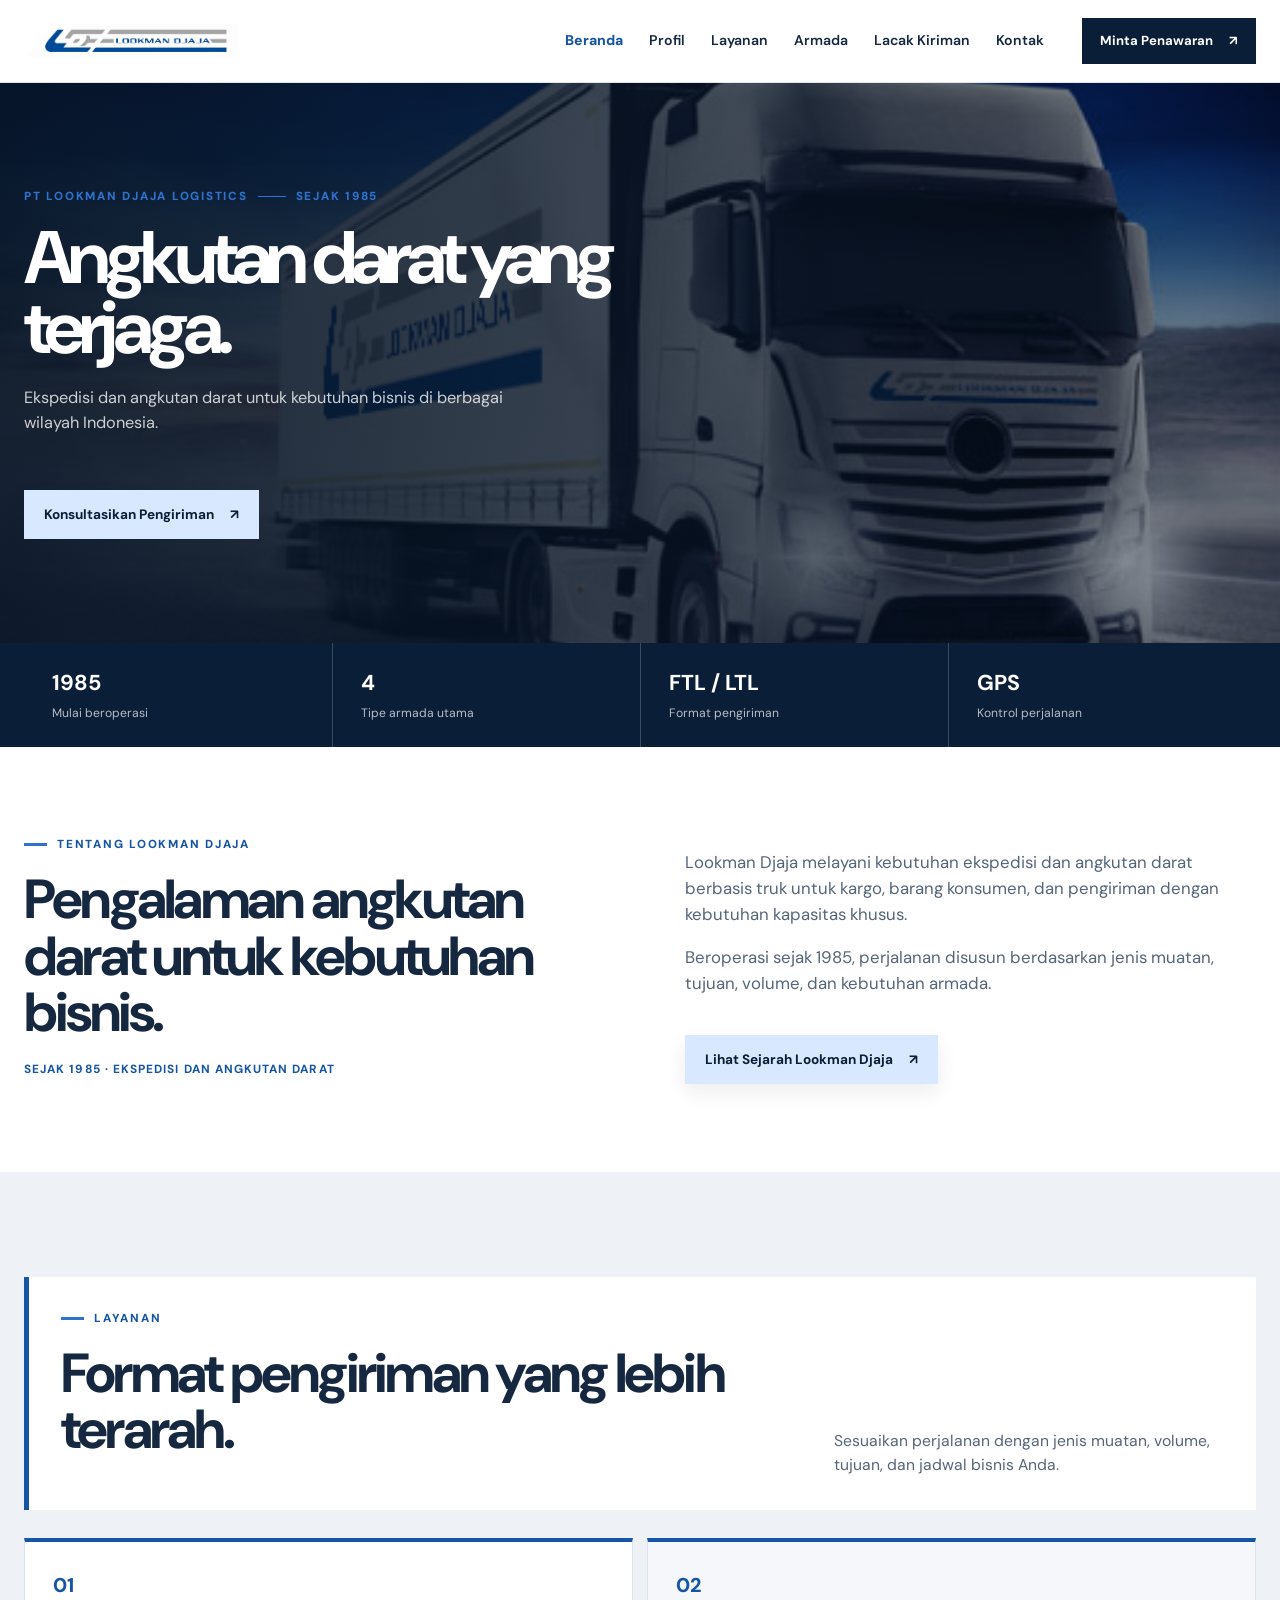
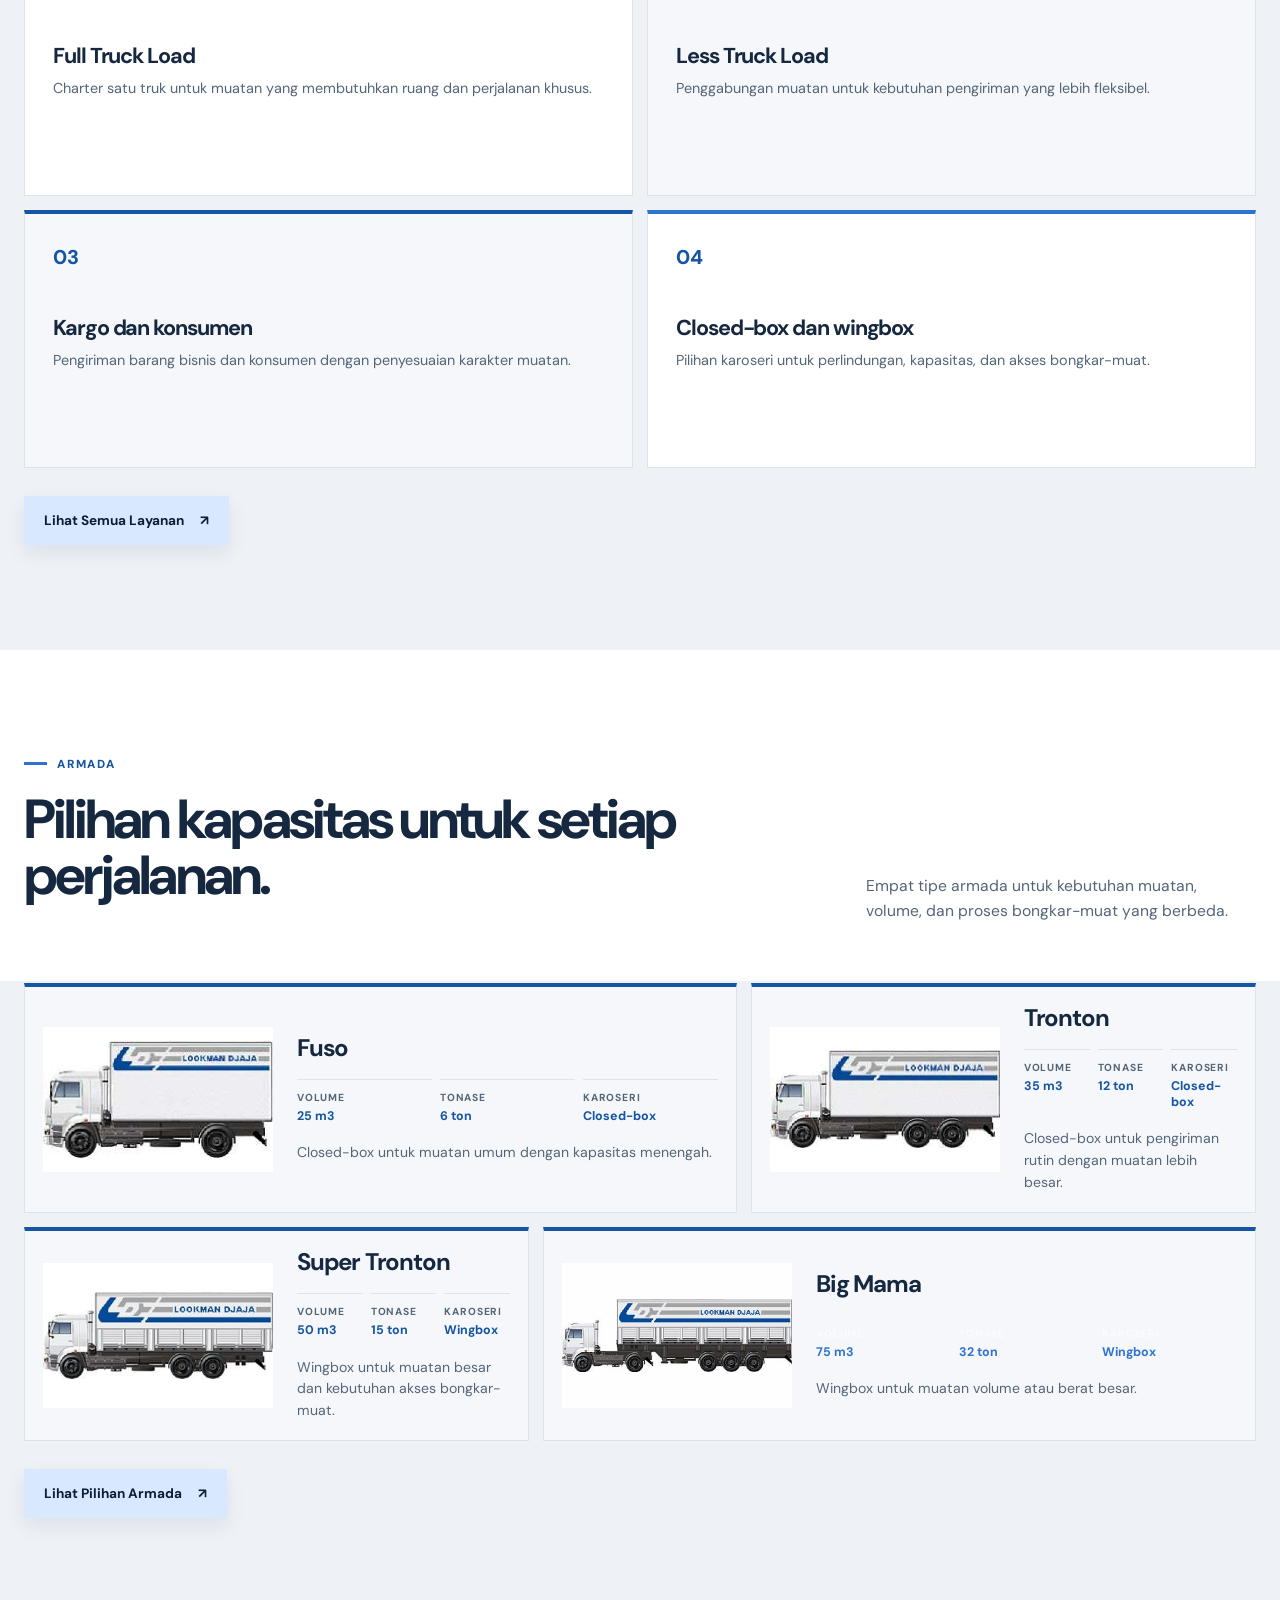
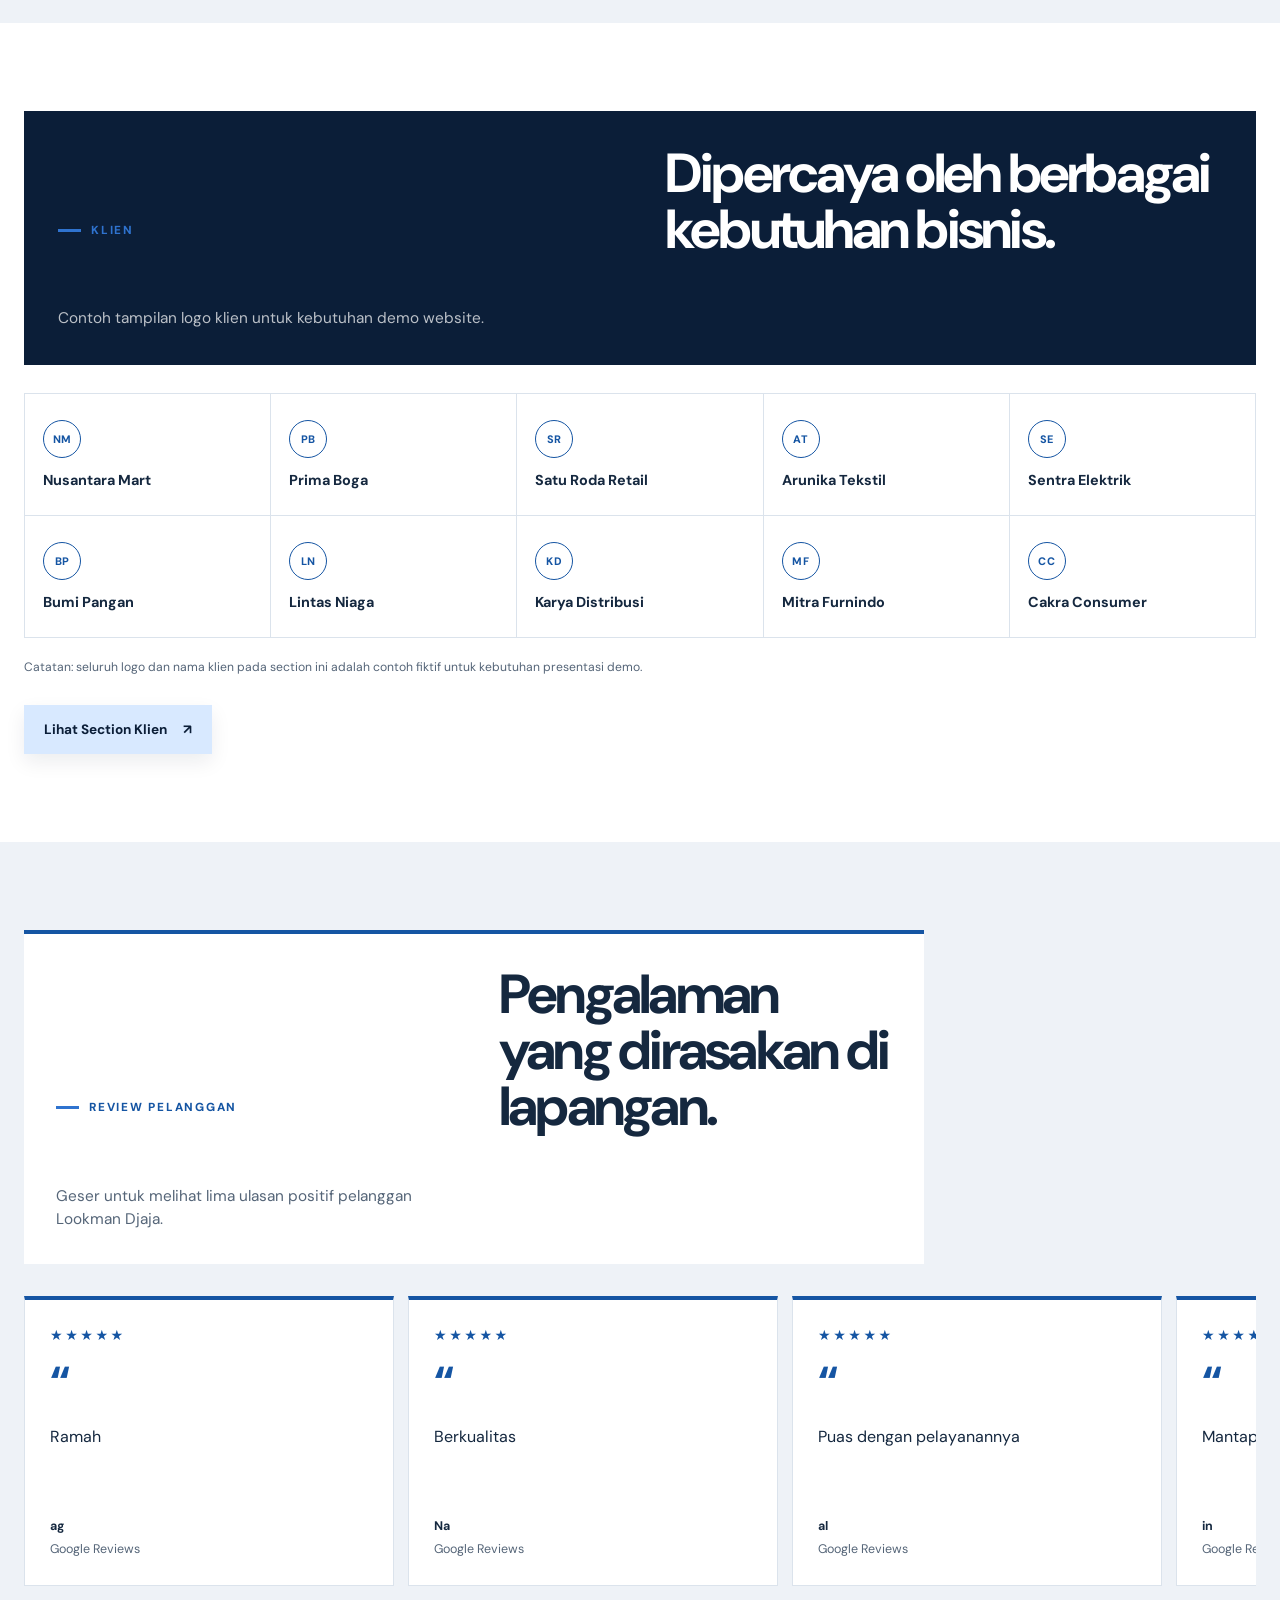
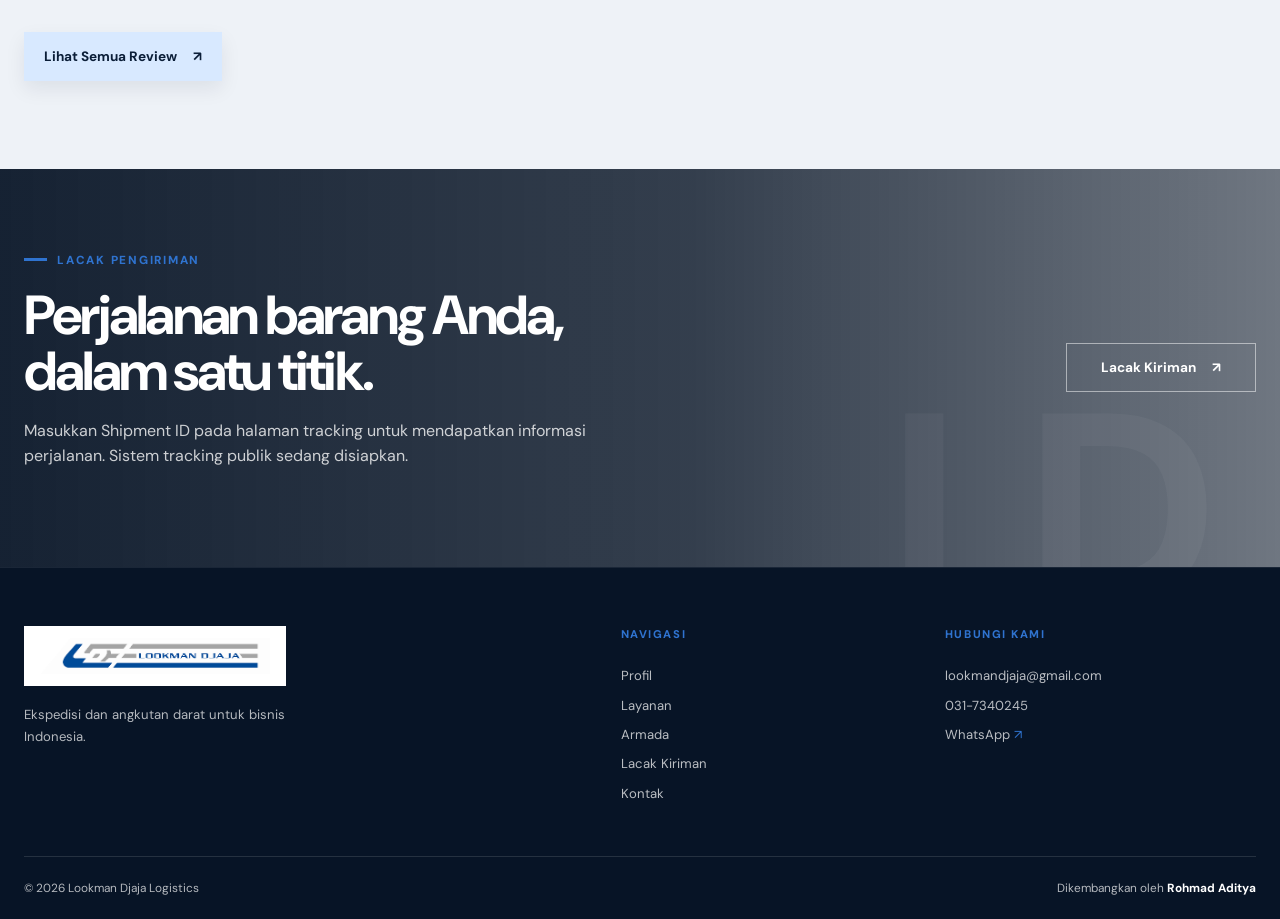
==== commit a2396ebf: "refine: link developer credit to portfolio" ====
--- a/index.html
+++ b/index.html
@@ -3,13 +3,13 @@
 <head>
   <meta charset="utf-8">
   <meta name="viewport" content="width=device-width, initial-scale=1">
-  <title>Lookman Djaja Logistics — Preview</title>
-  <meta name="description" content="Preview homepage Lookman Djaja Logistics untuk layanan ekspedisi dan angkutan darat.">
+  <title>Lookman Djaja Logistics | Ekspedisi dan Angkutan Darat</title>
+  <meta name="description" content="Ekspedisi dan angkutan darat Lookman Djaja Logistics untuk kebutuhan kargo, barang konsumen, dan distribusi bisnis di Indonesia.">
   <link rel="preconnect" href="https://fonts.googleapis.com">
   <link rel="preconnect" href="https://fonts.gstatic.com" crossorigin>
   <link href="https://fonts.googleapis.com/css2?family=DM+Sans:wght@400;500;600;700;800&display=swap" rel="stylesheet">
   <link rel="stylesheet" href="css/site.css">
-</head>
+<link rel="canonical" href="https://www.lookmandjaja.com/"><meta name="robots" content="index,follow"><meta name="author" content="Lookman Djaja Logistics"><meta name="theme-color" content="#0b1e38"><meta property="og:type" content="website"><meta property="og:locale" content="id_ID"><meta property="og:site_name" content="Lookman Djaja Logistics"><meta property="og:title" content="Lookman Djaja Logistics | Ekspedisi dan Angkutan Darat"><meta property="og:description" content="Ekspedisi dan angkutan darat Lookman Djaja Logistics untuk kebutuhan kargo, barang konsumen, dan distribusi bisnis di Indonesia."><meta property="og:url" content="https://www.lookmandjaja.com/"><meta property="og:image" content="https://www.lookmandjaja.com/assets/images/cta-logistics-hd.jpg"><meta name="twitter:card" content="summary_large_image"><meta name="twitter:title" content="Lookman Djaja Logistics | Ekspedisi dan Angkutan Darat"><meta name="twitter:description" content="Ekspedisi dan angkutan darat Lookman Djaja Logistics untuk kebutuhan kargo, barang konsumen, dan distribusi bisnis di Indonesia."><meta name="twitter:image" content="https://www.lookmandjaja.com/assets/images/cta-logistics-hd.jpg"><script type="application/ld+json">{"@context":"https://schema.org","@graph":[{"@type":"Organization","@id":"https://www.lookmandjaja.com/#organization","name":"Lookman Djaja Logistics","url":"https://www.lookmandjaja.com/","logo":"https://www.lookmandjaja.com/assets/official/lookman-logo.png","foundingDate":"1985","email":"lookmandjaja@gmail.com","telephone":"+62317340245","areaServed":"Indonesia"},{"@type":"WebSite","@id":"https://www.lookmandjaja.com/#website","url":"https://www.lookmandjaja.com/","name":"Lookman Djaja Logistics","publisher":{"@id":"https://www.lookmandjaja.com/#organization"},"inLanguage":"id-ID"}]}</script></head>
 <body>
   <header class="site-header"><div class="container header-inner"><a class="brand" href="index.html" aria-label="Lookman Djaja Logistics"><img src="assets/official/lookman-logo.png" alt="Lookman Djaja Logistics" width="505" height="79"></a><button class="menu-toggle" type="button" aria-label="Buka menu" data-menu>☰</button><nav class="main-nav" data-nav aria-label="Navigasi utama"><a class="active" href="index.html">Beranda</a><a class="" href="profil.html">Profil</a><a class="" href="layanan.html">Layanan</a><a class="" href="armada.html">Armada</a><a class="" href="tracking.html">Lacak Kiriman</a><a class="" href="kontak.html">Kontak</a></nav><a class="header-cta" href="https://wa.me/6281213283987" target="_blank" rel="noopener">Minta Penawaran <span>↗</span></a></div></header>
 
@@ -53,6 +53,6 @@
     <section class="section tracking-section home-tracking-section" id="tracking"><div class="container tracking-inner"><div><p class="eyebrow">Lacak Pengiriman</p><h2>Perjalanan barang Anda, dalam satu titik.</h2><p>Masukkan Shipment ID pada halaman tracking untuk mendapatkan informasi perjalanan. Sistem tracking publik sedang disiapkan.</p></div><div class="tracking-actions"><a class="button button-light" href="tracking.html">Lacak Kiriman <span>↗</span></a></div></div></section>
   </main>
 
-  <footer class="footer"><div class="container footer-grid"><div class="footer-brand"><a class="footer-logo" href="index.html" aria-label="Lookman Djaja Logistics"><img src="assets/official/lookman-logo.png" alt="Lookman Djaja Logistics" width="505" height="79"></a><p>Ekspedisi dan angkutan darat untuk bisnis Indonesia.</p></div><div class="footer-links"><p class="footer-label">Navigasi</p><a href="profil.html">Profil</a><a href="layanan.html">Layanan</a><a href="armada.html">Armada</a><a href="tracking.html">Lacak Kiriman</a><a href="kontak.html">Kontak</a></div><div class="footer-contact"><p class="footer-label">Hubungi kami</p><a href="mailto:lookmandjaja@gmail.com">lookmandjaja@gmail.com</a><a href="tel:+62317340245">031-7340245</a><a href="https://wa.me/6281213283987" target="_blank" rel="noopener">WhatsApp <span>↗</span></a></div><div class="footer-bottom"><span>© 2026 Lookman Djaja Logistics</span><span>Website oleh <strong>Rohmad Aditya</strong></span></div></div></footer>
+  <footer class="footer"><div class="container footer-grid"><div class="footer-brand"><a class="footer-logo" href="index.html" aria-label="Lookman Djaja Logistics"><img src="assets/official/lookman-logo.png" alt="Lookman Djaja Logistics" width="505" height="79"></a><p>Ekspedisi dan angkutan darat untuk bisnis Indonesia.</p></div><div class="footer-links"><p class="footer-label">Navigasi</p><a href="profil.html">Profil</a><a href="layanan.html">Layanan</a><a href="armada.html">Armada</a><a href="tracking.html">Lacak Kiriman</a><a href="kontak.html">Kontak</a></div><div class="footer-contact"><p class="footer-label">Hubungi kami</p><a href="mailto:lookmandjaja@gmail.com">lookmandjaja@gmail.com</a><a href="tel:+62317340245">031-7340245</a><a href="https://wa.me/6281213283987" target="_blank" rel="noopener">WhatsApp <span>↗</span></a></div><div class="footer-bottom"><span>© 2026 Lookman Djaja Logistics</span><span>Dikembangkan oleh <a href="https://rohmadaditya.my.id" target="_blank" rel="noopener"><strong>Rohmad Aditya</strong></a></span></div></div></footer>
 <script src="js/site.js" defer></script></body>
 </html>
--- a/css/site.css
+++ b/css/site.css
@@ -97,7 +97,7 @@
 @media(max-width:767px){.home-services-grid{grid-template-columns:1fr}.home-fleet-grid{grid-template-columns:1fr}.home-client-logos{grid-template-columns:repeat(2,1fr)}.home-tracking-section .button{width:100%}}
 
 /* homepage-visual-variety */
-.home-about-section{padding-block:84px}.home-about-section .home-section-grid{gap:72px}.home-about-section .home-section-grid>div:first-child{position:relative;padding:42px 42px 46px;background:var(--sky);border-left:5px solid var(--blue);overflow:hidden}.home-about-section .home-section-grid>div:first-child::after{content:"01";position:absolute;right:22px;bottom:-18px;color:rgba(20,86,214,.08);font-size:9rem;font-weight:800;line-height:1}.home-about-section .home-section-grid>div:first-child>*{position:relative;z-index:1}.home-about-section .section-copy{padding-top:28px}.home-services-section{background:#eef2f7}.home-services-section .section-heading{padding:32px;background:var(--white);border-left:5px solid var(--blue);margin-bottom:28px}.home-services-grid{grid-template-columns:repeat(2,1fr);gap:14px}.home-services-grid .service-catalog-card{min-height:258px}.home-services-grid .service-catalog-card:first-child{background:var(--navy);border-color:var(--navy);border-top-color:var(--blue-bright)}.home-services-grid .service-catalog-card:first-child h3{color:var(--white)}.home-services-grid .service-catalog-card:first-child p{color:rgba(255,255,255,.72)}.home-services-grid .service-catalog-card:first-child>span{color:var(--blue-bright)}.home-services-grid .service-catalog-card:nth-child(4){background:var(--white);border-top-color:var(--blue-bright)}.home-fleet-section{background:linear-gradient(180deg,var(--white) 0 34%,#eef2f7 34% 100%)}.home-fleet-section .section-heading{padding-bottom:28px}.home-fleet-grid{grid-template-columns:repeat(12,1fr);gap:14px}.home-fleet-grid .fleet-catalog-card{grid-column:span 6}.home-fleet-grid .fleet-catalog-card:nth-child(1){grid-column:span 7}.home-fleet-grid .fleet-catalog-card:nth-child(2){grid-column:span 5}.home-fleet-grid .fleet-catalog-card:nth-child(3){grid-column:span 5}.home-fleet-grid .fleet-catalog-card:nth-child(4){grid-column:span 7}.home-fleet-grid .fleet-catalog-image{min-height:145px}.home-clients-section{background:var(--white)}.home-clients-section .profile-clients-heading{max-width:none;margin-bottom:28px;padding:34px;background:var(--navy);color:var(--white)}.home-clients-section .profile-clients-heading h2{color:var(--white)}.home-clients-section .profile-clients-heading .eyebrow{color:var(--blue-bright)}.home-clients-section .profile-clients-heading>p:last-child{color:rgba(255,255,255,.72)}.home-review-section{background:#eef2f7}.home-review-section .service-reviews-heading{padding:32px;background:var(--white);border-top:4px solid var(--blue)}.home-tracking-section{background:var(--navy);position:relative;overflow:hidden}.home-tracking-section::after{content:"LD";position:absolute;right:5%;bottom:-80px;color:rgba(255,255,255,.04);font-size:17rem;font-weight:800;line-height:1}.home-tracking-section .tracking-inner{position:relative;z-index:1}.home-tracking-section .tracking-actions{align-self:center}
+.home-about-section{padding-block:84px}.home-about-section .home-section-grid{gap:72px}.home-about-section .home-section-grid>div:first-child{position:relative;padding:42px 42px 46px;background:var(--sky);border-left:5px solid var(--blue);overflow:hidden}.home-about-section .home-section-grid>div:first-child>*{position:relative;z-index:1}.home-about-section .section-copy{padding-top:28px}.home-services-section{background:#eef2f7}.home-services-section .section-heading{padding:32px;background:var(--white);border-left:5px solid var(--blue);margin-bottom:28px}.home-services-grid{grid-template-columns:repeat(2,1fr);gap:14px}.home-services-grid .service-catalog-card{min-height:258px}.home-services-grid .service-catalog-card:first-child{background:var(--navy);border-color:var(--navy);border-top-color:var(--blue-bright)}.home-services-grid .service-catalog-card:first-child h3{color:var(--white)}.home-services-grid .service-catalog-card:first-child p{color:rgba(255,255,255,.72)}.home-services-grid .service-catalog-card:first-child>span{color:var(--blue-bright)}.home-services-grid .service-catalog-card:nth-child(4){background:var(--white);border-top-color:var(--blue-bright)}.home-fleet-section{background:linear-gradient(180deg,var(--white) 0 34%,#eef2f7 34% 100%)}.home-fleet-section .section-heading{padding-bottom:28px}.home-fleet-grid{grid-template-columns:repeat(12,1fr);gap:14px}.home-fleet-grid .fleet-catalog-card{grid-column:span 6}.home-fleet-grid .fleet-catalog-card:nth-child(1){grid-column:span 7}.home-fleet-grid .fleet-catalog-card:nth-child(2){grid-column:span 5}.home-fleet-grid .fleet-catalog-card:nth-child(3){grid-column:span 5}.home-fleet-grid .fleet-catalog-card:nth-child(4){grid-column:span 7}.home-fleet-grid .fleet-catalog-image{min-height:145px}.home-clients-section{background:var(--white)}.home-clients-section .profile-clients-heading{max-width:none;margin-bottom:28px;padding:34px;background:var(--navy);color:var(--white)}.home-clients-section .profile-clients-heading h2{color:var(--white)}.home-clients-section .profile-clients-heading .eyebrow{color:var(--blue-bright)}.home-clients-section .profile-clients-heading>p:last-child{color:rgba(255,255,255,.72)}.home-review-section{background:#eef2f7}.home-review-section .service-reviews-heading{padding:32px;background:var(--white);border-top:4px solid var(--blue)}.home-tracking-section{background:var(--navy);position:relative;overflow:hidden}.home-tracking-section::after{content:"LD";position:absolute;right:5%;bottom:-80px;color:rgba(255,255,255,.04);font-size:17rem;font-weight:800;line-height:1}.home-tracking-section .tracking-inner{position:relative;z-index:1}.home-tracking-section .tracking-actions{align-self:center}
 @media(max-width:1023px){.home-fleet-grid{grid-template-columns:repeat(2,1fr)}.home-fleet-grid .fleet-catalog-card,.home-fleet-grid .fleet-catalog-card:nth-child(1),.home-fleet-grid .fleet-catalog-card:nth-child(2),.home-fleet-grid .fleet-catalog-card:nth-child(3),.home-fleet-grid .fleet-catalog-card:nth-child(4){grid-column:auto}}
 @media(max-width:767px){.home-about-section .home-section-grid>div:first-child{padding:30px 26px 34px}.home-services-grid{grid-template-columns:1fr}.home-services-section .section-heading,.home-review-section .service-reviews-heading,.home-clients-section .profile-clients-heading{padding:26px}.home-fleet-section{background:linear-gradient(180deg,var(--white) 0 24%,#eef2f7 24% 100%)}.home-fleet-grid{grid-template-columns:1fr}.home-fleet-grid .fleet-catalog-card,.home-fleet-grid .fleet-catalog-card:nth-child(1),.home-fleet-grid .fleet-catalog-card:nth-child(2),.home-fleet-grid .fleet-catalog-card:nth-child(3),.home-fleet-grid .fleet-catalog-card:nth-child(4){grid-column:auto}.home-tracking-section::after{font-size:10rem;bottom:-35px}}
 
@@ -142,3 +142,6 @@
 /* homepage-about-simple */
 .home-about-section{background:var(--white);padding-block:88px}.home-about-section .home-section-grid{gap:90px}.home-about-section .home-section-grid>div:first-child{padding:0;background:transparent;border-left:0;overflow:visible}.home-about-section .home-section-grid>div:first-child::after{display:none}.home-about-section .home-section-grid>div:first-child .eyebrow{color:var(--blue)}.home-about-section .home-section-grid>div:first-child h2{color:var(--ink)}.home-about-tag{margin-top:20px;color:var(--blue);font-size:.74rem;letter-spacing:.09em}.home-about-section .section-copy{padding-top:14px}
 @media(max-width:767px){.home-about-section{padding-block:64px}.home-about-section .home-section-grid{gap:24px}}
+
+/* homepage-services-fourth-hover */
+.home-services-grid .service-catalog-card:nth-child(4):hover{background:var(--navy);border-color:var(--navy);border-top-color:var(--blue-bright);color:var(--white);transform:translateY(-5px);box-shadow:var(--shadow)}.home-services-grid .service-catalog-card:nth-child(4):hover h3{color:var(--white)}.home-services-grid .service-catalog-card:nth-child(4):hover p{color:rgba(255,255,255,.72)}.home-services-grid .service-catalog-card:nth-child(4):hover>span{color:var(--blue-bright)}
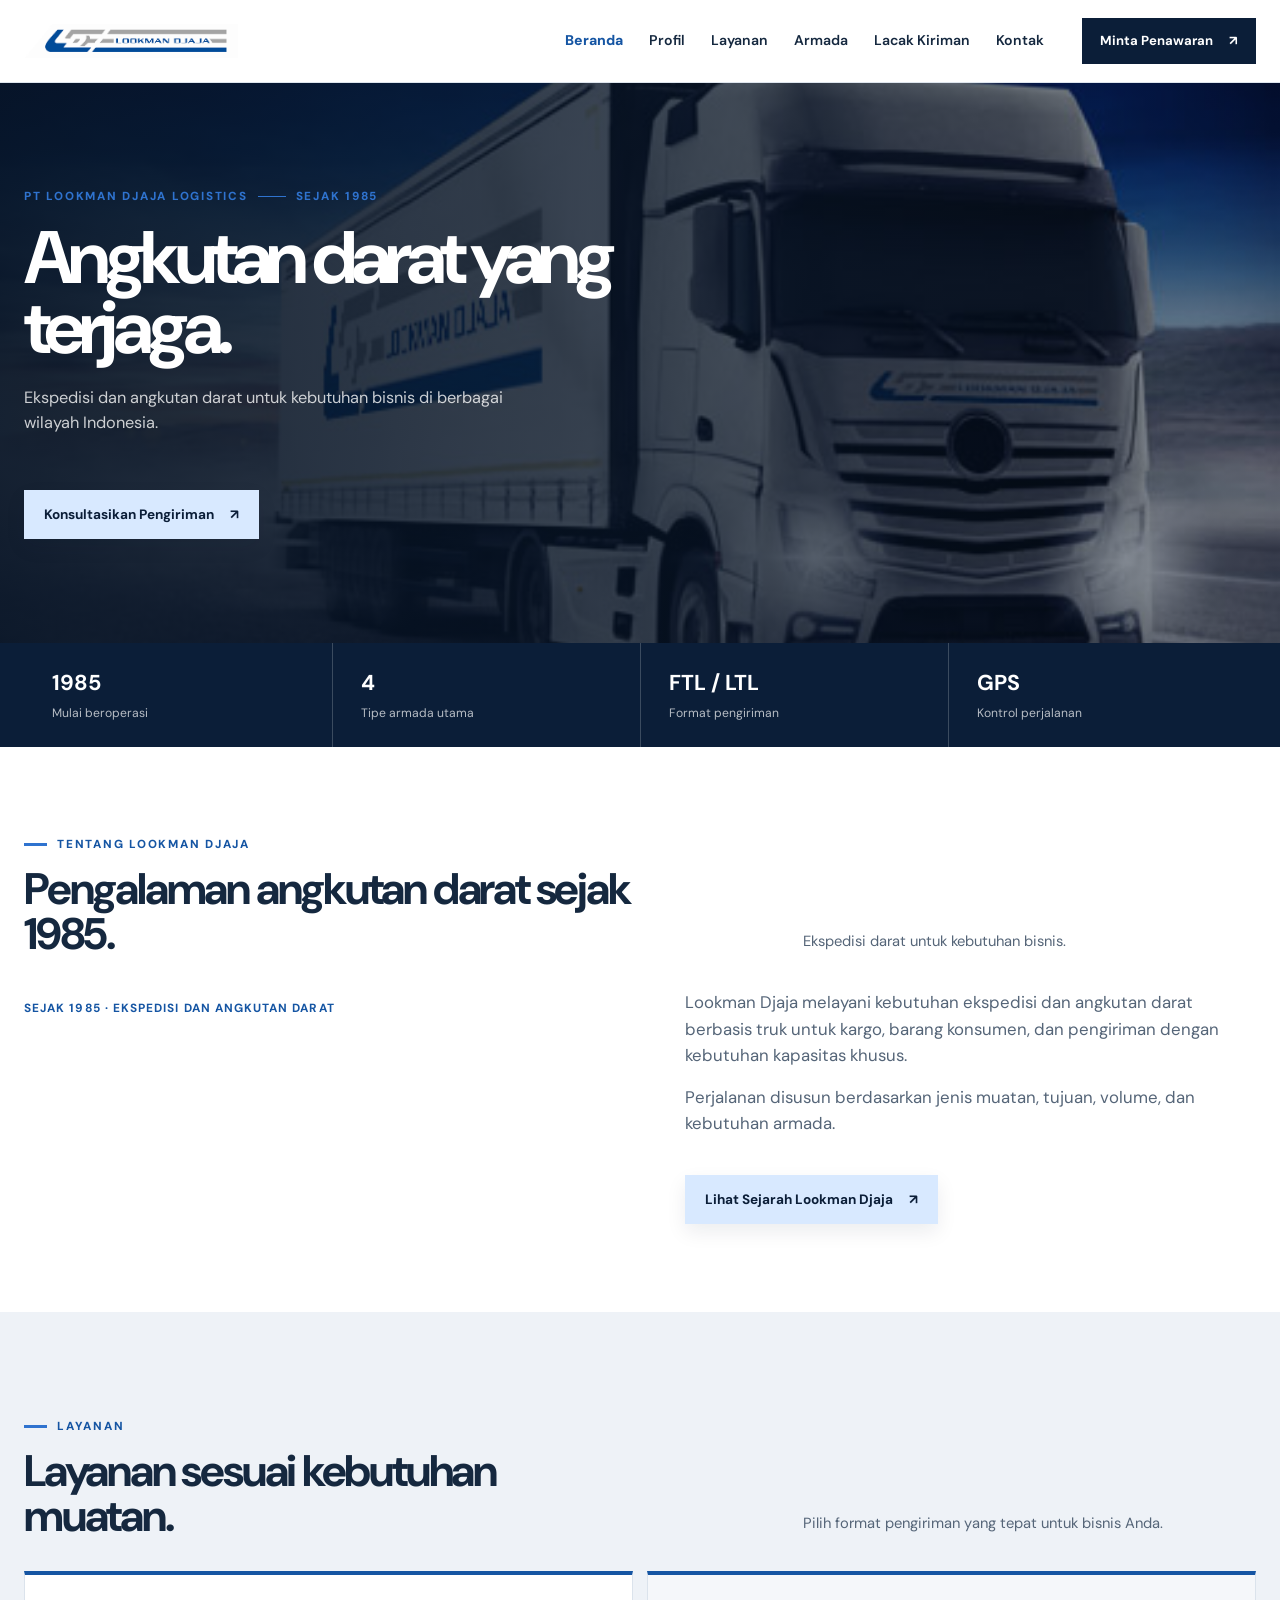
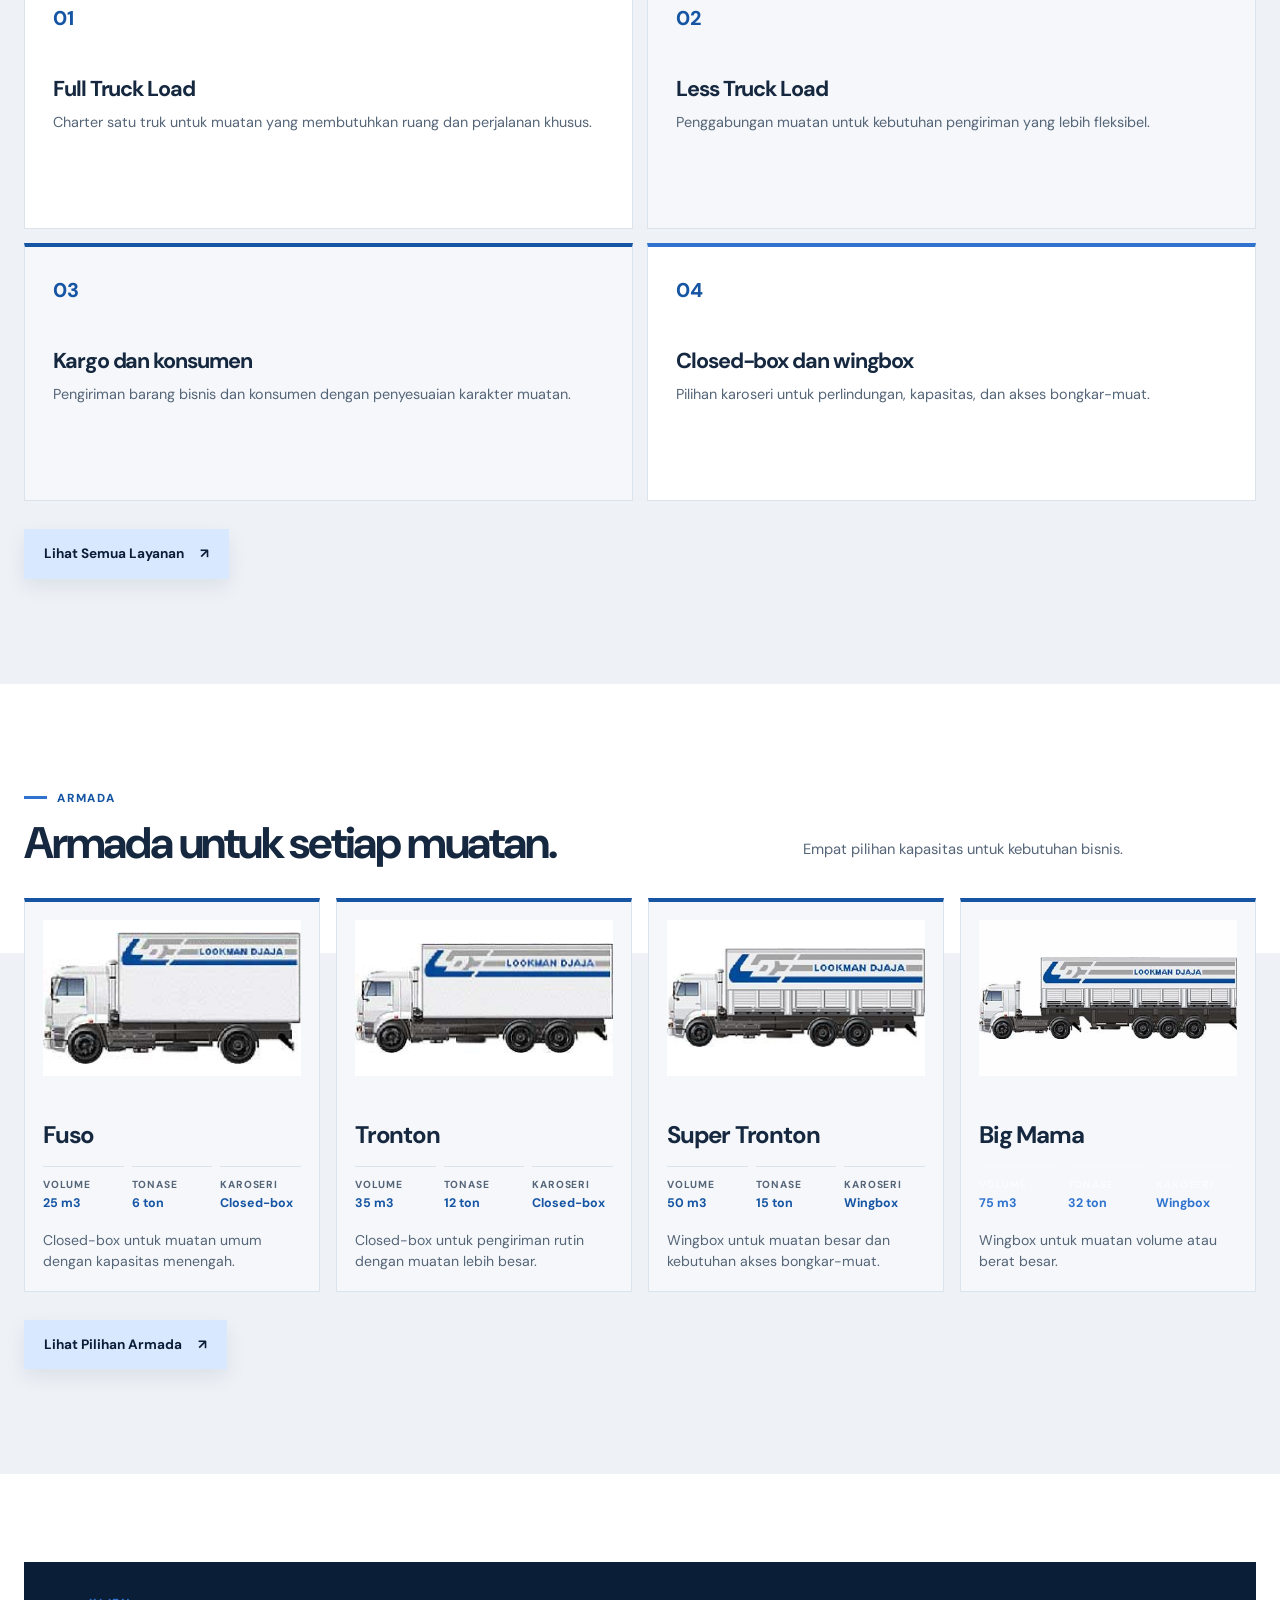
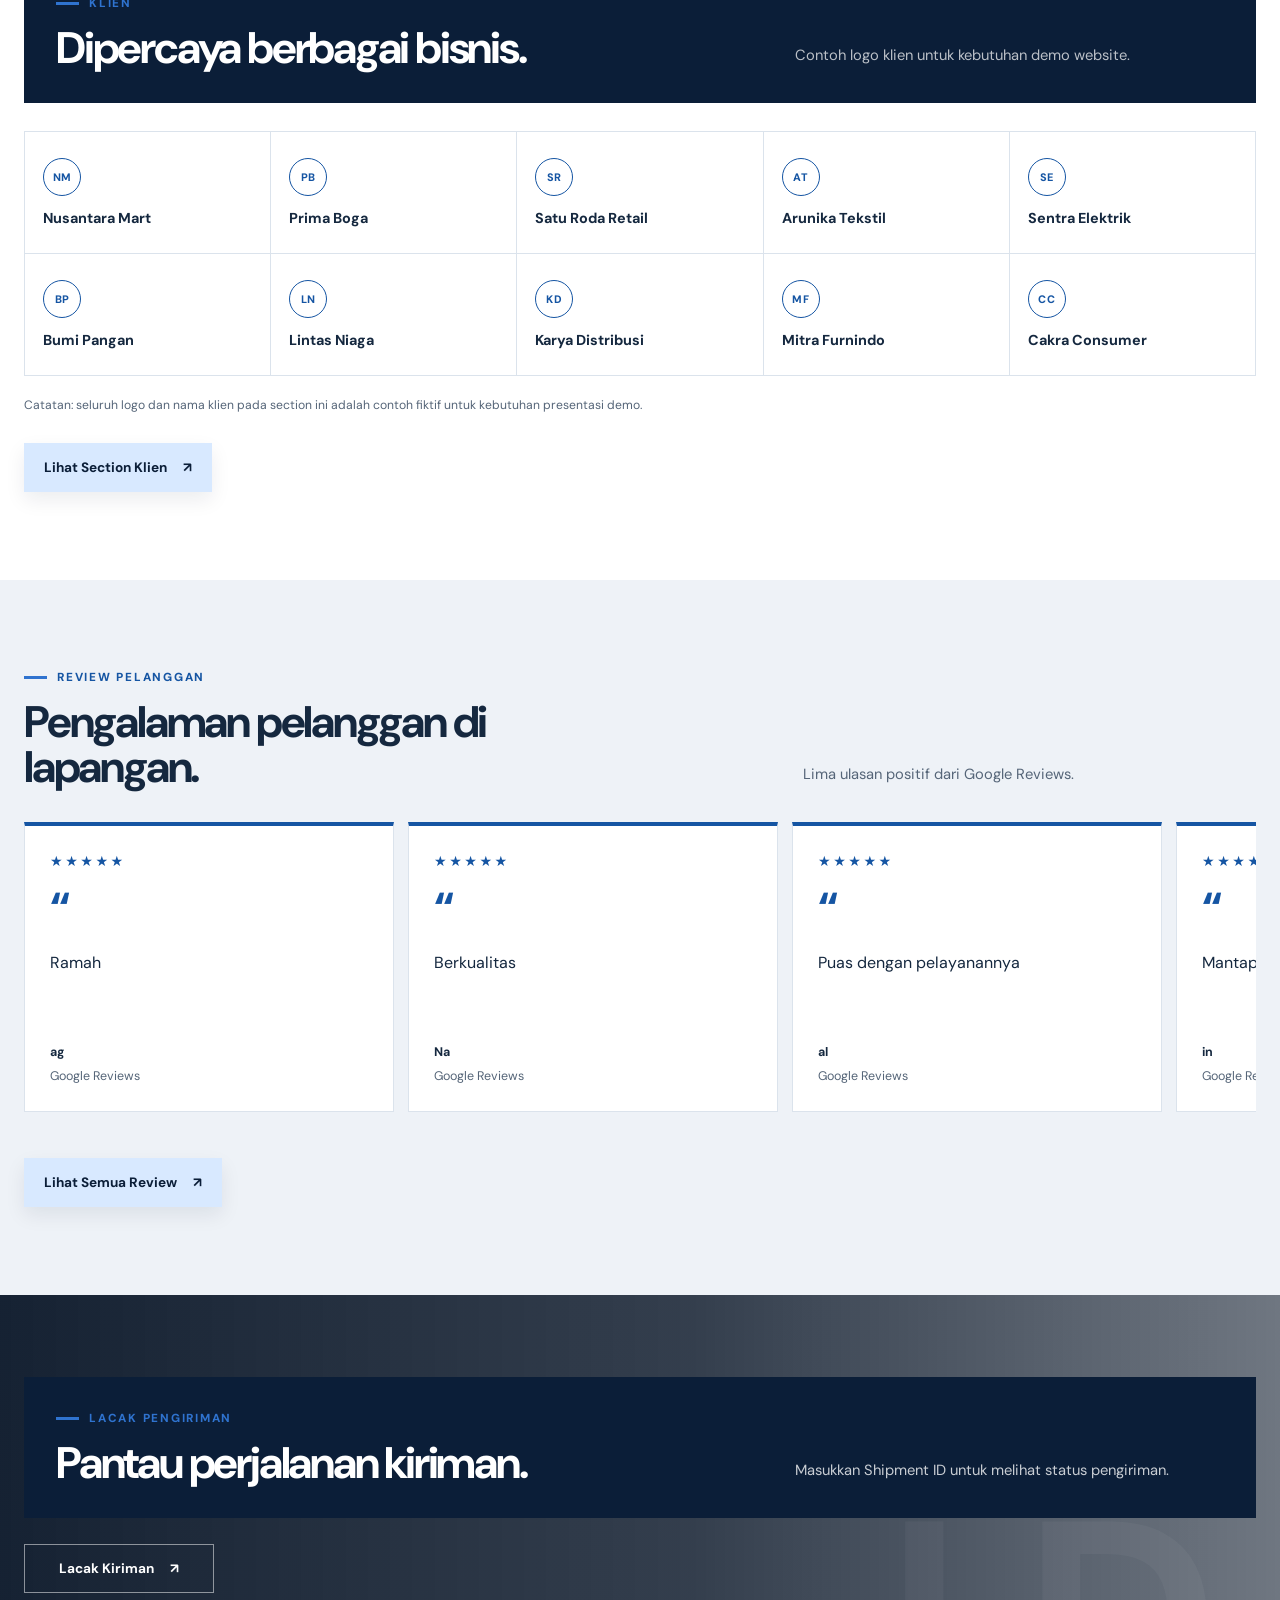
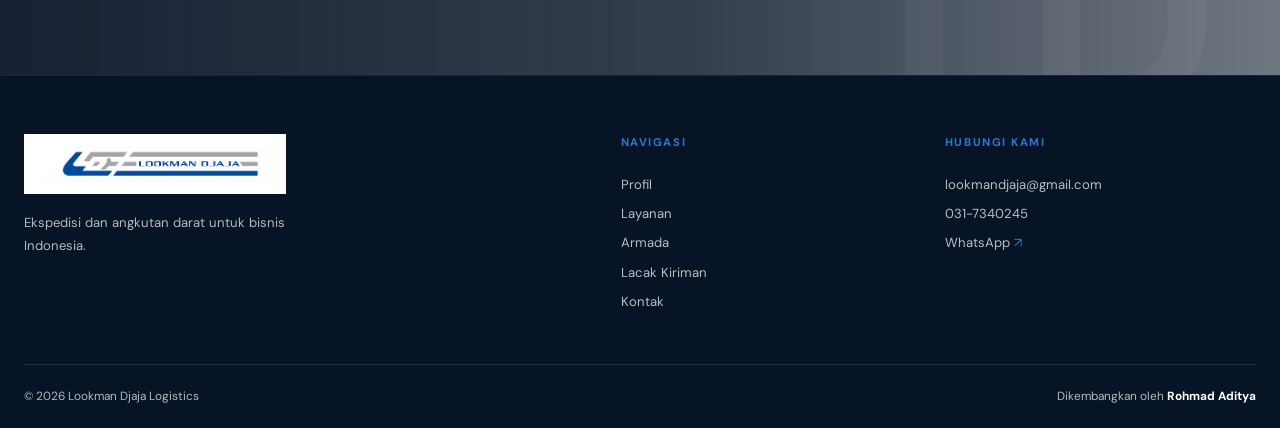
==== commit 7607b1b4: "refine: balance homepage fleet and section headers" ====
--- a/index.html
+++ b/index.html
@@ -40,17 +40,17 @@
       </div>
     </section>
 
-    <section class="section profile-section home-about-section" id="profil"><div class="container home-section-grid"><div><p class="eyebrow">Tentang Lookman Djaja</p><h2>Pengalaman angkutan darat untuk kebutuhan bisnis.</h2><p class="home-about-tag">Sejak 1985 · Ekspedisi dan angkutan darat</p></div><div class="section-copy"><p>Lookman Djaja melayani kebutuhan ekspedisi dan angkutan darat berbasis truk untuk kargo, barang konsumen, dan pengiriman dengan kebutuhan kapasitas khusus.</p><p>Beroperasi sejak 1985, perjalanan disusun berdasarkan jenis muatan, tujuan, volume, dan kebutuhan armada.</p><a class="button home-section-cta" href="profil.html#sejarah">Lihat Sejarah Lookman Djaja <span>↗</span></a></div></div></section>
+    <section class="section profile-section home-about-section" id="profil"><div class="container"><div class="home-section-heading"><div><p class="eyebrow">Tentang Lookman Djaja</p><h2>Pengalaman angkutan darat sejak 1985.</h2></div><p>Ekspedisi darat untuk kebutuhan bisnis.</p></div><div class="home-about-grid"><div class="home-about-tag">Sejak 1985 · Ekspedisi dan angkutan darat</div><div class="section-copy"><p>Lookman Djaja melayani kebutuhan ekspedisi dan angkutan darat berbasis truk untuk kargo, barang konsumen, dan pengiriman dengan kebutuhan kapasitas khusus.</p><p>Perjalanan disusun berdasarkan jenis muatan, tujuan, volume, dan kebutuhan armada.</p><a class="button home-section-cta" href="profil.html#sejarah">Lihat Sejarah Lookman Djaja <span>↗</span></a></div></div></div></section>
 
-    <section class="section services-section home-services-section" id="layanan"><div class="container"><div class="section-heading"><div><p class="eyebrow">Layanan</p><h2>Format pengiriman yang lebih terarah.</h2></div><p>Sesuaikan perjalanan dengan jenis muatan, volume, tujuan, dan jadwal bisnis Anda.</p></div><div class="services-catalog-grid home-services-grid"><article class="service-catalog-card"><span>01</span><h3>Full Truck Load</h3><p>Charter satu truk untuk muatan yang membutuhkan ruang dan perjalanan khusus.</p></article><article class="service-catalog-card"><span>02</span><h3>Less Truck Load</h3><p>Penggabungan muatan untuk kebutuhan pengiriman yang lebih fleksibel.</p></article><article class="service-catalog-card"><span>03</span><h3>Kargo dan konsumen</h3><p>Pengiriman barang bisnis dan konsumen dengan penyesuaian karakter muatan.</p></article><article class="service-catalog-card"><span>04</span><h3>Closed-box dan wingbox</h3><p>Pilihan karoseri untuk perlindungan, kapasitas, dan akses bongkar-muat.</p></article></div><a class="button button-primary home-section-cta" href="layanan.html#layanan-utama">Lihat Semua Layanan <span>↗</span></a></div></section>
+    <section class="section services-section home-services-section" id="layanan"><div class="container"><div class="home-section-heading"><div><p class="eyebrow">Layanan</p><h2>Layanan sesuai kebutuhan muatan.</h2></div><p>Pilih format pengiriman yang tepat untuk bisnis Anda.</p></div><div class="services-catalog-grid home-services-grid"><article class="service-catalog-card"><span>01</span><h3>Full Truck Load</h3><p>Charter satu truk untuk muatan yang membutuhkan ruang dan perjalanan khusus.</p></article><article class="service-catalog-card"><span>02</span><h3>Less Truck Load</h3><p>Penggabungan muatan untuk kebutuhan pengiriman yang lebih fleksibel.</p></article><article class="service-catalog-card"><span>03</span><h3>Kargo dan konsumen</h3><p>Pengiriman barang bisnis dan konsumen dengan penyesuaian karakter muatan.</p></article><article class="service-catalog-card"><span>04</span><h3>Closed-box dan wingbox</h3><p>Pilihan karoseri untuk perlindungan, kapasitas, dan akses bongkar-muat.</p></article></div><a class="button button-primary home-section-cta" href="layanan.html#layanan-utama">Lihat Semua Layanan <span>↗</span></a></div></section>
 
-    <section class="section fleet-section home-fleet-section" id="armada"><div class="container"><div class="section-heading"><div><p class="eyebrow">Armada</p><h2>Pilihan kapasitas untuk setiap perjalanan.</h2></div><p>Empat tipe armada untuk kebutuhan muatan, volume, dan proses bongkar-muat yang berbeda.</p></div><div class="fleet-catalog-grid home-fleet-grid"><article class="fleet-catalog-card"><div class="fleet-catalog-image"><img src="assets/official/truck-01.jpg" alt="Armada Fuso Lookman Djaja" width="227" height="116"></div><div class="fleet-catalog-copy"><h3>Fuso</h3><div class="home-fleet-specs"><div><span>Volume</span><strong>25 m3</strong></div><div><span>Tonase</span><strong>6 ton</strong></div><div><span>Karoseri</span><strong>Closed-box</strong></div></div><p>Closed-box untuk muatan umum dengan kapasitas menengah.</p></div></article><article class="fleet-catalog-card"><div class="fleet-catalog-image"><img src="assets/official/truck-02.jpg" alt="Armada Tronton Lookman Djaja" width="263" height="112"></div><div class="fleet-catalog-copy"><h3>Tronton</h3><div class="home-fleet-specs"><div><span>Volume</span><strong>35 m3</strong></div><div><span>Tonase</span><strong>12 ton</strong></div><div><span>Karoseri</span><strong>Closed-box</strong></div></div><p>Closed-box untuk pengiriman rutin dengan muatan lebih besar.</p></div></article><article class="fleet-catalog-card"><div class="fleet-catalog-image"><img src="assets/official/truck-03.jpg" alt="Armada Super Tronton Lookman Djaja" width="304" height="116"></div><div class="fleet-catalog-copy"><h3>Super Tronton</h3><div class="home-fleet-specs"><div><span>Volume</span><strong>50 m3</strong></div><div><span>Tonase</span><strong>15 ton</strong></div><div><span>Karoseri</span><strong>Wingbox</strong></div></div><p>Wingbox untuk muatan besar dan kebutuhan akses bongkar-muat.</p></div></article><article class="fleet-catalog-card fleet-catalog-card-dark"><div class="fleet-catalog-image"><img src="assets/official/truck-04.jpg" alt="Armada Big Mama Lookman Djaja" width="408" height="130"></div><div class="fleet-catalog-copy"><h3>Big Mama</h3><div class="home-fleet-specs"><div><span>Volume</span><strong>75 m3</strong></div><div><span>Tonase</span><strong>32 ton</strong></div><div><span>Karoseri</span><strong>Wingbox</strong></div></div><p>Wingbox untuk muatan volume atau berat besar.</p></div></article></div><a class="button button-primary home-section-cta" href="armada.html#pilihan-armada">Lihat Pilihan Armada <span>↗</span></a></div></section>
+    <section class="section fleet-section home-fleet-section" id="armada"><div class="container"><div class="home-section-heading"><div><p class="eyebrow">Armada</p><h2>Armada untuk setiap muatan.</h2></div><p>Empat pilihan kapasitas untuk kebutuhan bisnis.</p></div><div class="fleet-catalog-grid home-fleet-grid"><article class="fleet-catalog-card"><div class="fleet-catalog-image"><img src="assets/official/truck-01.jpg" alt="Armada Fuso Lookman Djaja" width="227" height="116"></div><div class="fleet-catalog-copy"><h3>Fuso</h3><div class="home-fleet-specs"><div><span>Volume</span><strong>25 m3</strong></div><div><span>Tonase</span><strong>6 ton</strong></div><div><span>Karoseri</span><strong>Closed-box</strong></div></div><p>Closed-box untuk muatan umum dengan kapasitas menengah.</p></div></article><article class="fleet-catalog-card"><div class="fleet-catalog-image"><img src="assets/official/truck-02.jpg" alt="Armada Tronton Lookman Djaja" width="263" height="112"></div><div class="fleet-catalog-copy"><h3>Tronton</h3><div class="home-fleet-specs"><div><span>Volume</span><strong>35 m3</strong></div><div><span>Tonase</span><strong>12 ton</strong></div><div><span>Karoseri</span><strong>Closed-box</strong></div></div><p>Closed-box untuk pengiriman rutin dengan muatan lebih besar.</p></div></article><article class="fleet-catalog-card"><div class="fleet-catalog-image"><img src="assets/official/truck-03.jpg" alt="Armada Super Tronton Lookman Djaja" width="304" height="116"></div><div class="fleet-catalog-copy"><h3>Super Tronton</h3><div class="home-fleet-specs"><div><span>Volume</span><strong>50 m3</strong></div><div><span>Tonase</span><strong>15 ton</strong></div><div><span>Karoseri</span><strong>Wingbox</strong></div></div><p>Wingbox untuk muatan besar dan kebutuhan akses bongkar-muat.</p></div></article><article class="fleet-catalog-card fleet-catalog-card-dark"><div class="fleet-catalog-image"><img src="assets/official/truck-04.jpg" alt="Armada Big Mama Lookman Djaja" width="408" height="130"></div><div class="fleet-catalog-copy"><h3>Big Mama</h3><div class="home-fleet-specs"><div><span>Volume</span><strong>75 m3</strong></div><div><span>Tonase</span><strong>32 ton</strong></div><div><span>Karoseri</span><strong>Wingbox</strong></div></div><p>Wingbox untuk muatan volume atau berat besar.</p></div></article></div><a class="button button-primary home-section-cta" href="armada.html#pilihan-armada">Lihat Pilihan Armada <span>↗</span></a></div></section>
 
-    <section class="section profile-clients home-clients-section" id="klien"><div class="container"><div class="profile-clients-heading"><p class="eyebrow">Klien</p><h2>Dipercaya oleh berbagai kebutuhan bisnis.</h2><p>Contoh tampilan logo klien untuk kebutuhan demo website.</p></div><div class="profile-client-logos home-client-logos" aria-label="Logo klien demo"><div class="profile-client-logo"><span>NM</span><strong>Nusantara Mart</strong></div><div class="profile-client-logo"><span>PB</span><strong>Prima Boga</strong></div><div class="profile-client-logo"><span>SR</span><strong>Satu Roda Retail</strong></div><div class="profile-client-logo"><span>AT</span><strong>Arunika Tekstil</strong></div><div class="profile-client-logo"><span>SE</span><strong>Sentra Elektrik</strong></div><div class="profile-client-logo"><span>BP</span><strong>Bumi Pangan</strong></div><div class="profile-client-logo"><span>LN</span><strong>Lintas Niaga</strong></div><div class="profile-client-logo"><span>KD</span><strong>Karya Distribusi</strong></div><div class="profile-client-logo"><span>MF</span><strong>Mitra Furnindo</strong></div><div class="profile-client-logo"><span>CC</span><strong>Cakra Consumer</strong></div></div><p class="profile-client-note">Catatan: seluruh logo dan nama klien pada section ini adalah contoh fiktif untuk kebutuhan presentasi demo.</p><a class="button button-primary home-section-cta" href="profil.html#klien">Lihat Section Klien <span>↗</span></a></div></section>
+    <section class="section profile-clients home-clients-section" id="klien"><div class="container"><div class="home-section-heading home-section-heading-dark"><div><p class="eyebrow">Klien</p><h2>Dipercaya berbagai bisnis.</h2></div><p>Contoh logo klien untuk kebutuhan demo website.</p></div><div class="profile-client-logos home-client-logos" aria-label="Logo klien demo"><div class="profile-client-logo"><span>NM</span><strong>Nusantara Mart</strong></div><div class="profile-client-logo"><span>PB</span><strong>Prima Boga</strong></div><div class="profile-client-logo"><span>SR</span><strong>Satu Roda Retail</strong></div><div class="profile-client-logo"><span>AT</span><strong>Arunika Tekstil</strong></div><div class="profile-client-logo"><span>SE</span><strong>Sentra Elektrik</strong></div><div class="profile-client-logo"><span>BP</span><strong>Bumi Pangan</strong></div><div class="profile-client-logo"><span>LN</span><strong>Lintas Niaga</strong></div><div class="profile-client-logo"><span>KD</span><strong>Karya Distribusi</strong></div><div class="profile-client-logo"><span>MF</span><strong>Mitra Furnindo</strong></div><div class="profile-client-logo"><span>CC</span><strong>Cakra Consumer</strong></div></div><p class="profile-client-note">Catatan: seluruh logo dan nama klien pada section ini adalah contoh fiktif untuk kebutuhan presentasi demo.</p><a class="button button-primary home-section-cta" href="profil.html#klien">Lihat Section Klien <span>↗</span></a></div></section>
 
-    <section class="section service-reviews home-review-section" id="review"><div class="container"><div class="service-reviews-heading"><p class="eyebrow">Review pelanggan</p><h2>Pengalaman yang dirasakan di lapangan.</h2><p>Geser untuk melihat lima ulasan positif pelanggan Lookman Djaja.</p></div><div class="service-reviews-track" aria-label="Review pelanggan" tabindex="0"><article class="service-review-card"><div class="review-stars" aria-label="5 dari 5 bintang">★★★★★</div><span class="review-mark">“</span><blockquote>Ramah</blockquote><footer><strong>ag</strong><span>Google Reviews</span></footer></article><article class="service-review-card"><div class="review-stars" aria-label="5 dari 5 bintang">★★★★★</div><span class="review-mark">“</span><blockquote>Berkualitas</blockquote><footer><strong>Na</strong><span>Google Reviews</span></footer></article><article class="service-review-card"><div class="review-stars" aria-label="5 dari 5 bintang">★★★★★</div><span class="review-mark">“</span><blockquote>Puas dengan pelayanannya</blockquote><footer><strong>al</strong><span>Google Reviews</span></footer></article><article class="service-review-card"><div class="review-stars" aria-label="5 dari 5 bintang">★★★★★</div><span class="review-mark">“</span><blockquote>Mantap...semoga lebih maju dan berjaya</blockquote><footer><strong>in</strong><span>Google Reviews</span></footer></article><article class="service-review-card"><div class="review-stars" aria-label="5 dari 5 bintang">★★★★★</div><span class="review-mark">“</span><blockquote>Jasa ekspedisi barang yang cekatan dan tanggap.</blockquote><footer><strong>Da</strong><span>Google Reviews</span></footer></article></div><a class="button button-primary home-section-cta" href="layanan.html#review-pelanggan">Lihat Semua Review <span>↗</span></a></div></section>
+    <section class="section service-reviews home-review-section" id="review"><div class="container"><div class="home-section-heading"><div><p class="eyebrow">Review pelanggan</p><h2>Pengalaman pelanggan di lapangan.</h2></div><p>Lima ulasan positif dari Google Reviews.</p></div><div class="service-reviews-track" aria-label="Review pelanggan" tabindex="0"><article class="service-review-card"><div class="review-stars" aria-label="5 dari 5 bintang">★★★★★</div><span class="review-mark">“</span><blockquote>Ramah</blockquote><footer><strong>ag</strong><span>Google Reviews</span></footer></article><article class="service-review-card"><div class="review-stars" aria-label="5 dari 5 bintang">★★★★★</div><span class="review-mark">“</span><blockquote>Berkualitas</blockquote><footer><strong>Na</strong><span>Google Reviews</span></footer></article><article class="service-review-card"><div class="review-stars" aria-label="5 dari 5 bintang">★★★★★</div><span class="review-mark">“</span><blockquote>Puas dengan pelayanannya</blockquote><footer><strong>al</strong><span>Google Reviews</span></footer></article><article class="service-review-card"><div class="review-stars" aria-label="5 dari 5 bintang">★★★★★</div><span class="review-mark">“</span><blockquote>Mantap...semoga lebih maju dan berjaya</blockquote><footer><strong>in</strong><span>Google Reviews</span></footer></article><article class="service-review-card"><div class="review-stars" aria-label="5 dari 5 bintang">★★★★★</div><span class="review-mark">“</span><blockquote>Jasa ekspedisi barang yang cekatan dan tanggap.</blockquote><footer><strong>Da</strong><span>Google Reviews</span></footer></article></div><a class="button button-primary home-section-cta" href="layanan.html#review-pelanggan">Lihat Semua Review <span>↗</span></a></div></section>
 
-    <section class="section tracking-section home-tracking-section" id="tracking"><div class="container tracking-inner"><div><p class="eyebrow">Lacak Pengiriman</p><h2>Perjalanan barang Anda, dalam satu titik.</h2><p>Masukkan Shipment ID pada halaman tracking untuk mendapatkan informasi perjalanan. Sistem tracking publik sedang disiapkan.</p></div><div class="tracking-actions"><a class="button button-light" href="tracking.html">Lacak Kiriman <span>↗</span></a></div></div></section>
+    <section class="section tracking-section home-tracking-section" id="tracking"><div class="container home-tracking-inner"><div class="home-section-heading home-section-heading-dark"><div><p class="eyebrow">Lacak Pengiriman</p><h2>Pantau perjalanan kiriman.</h2></div><p>Masukkan Shipment ID untuk melihat status pengiriman.</p></div><div class="tracking-actions"><a class="button button-light" href="tracking.html">Lacak Kiriman <span>↗</span></a></div></div></section>
   </main>
 
   <footer class="footer"><div class="container footer-grid"><div class="footer-brand"><a class="footer-logo" href="index.html" aria-label="Lookman Djaja Logistics"><img src="assets/official/lookman-logo.png" alt="Lookman Djaja Logistics" width="505" height="79"></a><p>Ekspedisi dan angkutan darat untuk bisnis Indonesia.</p></div><div class="footer-links"><p class="footer-label">Navigasi</p><a href="profil.html">Profil</a><a href="layanan.html">Layanan</a><a href="armada.html">Armada</a><a href="tracking.html">Lacak Kiriman</a><a href="kontak.html">Kontak</a></div><div class="footer-contact"><p class="footer-label">Hubungi kami</p><a href="mailto:lookmandjaja@gmail.com">lookmandjaja@gmail.com</a><a href="tel:+62317340245">031-7340245</a><a href="https://wa.me/6281213283987" target="_blank" rel="noopener">WhatsApp <span>↗</span></a></div><div class="footer-bottom"><span>© 2026 Lookman Djaja Logistics</span><span>Dikembangkan oleh <a href="https://rohmadaditya.my.id" target="_blank" rel="noopener"><strong>Rohmad Aditya</strong></a></span></div></div></footer>
--- a/css/site.css
+++ b/css/site.css
@@ -145,3 +145,8 @@
 
 /* homepage-services-fourth-hover */
 .home-services-grid .service-catalog-card:nth-child(4):hover{background:var(--navy);border-color:var(--navy);border-top-color:var(--blue-bright);color:var(--white);transform:translateY(-5px);box-shadow:var(--shadow)}.home-services-grid .service-catalog-card:nth-child(4):hover h3{color:var(--white)}.home-services-grid .service-catalog-card:nth-child(4):hover p{color:rgba(255,255,255,.72)}.home-services-grid .service-catalog-card:nth-child(4):hover>span{color:var(--blue-bright)}
+
+/* homepage-desktop-header-and-fleet-balance */
+.home-section-heading{display:grid;grid-template-columns:minmax(0,1fr) minmax(280px,.62fr);align-items:end;gap:48px;margin-bottom:32px}.home-section-heading>div,.home-section-heading>p{min-width:0}.home-section-heading .eyebrow{margin-bottom:14px}.home-section-heading h2{max-width:620px;margin:0;font-size:clamp(2.05rem,3.45vw,3.8rem);line-height:1.02}.home-section-heading>p{max-width:390px;margin:0 0 4px;color:var(--text);font-size:.92rem;line-height:1.6}.home-section-heading-dark{padding:32px;background:var(--navy);color:var(--white)}.home-section-heading-dark h2{color:var(--white)}.home-section-heading-dark>p{color:rgba(255,255,255,.72)}.home-section-heading-dark .eyebrow{color:var(--blue-bright)}.home-about-grid{display:grid;grid-template-columns:1fr 1fr;gap:90px;align-items:start}.home-about-grid .home-about-tag{margin:0;padding-top:10px}.home-about-grid .section-copy{padding-top:0}.home-services-section .home-section-heading{margin-bottom:32px}.home-fleet-section .home-section-heading{margin-bottom:32px}.home-fleet-grid{grid-template-columns:repeat(4,minmax(0,1fr));gap:16px}.home-fleet-grid .fleet-catalog-card,.home-fleet-grid .fleet-catalog-card:nth-child(1),.home-fleet-grid .fleet-catalog-card:nth-child(2),.home-fleet-grid .fleet-catalog-card:nth-child(3),.home-fleet-grid .fleet-catalog-card:nth-child(4){grid-column:auto}.home-fleet-grid .fleet-catalog-card{display:flex;flex-direction:column;align-items:stretch}.home-fleet-grid .fleet-catalog-image{height:156px;min-height:156px}.home-fleet-grid .fleet-catalog-copy{display:flex;flex:1;flex-direction:column;padding-top:22px}.home-fleet-grid .fleet-catalog-copy p{margin-top:auto}.home-clients-section .home-section-heading{max-width:none;margin-bottom:28px}.home-review-section .home-section-heading{margin-bottom:32px}.home-tracking-inner{display:block}.home-tracking-inner .home-section-heading{margin-bottom:26px}.home-tracking-inner .tracking-actions{justify-content:flex-start}
+@media(max-width:1023px){.home-section-heading{grid-template-columns:1fr;gap:16px}.home-section-heading>p{max-width:620px;margin:0}.home-about-grid{grid-template-columns:1fr;gap:28px}.home-fleet-grid{grid-template-columns:repeat(2,minmax(0,1fr))}.home-fleet-grid .fleet-catalog-card,.home-fleet-grid .fleet-catalog-card:nth-child(1),.home-fleet-grid .fleet-catalog-card:nth-child(2),.home-fleet-grid .fleet-catalog-card:nth-child(3),.home-fleet-grid .fleet-catalog-card:nth-child(4){grid-column:auto}}
+@media(max-width:767px){.home-section-heading{gap:12px;margin-bottom:24px}.home-section-heading h2{font-size:clamp(2rem,9vw,2.9rem)}.home-section-heading-dark{padding:26px}.home-about-grid{gap:22px}.home-fleet-grid{grid-template-columns:1fr}.home-fleet-grid .fleet-catalog-card{min-height:0}.home-fleet-grid .fleet-catalog-image{height:150px;min-height:150px}.home-tracking-inner .tracking-actions{display:grid}.home-tracking-inner .button{width:100%}}
